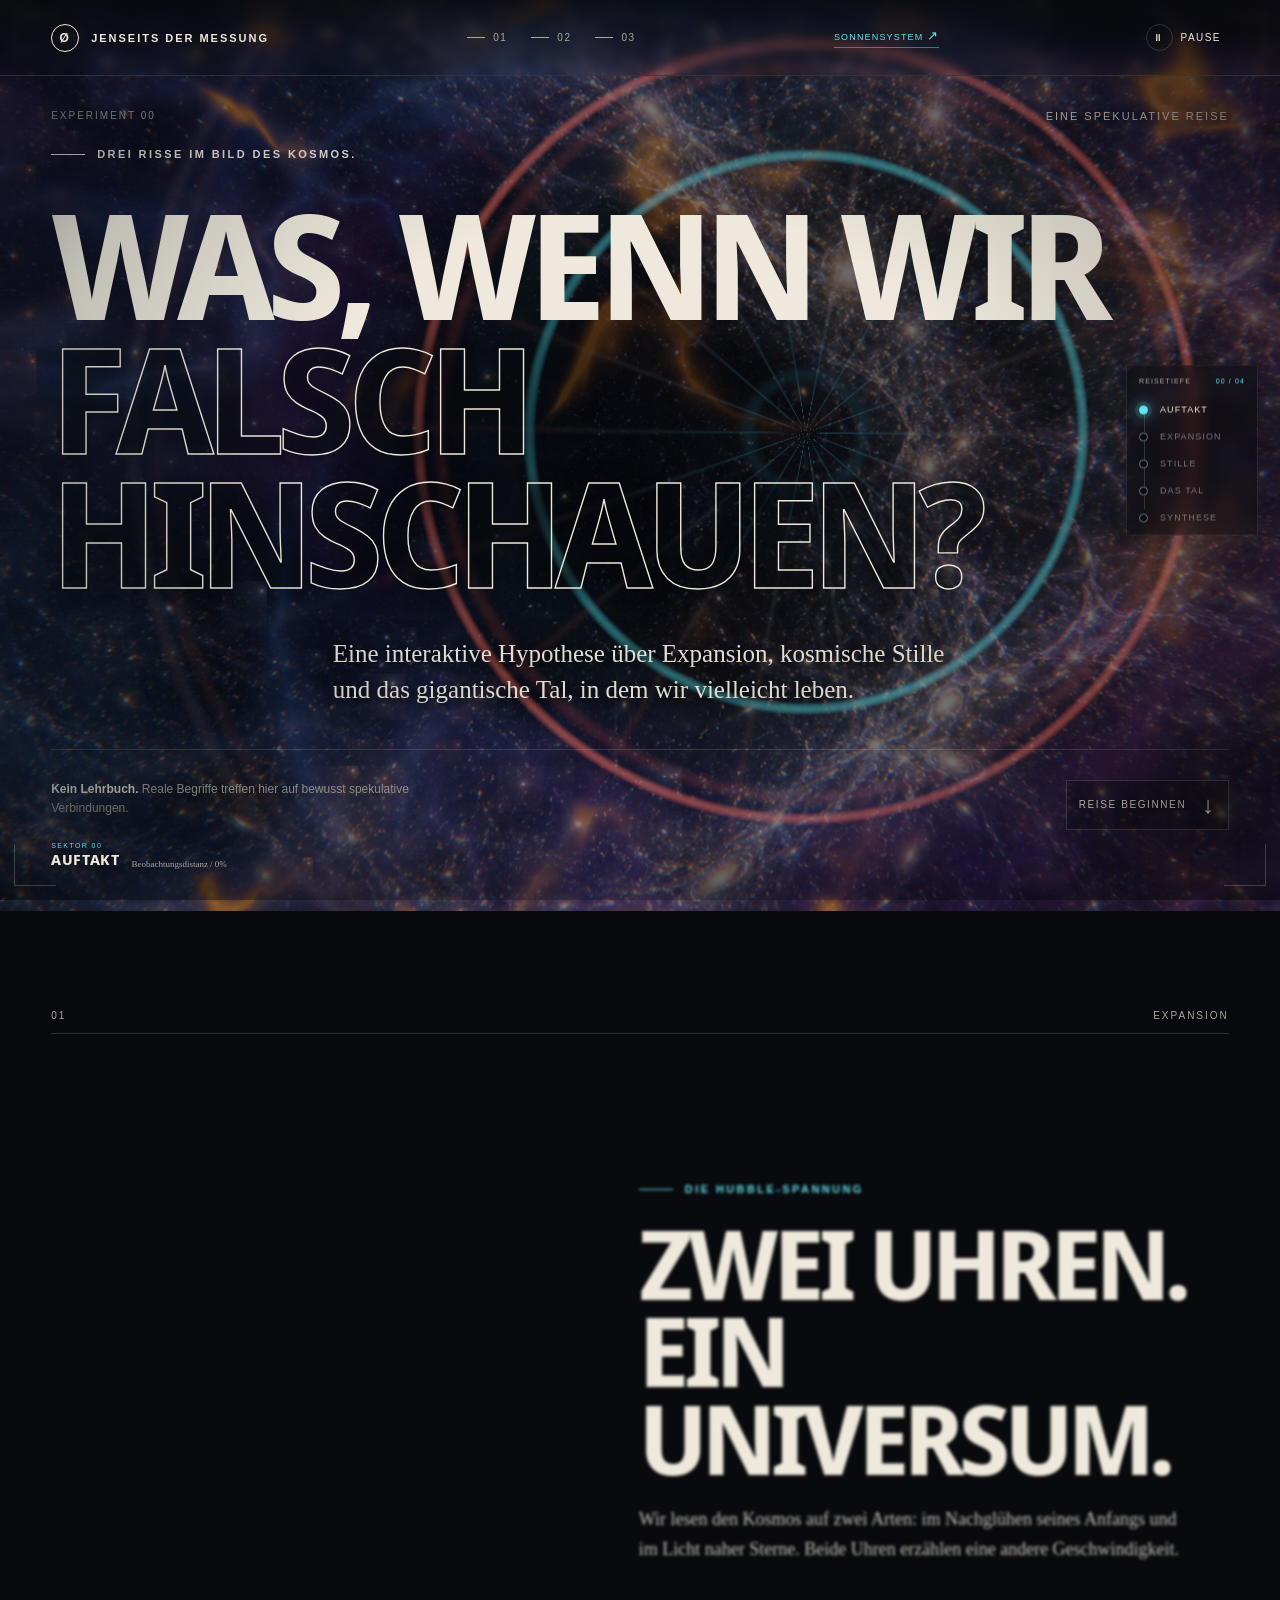
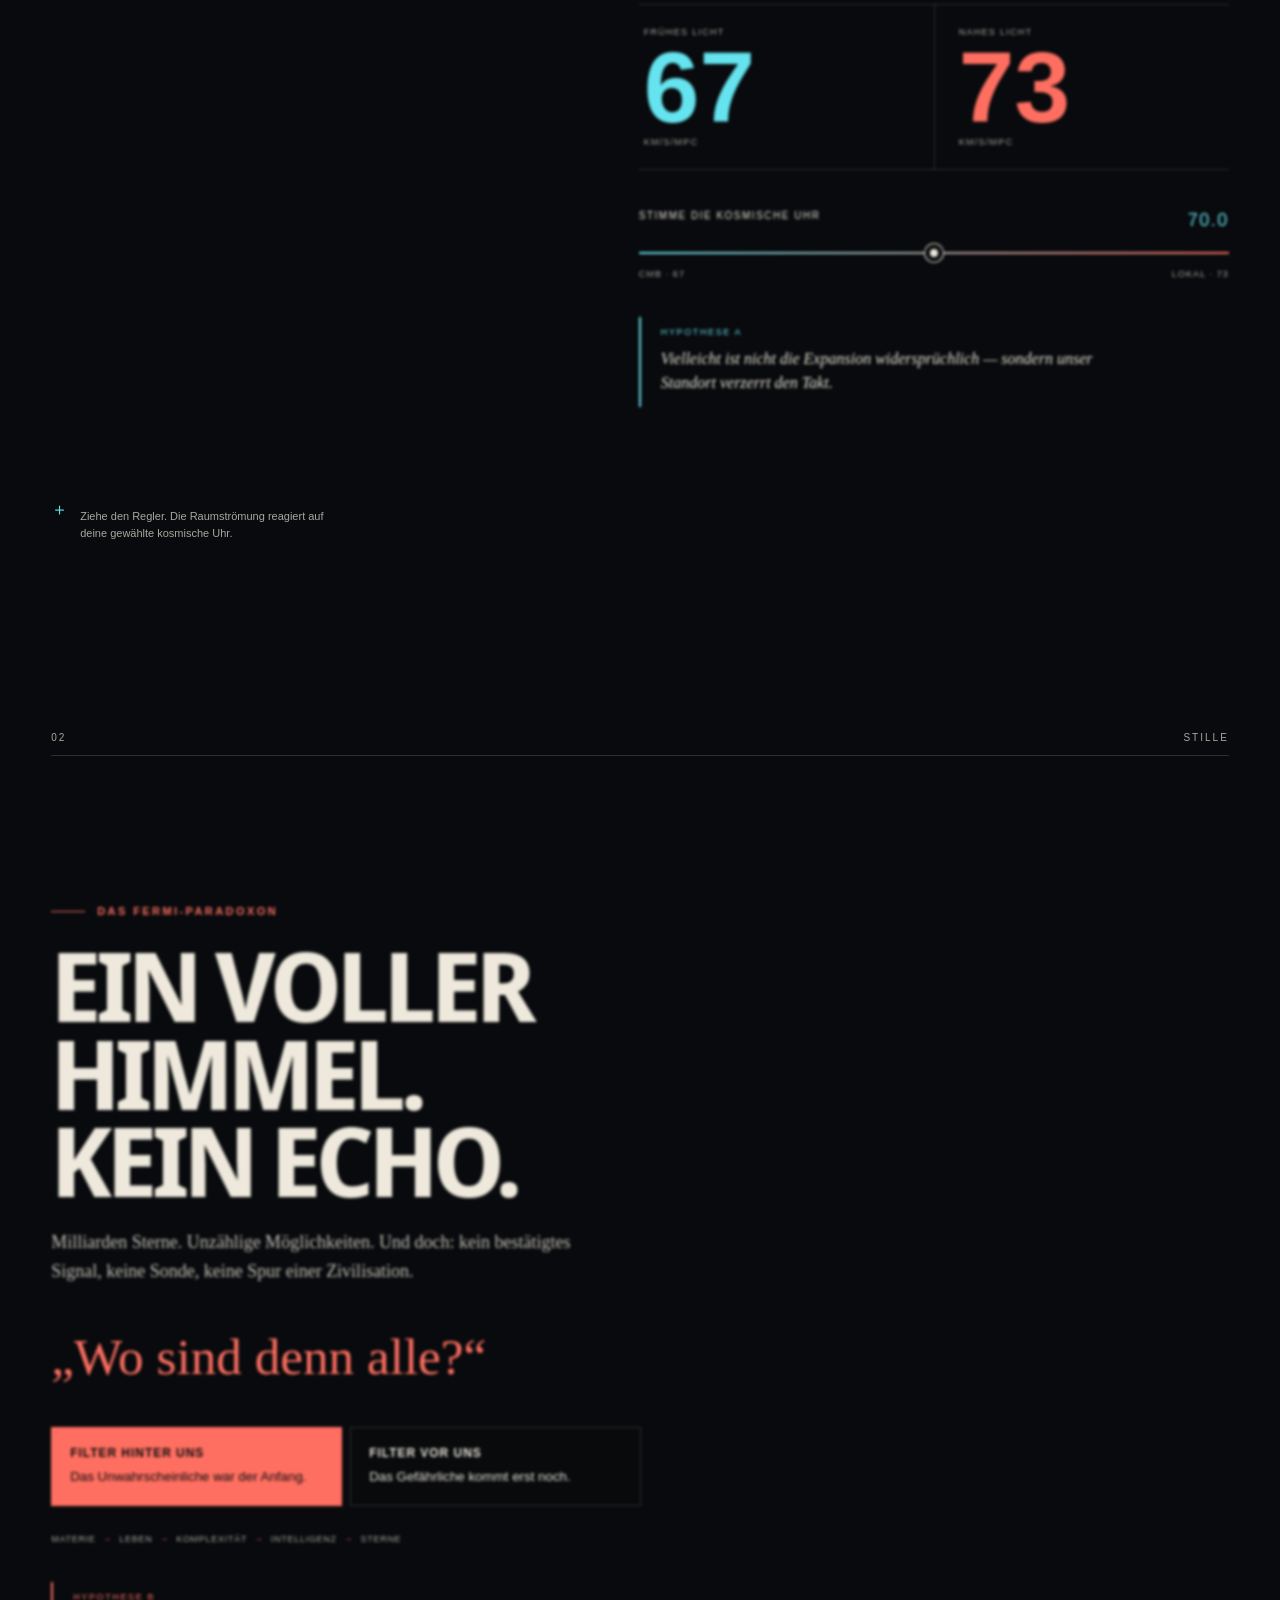
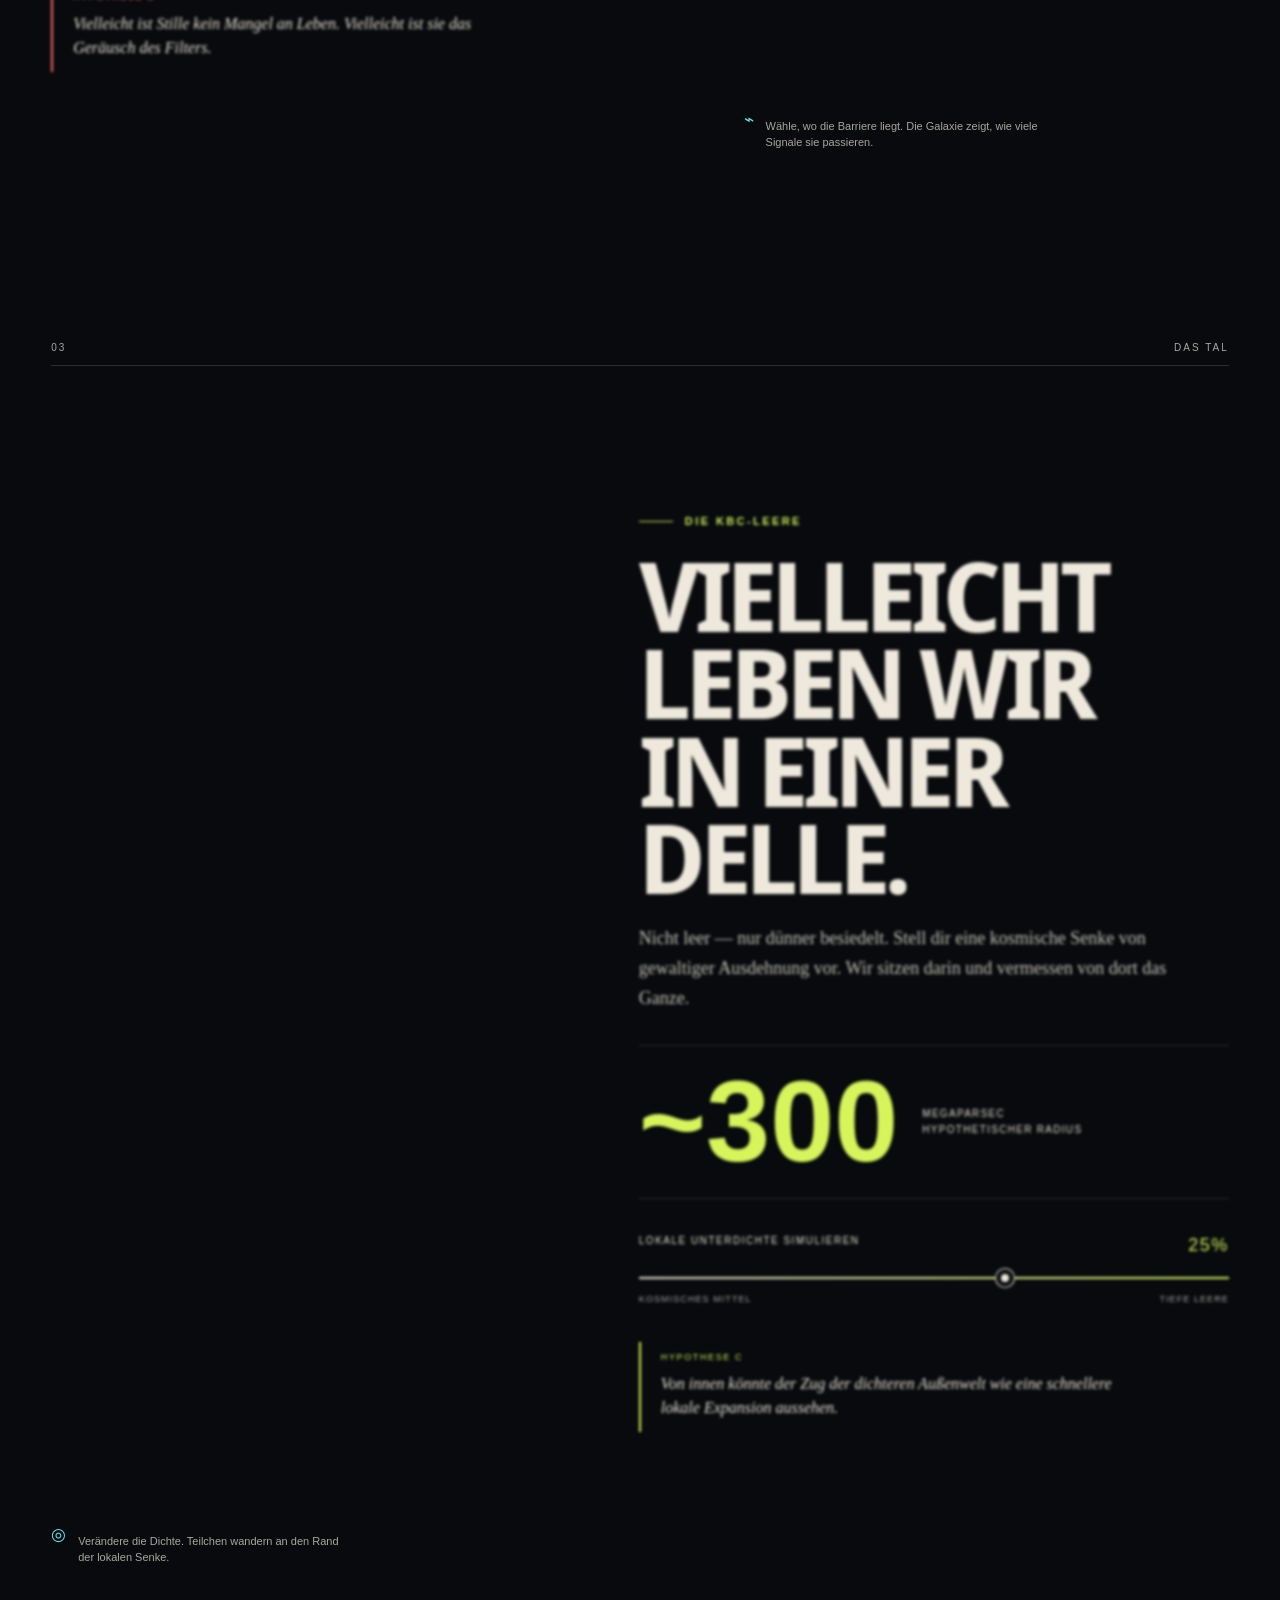
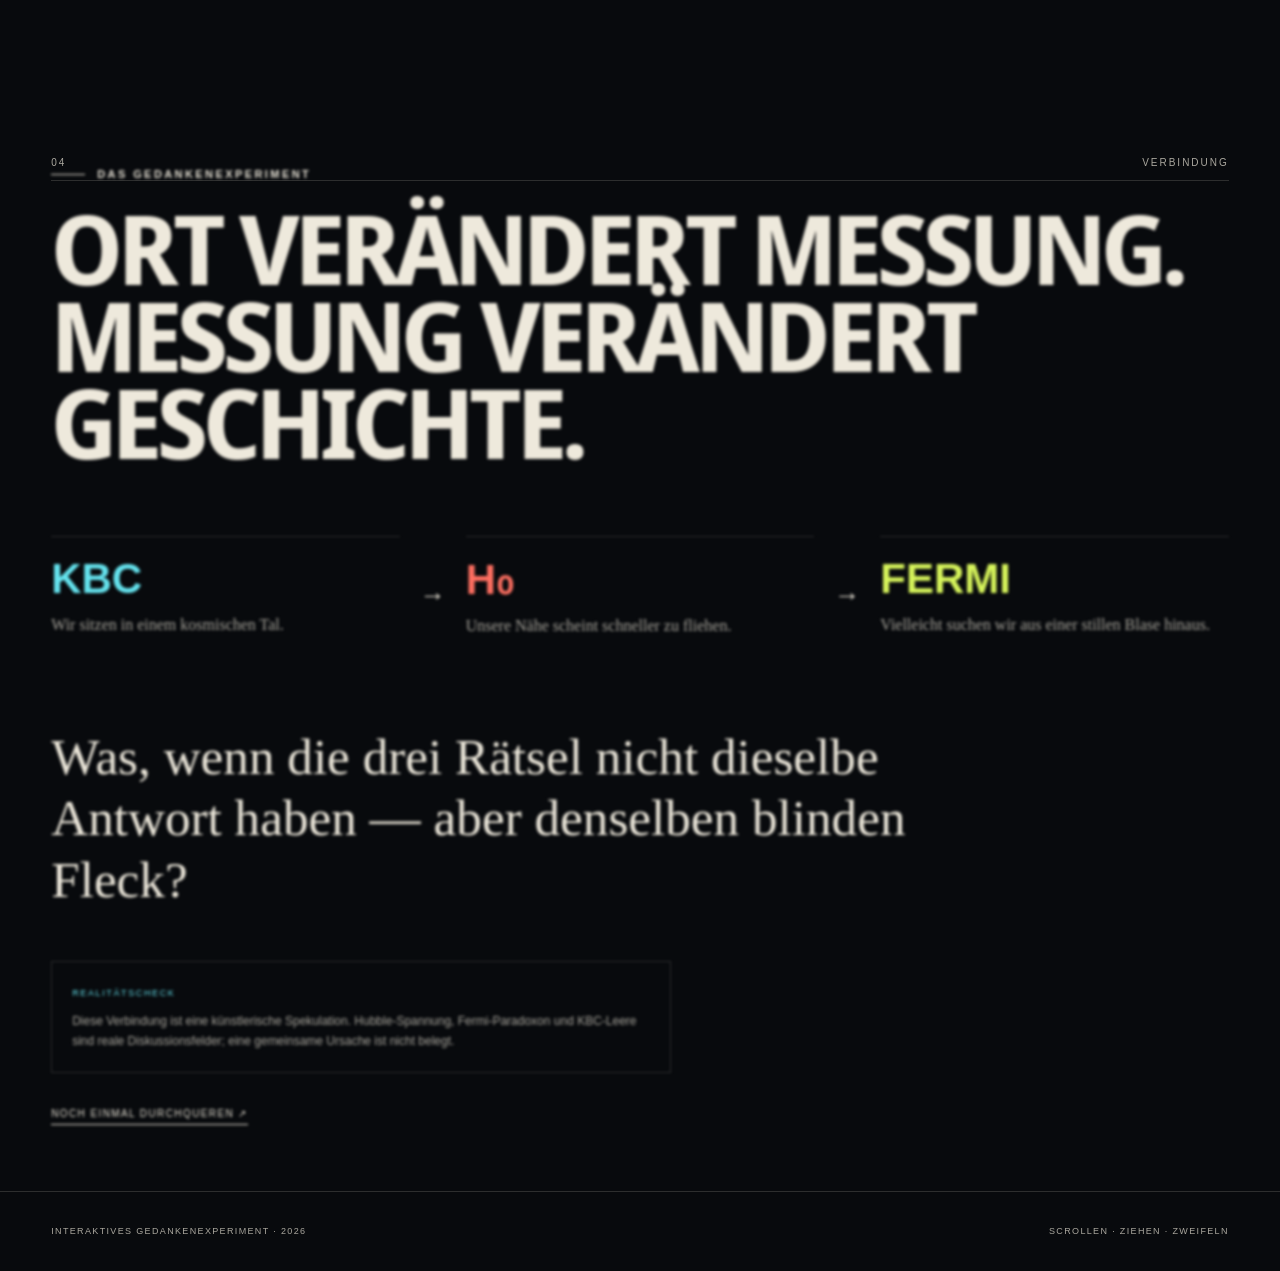
==== index.html @ 74f73053 "feat: continuous supercluster hierarchy from Local Group to cosmic web Die Milchstraße wird beim Her" ====
<!doctype html>
<html lang="de">
<head>
  <meta charset="utf-8">
  <meta name="viewport" content="width=device-width,initial-scale=1">
  <meta name="theme-color" content="#080a0d">
  <meta name="description" content="Ein spekulatives WebGL-Gedankenexperiment über Hubble-Spannung, Fermi-Paradoxon und KBC-Leere.">
  <title>Jenseits der Messung — ein kosmisches Gedankenexperiment</title>
  <link rel="icon" href="favicon.svg" type="image/svg+xml">
  <link rel="stylesheet" href="styles.css?v=20260812-2">
</head>
<body>
  <canvas id="cosmos" aria-hidden="true"></canvas>
  <div class="noise" aria-hidden="true"></div>
  <div id="webglFallback" class="fallback" hidden>WebGL ist nicht verfügbar. Die Geschichte bleibt lesbar.</div>

  <header class="topbar">
    <a class="brand" href="#start" aria-label="Zum Anfang">
      <span class="brand-mark">Ø</span><span>JENSEITS DER MESSUNG</span>
    </a>
    <nav class="chapter-nav" aria-label="Kapitel">
      <a href="#hubble" data-nav="1"><i></i>01</a>
      <a href="#fermi" data-nav="2"><i></i>02</a>
      <a href="#kbc" data-nav="3"><i></i>03</a>
    </nav>
    <a class="solar-link" href="solar-system.html?v=20260813-27">Sonnensystem <span>↗</span></a>
    <button id="motionToggle" class="motion-toggle" type="button" aria-pressed="false">
      <span class="motion-icon">Ⅱ</span><span class="motion-label">Pause</span>
    </button>
  </header>
  <div class="progress" aria-hidden="true"><span id="progressBar"></span></div>
  <div class="cinematic-frame" aria-hidden="true"></div>
  <aside class="journey-rail" aria-label="Kosmische Reise">
    <div class="journey-heading"><span>REISETIEFE</span><output id="sceneCounter">00 / 04</output></div>
    <div class="journey-track" aria-hidden="true"><i id="journeyFill"></i></div>
    <nav>
      <a href="#start" data-stage="0"><i></i><span>Auftakt</span></a>
      <a href="#hubble" data-stage="1"><i></i><span>Expansion</span></a>
      <a href="#fermi" data-stage="2"><i></i><span>Stille</span></a>
      <a href="#kbc" data-stage="3"><i></i><span>Das Tal</span></a>
      <a href="#synthesis" data-stage="4"><i></i><span>Synthese</span></a>
    </nav>
  </aside>
  <div class="scene-hud" aria-live="polite">
    <span id="sceneCode">SEKTOR 00</span><strong id="sceneTitle">AUFTAKT</strong><small id="sceneDepth">Beobachtungsdistanz · 0%</small>
  </div>
  <div id="navigationHint" class="navigation-hint" role="status">
    <span class="mouse-glyph" aria-hidden="true"><i></i></span>
    <p><strong>Durch den Kosmos reisen</strong><small>Scrollen oder Kapitel wählen</small></p>
    <button type="button" aria-label="Hinweis schließen">×</button>
  </div>

  <main>
    <section id="start" class="chapter hero" data-scene="0">
      <div class="eyebrow"><span>Experiment 00</span><span>Eine spekulative Reise</span></div>
      <div class="hero-copy">
        <p class="kicker">Drei Risse im Bild des Kosmos.</p>
        <h1>Was, wenn wir<br><em>falsch hinschauen?</em></h1>
        <p class="lead">Eine interaktive Hypothese über Expansion, kosmische Stille und das gigantische Tal, in dem wir vielleicht leben.</p>
      </div>
      <div class="hero-bottom">
        <p class="disclaimer"><strong>Kein Lehrbuch.</strong> Reale Begriffe treffen hier auf bewusst spekulative Verbindungen.</p>
        <a class="scroll-cue" href="#hubble"><span>Reise beginnen</span><b>↓</b></a>
      </div>
    </section>

    <section id="hubble" class="chapter story" data-scene="1">
      <div class="section-index"><span>01</span><span>EXPANSION</span></div>
      <article class="story-copy">
        <p class="kicker cyan">Die Hubble-Spannung</p>
        <h2>Zwei Uhren.<br>Ein Universum.</h2>
        <p>Wir lesen den Kosmos auf zwei Arten: im Nachglühen seines Anfangs und im Licht naher Sterne. Beide Uhren erzählen eine andere Geschwindigkeit.</p>
        <div class="measure-pair" aria-label="Vergleich der Hubble-Werte">
          <div><span>frühes Licht</span><strong>67</strong><small>km/s/Mpc</small></div>
          <div><span>nahes Licht</span><strong>73</strong><small>km/s/Mpc</small></div>
        </div>
        <div class="control-block">
          <label for="hubbleRange"><span>Stimme die kosmische Uhr</span><output id="hubbleOutput">70.0</output></label>
          <input id="hubbleRange" type="range" min="67" max="73" value="70" step="0.1">
          <div class="range-labels"><span>CMB · 67</span><span>lokal · 73</span></div>
        </div>
        <aside class="thought"><span>HYPOTHESE A</span><p>Vielleicht ist nicht die Expansion widersprüchlich — sondern unser Standort verzerrt den Takt.</p></aside>
      </article>
      <div class="scene-caption"><span class="crosshair">＋</span><p>Ziehe den Regler. Die Raumströmung reagiert auf deine gewählte kosmische Uhr.</p></div>
    </section>

    <section id="fermi" class="chapter story reverse" data-scene="2">
      <div class="section-index"><span>02</span><span>STILLE</span></div>
      <article class="story-copy">
        <p class="kicker coral">Das Fermi-Paradoxon</p>
        <h2>Ein voller Himmel.<br>Kein Echo.</h2>
        <p>Milliarden Sterne. Unzählige Möglichkeiten. Und doch: kein bestätigtes Signal, keine Sonde, keine Spur einer Zivilisation.</p>
        <blockquote>„Wo sind denn alle?“</blockquote>
        <div class="filter-picker" role="group" aria-label="Position des Great Filters">
          <button type="button" class="active" data-filter="past"><span>Filter hinter uns</span><small>Das Unwahrscheinliche war der Anfang.</small></button>
          <button type="button" data-filter="future"><span>Filter vor uns</span><small>Das Gefährliche kommt erst noch.</small></button>
        </div>
        <div class="evolution" aria-label="Stufen möglicher Entwicklung">
          <span>Materie</span><i>→</i><span>Leben</span><i>→</i><span>Komplexität</span><i>→</i><span>Intelligenz</span><i>→</i><span>Sterne</span>
        </div>
        <aside class="thought"><span>HYPOTHESE B</span><p>Vielleicht ist Stille kein Mangel an Leben. Vielleicht ist sie das Geräusch des Filters.</p></aside>
      </article>
      <div class="scene-caption"><span class="crosshair">⌁</span><p>Wähle, wo die Barriere liegt. Die Galaxie zeigt, wie viele Signale sie passieren.</p></div>
    </section>

    <section id="kbc" class="chapter story" data-scene="3">
      <div class="section-index"><span>03</span><span>DAS TAL</span></div>
      <article class="story-copy">
        <p class="kicker acid">Die KBC-Leere</p>
        <h2>Vielleicht leben wir<br>in einer Delle.</h2>
        <p>Nicht leer — nur dünner besiedelt. Stell dir eine kosmische Senke von gewaltiger Ausdehnung vor. Wir sitzen darin und vermessen von dort das Ganze.</p>
        <div class="void-stat"><strong>~300</strong><span>Megaparsec<br>hypothetischer Radius</span></div>
        <div class="control-block acid-control">
          <label for="densityRange"><span>Lokale Unterdichte simulieren</span><output id="densityOutput">25%</output></label>
          <input id="densityRange" type="range" min="0" max="40" value="25" step="1">
          <div class="range-labels"><span>kosmisches Mittel</span><span>tiefe Leere</span></div>
        </div>
        <aside class="thought"><span>HYPOTHESE C</span><p>Von innen könnte der Zug der dichteren Außenwelt wie eine schnellere lokale Expansion aussehen.</p></aside>
      </article>
      <div class="scene-caption"><span class="crosshair">◎</span><p>Verändere die Dichte. Teilchen wandern an den Rand der lokalen Senke.</p></div>
    </section>

    <section id="synthesis" class="chapter finale" data-scene="4">
      <div class="section-index"><span>04</span><span>VERBINDUNG</span></div>
      <div class="finale-copy">
        <p class="kicker">Das Gedankenexperiment</p>
        <h2>Ort verändert Messung.<br>Messung verändert Geschichte.</h2>
        <div class="conjecture" aria-label="Spekulative Verbindung">
          <div><b>KBC</b><span>Wir sitzen in einem kosmischen Tal.</span></div><i>→</i>
          <div><b>H₀</b><span>Unsere Nähe scheint schneller zu fliehen.</span></div><i>→</i>
          <div><b>FERMI</b><span>Vielleicht suchen wir aus einer stillen Blase hinaus.</span></div>
        </div>
        <p class="big-question">Was, wenn die drei Rätsel nicht dieselbe Antwort haben — aber denselben blinden Fleck?</p>
        <div class="reality-check">
          <span>REALITÄTSCHECK</span>
          <p>Diese Verbindung ist eine künstlerische Spekulation. Hubble-Spannung, Fermi-Paradoxon und KBC-Leere sind reale Diskussionsfelder; eine gemeinsame Ursache ist nicht belegt.</p>
        </div>
        <a class="restart" href="#start">Noch einmal durchqueren ↗</a>
      </div>
    </section>
  </main>

  <footer><span>Interaktives Gedankenexperiment · 2026</span><span>Scrollen · Ziehen · Zweifeln</span></footer>
  <script src="app.js?v=20260812-2"></script>
</body>
</html>
---- styles.css ----
@font-face{font-family:"Cosmic Display";src:url("assets/cosmic-display-bold.ttf") format("truetype");font-weight:700;font-style:normal;font-display:swap}
:root{--ink:#080a0d;--paper:#eee9dc;--muted:#aaa79e;--cyan:#65e4ef;--coral:#ff6f61;--acid:#d7f55b;--line:rgba(238,233,220,.16);--pad:clamp(22px,4vw,64px)}
*{box-sizing:border-box}html{scroll-behavior:smooth;background:var(--ink)}body{margin:0;color:var(--paper);background:var(--ink);font-family:"Arial Narrow","Helvetica Neue",Arial,sans-serif;overflow-x:hidden}a{color:inherit}button,input{font:inherit}button{color:inherit}
#cosmos{position:fixed;inset:0;width:100%;height:100%;z-index:0;background:radial-gradient(circle at 70% 40%,#17212b 0,#080a0d 56%)}.noise{position:fixed;inset:0;z-index:1;pointer-events:none;opacity:.18;background-image:url("data:image/svg+xml,%3Csvg viewBox='0 0 180 180' xmlns='http://www.w3.org/2000/svg'%3E%3Cfilter id='n'%3E%3CfeTurbulence type='fractalNoise' baseFrequency='.9' numOctaves='2' stitchTiles='stitch'/%3E%3C/filter%3E%3Crect width='100%25' height='100%25' filter='url(%23n)' opacity='.14'/%3E%3C/svg%3E")}.fallback{position:fixed;bottom:1rem;left:1rem;z-index:20;padding:.7rem 1rem;background:#221f1b;border:1px solid var(--line);font-size:.75rem}
.topbar{position:fixed;z-index:20;top:0;left:0;right:0;height:76px;padding:0 var(--pad);display:flex;align-items:center;justify-content:space-between;border-bottom:1px solid var(--line);background:linear-gradient(#080a0dcc,#080a0d00);backdrop-filter:blur(5px)}.brand{display:flex;align-items:center;gap:12px;text-decoration:none;font-size:11px;letter-spacing:.18em;font-weight:700}.brand-mark{width:28px;height:28px;border:1px solid var(--paper);border-radius:50%;display:grid;place-items:center;font-size:12px}.chapter-nav{display:flex;gap:24px}.chapter-nav a{display:flex;align-items:center;gap:8px;font-size:10px;letter-spacing:.15em;text-decoration:none;color:var(--muted)}.chapter-nav i{width:18px;height:1px;background:currentColor;transition:width .3s,color .3s}.chapter-nav a.active{color:var(--paper)}.chapter-nav a.active i{width:38px;background:var(--cyan)}.motion-toggle{border:0;background:none;display:flex;align-items:center;gap:8px;text-transform:uppercase;font-size:10px;letter-spacing:.14em;cursor:pointer}.solar-link{text-decoration:none;text-transform:uppercase;letter-spacing:.13em;font-size:9px;color:var(--cyan);border-bottom:1px solid rgba(101,228,239,.45);padding-bottom:4px}.solar-link span{font-size:13px}.motion-icon{display:grid;place-items:center;width:27px;height:27px;border:1px solid var(--line);border-radius:50%}.progress{position:fixed;z-index:30;left:0;right:0;top:0;height:2px;background:transparent}.progress span{display:block;width:0;height:100%;background:var(--cyan)}
main,footer{position:relative;z-index:2}.chapter{position:relative;min-height:120vh;padding:110px var(--pad) 70px;display:grid}.hero{min-height:100vh;align-content:space-between}.eyebrow,.section-index{display:flex;justify-content:space-between;max-width:100%;font-size:10px;letter-spacing:.2em;text-transform:uppercase;color:var(--muted)}.hero-copy{align-self:center;max-width:1100px}.kicker{text-transform:uppercase;letter-spacing:.22em;font-size:11px;font-weight:700}.kicker:before{content:"";display:inline-block;width:34px;height:1px;margin:0 12px 3px 0;background:currentColor}.cyan{color:var(--cyan)}.coral{color:var(--coral)}.acid{color:var(--acid)}h1,h2{font-family:"Cosmic Display","Noto Sans Display","Helvetica Neue",Arial,sans-serif;text-transform:uppercase;font-weight:700;letter-spacing:-.052em;line-height:.91;margin:.25em 0}h1{font-size:clamp(66px,11.5vw,176px);max-width:1200px}h1 em{font-style:normal;color:rgba(8,10,13,.28);-webkit-text-stroke:1.4px var(--paper);text-shadow:0 2px 20px rgba(8,10,13,.55)}h2{font-size:clamp(52px,7.5vw,112px)}.lead{font-family:Georgia,serif;font-size:clamp(17px,2vw,25px);line-height:1.45;max-width:650px;margin-left:min(22vw,300px);color:#e2ded3;text-shadow:0 2px 12px #080a0d,0 0 32px #080a0d}.hero-bottom{display:flex;align-items:end;justify-content:space-between;border-top:1px solid var(--line);padding-top:18px}.disclaimer{max-width:410px;color:var(--muted);font-size:12px;line-height:1.6}.disclaimer strong{color:var(--paper)}.scroll-cue{text-decoration:none;text-transform:uppercase;letter-spacing:.16em;font-size:10px;display:flex;gap:16px;align-items:center}.scroll-cue b{font-size:24px;animation:bob 1.8s infinite}
.story{grid-template-columns:minmax(0,1fr) minmax(340px,590px);column-gap:8vw;align-items:center}.story.reverse{grid-template-columns:minmax(340px,590px) minmax(0,1fr)}.story.reverse .story-copy{grid-column:1}.story.reverse .scene-caption{grid-column:2;grid-row:1}.section-index{position:absolute;top:110px;left:var(--pad);right:var(--pad);padding-bottom:12px;border-bottom:1px solid var(--line)}.story-copy{grid-column:2;padding:18vh 0 10vh}.story-copy>p:not(.kicker){max-width:560px;font-family:Georgia,serif;font-size:18px;line-height:1.65;color:#c8c4ba}.scene-caption{align-self:end;max-width:300px;display:flex;gap:12px;font-size:11px;line-height:1.5;color:var(--muted)}.crosshair{color:var(--cyan);font-size:17px}.measure-pair{display:grid;grid-template-columns:1fr 1fr;border-top:1px solid var(--line);border-bottom:1px solid var(--line);margin:40px 0}.measure-pair>div{padding:22px 5px}.measure-pair>div+div{border-left:1px solid var(--line);padding-left:24px}.measure-pair span,.measure-pair small{display:block;text-transform:uppercase;font-size:9px;letter-spacing:.14em;color:var(--muted)}.measure-pair strong{display:block;font-size:clamp(64px,8vw,100px);line-height:1;color:var(--cyan)}.measure-pair div+div strong{color:var(--coral)}
.control-block{margin:36px 0}.control-block label{display:flex;justify-content:space-between;text-transform:uppercase;font-size:10px;letter-spacing:.15em}.control-block output{font-size:18px;color:var(--cyan)}input[type=range]{width:100%;height:24px;margin:10px 0 0;appearance:none;background:transparent;cursor:pointer}input[type=range]::-webkit-slider-runnable-track{height:2px;background:linear-gradient(90deg,var(--cyan),var(--coral))}input[type=range]::-webkit-slider-thumb{appearance:none;width:18px;height:18px;border-radius:50%;margin-top:-8px;background:var(--paper);border:5px solid var(--ink);box-shadow:0 0 0 1px var(--paper)}input[type=range]::-moz-range-track{height:2px;background:var(--cyan)}input[type=range]::-moz-range-thumb{width:10px;height:10px;border-radius:50%;background:var(--paper);border:4px solid var(--ink)}.range-labels{display:flex;justify-content:space-between;font-size:9px;text-transform:uppercase;letter-spacing:.12em;color:var(--muted)}.thought{border-left:2px solid var(--cyan);padding:4px 0 4px 20px;margin-top:38px}.thought span,.reality-check span{font-size:9px;letter-spacing:.18em;color:var(--cyan)}.thought p{font-family:Georgia,serif;font-style:italic;line-height:1.5;margin:8px 0;max-width:460px}
blockquote{font-family:Georgia,serif;font-size:clamp(28px,4vw,52px);line-height:1.1;margin:42px 0;color:var(--coral)}.filter-picker{display:grid;grid-template-columns:1fr 1fr;gap:8px}.filter-picker button{text-align:left;border:1px solid var(--line);background:rgba(8,10,13,.5);padding:18px;cursor:pointer;transition:.25s}.filter-picker button:hover,.filter-picker button:focus-visible{border-color:var(--coral);transform:translateY(-2px)}.filter-picker button.active{background:var(--coral);color:var(--ink);border-color:var(--coral)}.filter-picker span,.filter-picker small{display:block}.filter-picker span{font-weight:700;font-size:12px;text-transform:uppercase;letter-spacing:.08em}.filter-picker small{line-height:1.4;margin-top:8px}.evolution{display:flex;align-items:center;gap:7px;flex-wrap:wrap;margin:28px 0;color:var(--muted);font-size:9px;text-transform:uppercase;letter-spacing:.08em}.evolution i{font-style:normal;color:var(--coral)}.reverse .thought{border-color:var(--coral)}.reverse .thought span{color:var(--coral)}
.void-stat{display:flex;align-items:center;gap:24px;margin:32px 0;border-block:1px solid var(--line);padding:18px 0}.void-stat strong{font-size:clamp(70px,9vw,120px);line-height:1;color:var(--acid)}.void-stat span{text-transform:uppercase;font-size:10px;line-height:1.6;letter-spacing:.13em}.acid-control output{color:var(--acid)}.acid-control input::-webkit-slider-runnable-track{background:linear-gradient(90deg,var(--paper),var(--acid))}#kbc .thought{border-color:var(--acid)}#kbc .thought span{color:var(--acid)}
.finale{min-height:115vh;align-items:center}.finale-copy{max-width:1180px;margin:auto;width:100%}.conjecture{display:grid;grid-template-columns:1fr auto 1fr auto 1fr;gap:20px;align-items:center;margin:70px 0}.conjecture>div{border-top:1px solid var(--line);padding-top:18px;min-height:120px}.conjecture b{display:block;font-size:42px;color:var(--cyan)}.conjecture div:nth-child(3) b{color:var(--coral)}.conjecture div:nth-child(5) b{color:var(--acid)}.conjecture span{display:block;color:var(--muted);font-family:Georgia,serif;line-height:1.5;margin-top:10px}.conjecture>i{font-style:normal;font-size:26px}.big-question{font-family:Georgia,serif;font-size:clamp(24px,4vw,54px);line-height:1.2;max-width:900px}.reality-check{max-width:620px;border:1px solid var(--line);padding:20px;margin:50px 0 30px}.reality-check p{font-size:12px;color:var(--muted);line-height:1.65;margin-bottom:0}.restart{text-transform:uppercase;text-decoration:none;letter-spacing:.14em;font-size:10px;border-bottom:1px solid var(--paper);padding-bottom:5px}footer{min-height:80px;padding:0 var(--pad);border-top:1px solid var(--line);display:flex;align-items:center;justify-content:space-between;color:var(--muted);font-size:9px;text-transform:uppercase;letter-spacing:.15em}
button:focus-visible,a:focus-visible,input:focus-visible{outline:2px solid var(--acid);outline-offset:5px}@keyframes bob{50%{transform:translateY(7px)}}
@media(max-width:800px){.topbar{height:62px}.brand span:last-child,.motion-label{display:none}.solar-link{font-size:0}.solar-link span{font-size:17px}.chapter-nav{gap:14px}.chapter-nav i{width:8px}.chapter-nav a.active i{width:18px}.chapter{padding-top:90px}.story,.story.reverse{grid-template-columns:1fr;display:block}.story-copy,.story.reverse .story-copy{padding:18vh 0 26vh;max-width:600px}.scene-caption{display:none}.section-index{top:88px}.lead{margin:26px 0 0}.hero-bottom{align-items:center}.measure-pair strong{font-size:68px}.conjecture{grid-template-columns:1fr;gap:4px}.conjecture>div{min-height:auto}.conjecture>i{transform:rotate(90deg);justify-self:center}.finale{padding-bottom:120px}}
@media(max-width:480px){h1{font-size:clamp(43px,14vw,54px);line-height:.92;overflow-wrap:anywhere}.hero-copy{width:100%;min-width:0}.hero-copy .lead{max-width:92%;font-size:16px}.eyebrow span:last-child{display:none}.hero{min-height:100svh}.hero-bottom{display:block}.scroll-cue{margin-top:20px}.measure-pair{grid-template-columns:1fr}.measure-pair>div+div{border-left:0;border-top:1px solid var(--line);padding-left:5px}.filter-picker{grid-template-columns:1fr}.void-stat{align-items:flex-start;flex-direction:column;gap:5px}footer{align-items:flex-start;flex-direction:column;justify-content:center;gap:8px}}
@media(prefers-reduced-motion:reduce){html{scroll-behavior:auto}.scroll-cue b{animation:none}*{transition-duration:.01ms!important}}

/* Independent cinematic journey HUD */
body::before{content:"";position:fixed;z-index:4;inset:0;pointer-events:none;background:radial-gradient(ellipse at center,transparent 38%,rgba(2,3,8,.18) 68%,rgba(2,3,8,.78) 115%),linear-gradient(90deg,rgba(76,216,229,.025),transparent 24%,transparent 76%,rgba(255,105,78,.025))}
#cosmos{transform:scale(1.025) translate(calc(var(--pointer-x,0)*-5px),calc(var(--pointer-y,0)*-5px));transition:transform .8s cubic-bezier(.2,.7,.2,1);will-change:transform}.noise{z-index:5;opacity:.115;mix-blend-mode:soft-light;animation:grain-shift .22s steps(2) infinite}
.cinematic-frame{position:fixed;z-index:18;inset:14px;pointer-events:none;background:linear-gradient(var(--paper),var(--paper)) left top/42px 1px no-repeat,linear-gradient(var(--paper),var(--paper)) left top/1px 42px no-repeat,linear-gradient(var(--paper),var(--paper)) right top/42px 1px no-repeat,linear-gradient(var(--paper),var(--paper)) right top/1px 42px no-repeat,linear-gradient(var(--paper),var(--paper)) left bottom/42px 1px no-repeat,linear-gradient(var(--paper),var(--paper)) left bottom/1px 42px no-repeat,linear-gradient(var(--paper),var(--paper)) right bottom/42px 1px no-repeat,linear-gradient(var(--paper),var(--paper)) right bottom/1px 42px no-repeat;opacity:.22}
.journey-rail{position:fixed;z-index:19;right:22px;top:50%;width:132px;transform:translateY(-50%);padding:12px;background:rgba(4,6,11,.36);border:1px solid rgba(238,233,220,.1);backdrop-filter:blur(9px)}.journey-heading{display:flex;justify-content:space-between;color:var(--muted);font-size:7px;letter-spacing:.16em}.journey-heading output{color:var(--cyan)}.journey-track{position:absolute;left:17px;top:47px;bottom:25px;width:1px;background:var(--line)}.journey-track i{position:absolute;inset:0 0 auto;height:var(--journey,0%);background:linear-gradient(var(--cyan),var(--coral),var(--acid));box-shadow:0 0 12px var(--cyan);transition:height .55s cubic-bezier(.2,.7,.2,1)}
.journey-rail nav{display:grid;gap:17px;margin-top:20px}.journey-rail a{position:relative;display:flex;align-items:center;gap:12px;text-decoration:none;color:#747981;font-size:8px;letter-spacing:.12em;text-transform:uppercase;transition:.35s}.journey-rail a i{position:relative;z-index:1;width:9px;height:9px;flex:0 0 9px;border:1px solid currentColor;border-radius:50%;background:#070a0f;transition:.35s}.journey-rail a.active,.journey-rail a:hover{color:var(--paper)}.journey-rail a.active i{border-color:var(--cyan);background:var(--cyan);box-shadow:0 0 0 4px rgba(101,228,239,.12),0 0 15px var(--cyan)}
.scene-hud{position:fixed;z-index:17;left:var(--pad);bottom:31px;display:grid;grid-template-columns:auto auto;column-gap:12px;pointer-events:none;text-shadow:0 2px 15px #000}.scene-hud span{color:var(--cyan);font-size:7px;letter-spacing:.2em}.scene-hud strong{grid-row:2;font-family:"Cosmic Display";font-size:15px;letter-spacing:.04em}.scene-hud small{grid-column:2;grid-row:2;align-self:end;color:var(--muted);font:9px Georgia,serif}
.navigation-hint{position:fixed;z-index:25;left:50%;bottom:28px;transform:translate(-50%,0);display:flex;align-items:center;gap:12px;padding:10px 12px;border:1px solid rgba(238,233,220,.18);background:rgba(4,6,11,.78);backdrop-filter:blur(14px);transition:opacity .5s,transform .5s}.navigation-hint.dismissed{opacity:0;transform:translate(-50%,18px);pointer-events:none}.navigation-hint p{margin:0}.navigation-hint strong,.navigation-hint small{display:block}.navigation-hint strong{font-size:8px;letter-spacing:.14em;text-transform:uppercase}.navigation-hint small{margin-top:3px;color:var(--muted);font:9px Georgia,serif}.navigation-hint button{border:0;background:none;color:var(--muted);cursor:pointer}.mouse-glyph{position:relative;width:18px;height:27px;border:1px solid var(--paper);border-radius:10px}.mouse-glyph i{position:absolute;left:8px;top:5px;width:1px;height:6px;background:var(--cyan);animation:mouse-wheel 1.45s ease-in-out infinite}
.chapter .hero-copy,.chapter .story-copy,.chapter .finale-copy{opacity:.28;filter:blur(1.4px);transform:translateY(42px) scale(.985);transition:opacity .85s,filter .85s,transform 1s cubic-bezier(.16,.72,.2,1)}.chapter.is-current .hero-copy,.chapter.is-current .story-copy,.chapter.is-current .finale-copy{opacity:1;filter:none;transform:none}.chapter.is-current .section-index{color:var(--paper)}
@keyframes grain-shift{0%{transform:translate(0)}25%{transform:translate(-.7%,.5%)}50%{transform:translate(.5%,-.7%)}75%{transform:translate(.8%,.6%)}}@keyframes mouse-wheel{0%,100%{opacity:.2;transform:translateY(0)}45%{opacity:1}75%{opacity:0;transform:translateY(7px)}}
@media(max-width:1050px){.journey-rail{width:43px}.journey-heading span,.journey-rail a span{display:none}.journey-heading{justify-content:center}.journey-track{left:16px}}
@media(max-width:800px){.cinematic-frame{inset:7px}.journey-rail{top:auto;right:50%;bottom:12px;width:min(310px,72vw);transform:translateX(50%);padding:8px 12px}.journey-heading{display:none}.journey-track{left:27px;right:27px;top:13px;bottom:auto;width:auto;height:1px}.journey-track i{width:var(--journey,0%);height:1px;transition:width .55s}.journey-rail nav{grid-template-columns:repeat(5,1fr);gap:0;margin:0}.journey-rail a{justify-content:center}.journey-rail a i{background:#070a0f}.scene-hud{left:18px;bottom:68px}.navigation-hint{bottom:68px}.chapter .hero-copy,.chapter .story-copy,.chapter .finale-copy{filter:none;transform:translateY(22px)}}
@media(max-width:520px){.scene-hud{display:none}.navigation-hint{left:14px;right:14px;transform:none;justify-content:center}.navigation-hint.dismissed{transform:translateY(15px)}.cinematic-frame{display:none}}
@media(prefers-reduced-motion:reduce){#cosmos,.chapter .hero-copy,.chapter .story-copy,.chapter .finale-copy,.journey-track i,.navigation-hint{transition:none}.noise,.mouse-glyph i{animation:none}}

/* Final legibility pass */
.eyebrow span:last-child{color:#c9c6bd;font-size:11px;text-shadow:0 2px 12px #000}.hero-copy{position:relative;isolation:isolate}.hero-copy::before{content:"";position:absolute;z-index:-1;inset:-12% -8%;background:radial-gradient(ellipse at 40% 50%,rgba(5,8,14,.52),transparent 68%);filter:blur(18px);pointer-events:none}.journey-rail a{font-size:9px}.scroll-cue{padding:10px 12px;border:1px solid rgba(238,233,220,.22);background:rgba(5,7,12,.3);transition:border-color .3s,background .3s,box-shadow .3s}.scroll-cue:hover{border-color:var(--cyan);background:rgba(101,228,239,.07);box-shadow:0 0 24px rgba(101,228,239,.09)}.motion-toggle{min-height:40px;padding:5px 8px}.motion-toggle:hover .motion-icon{border-color:var(--cyan);box-shadow:0 0 14px rgba(101,228,239,.16)}
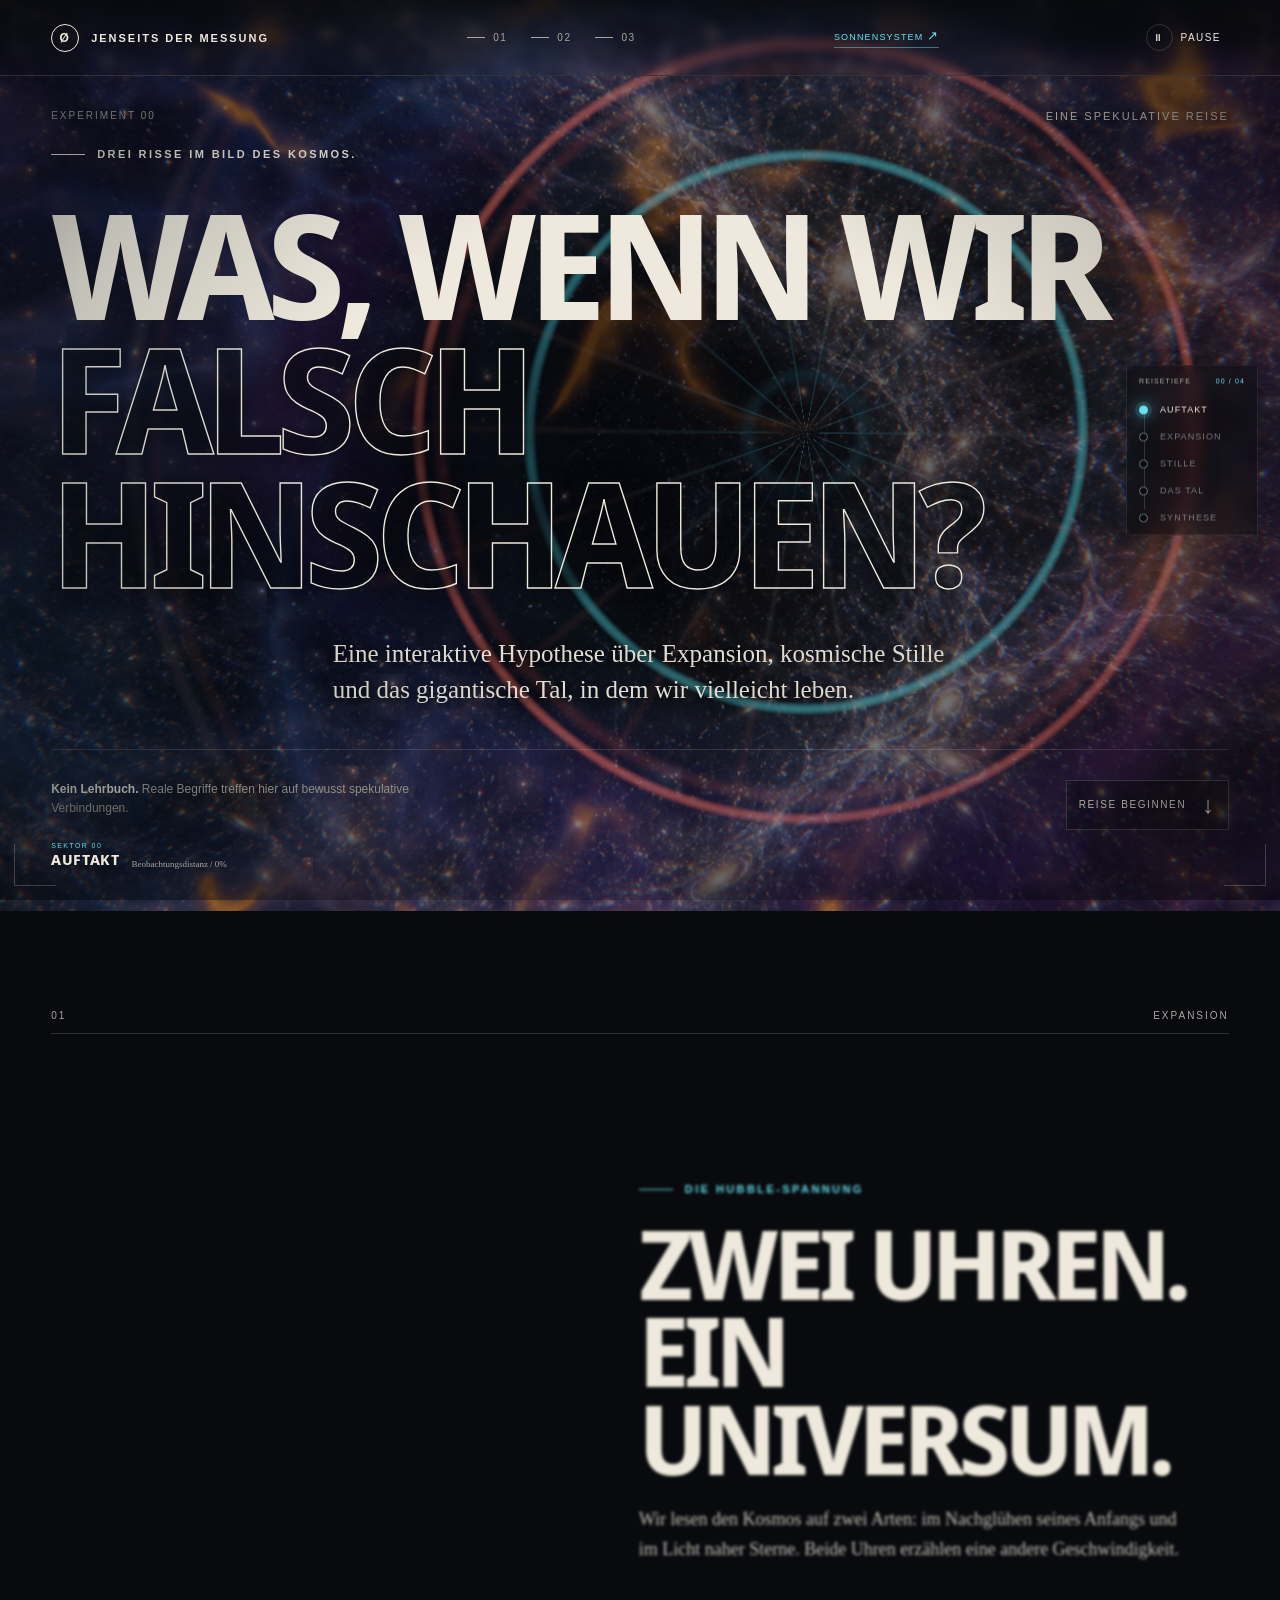
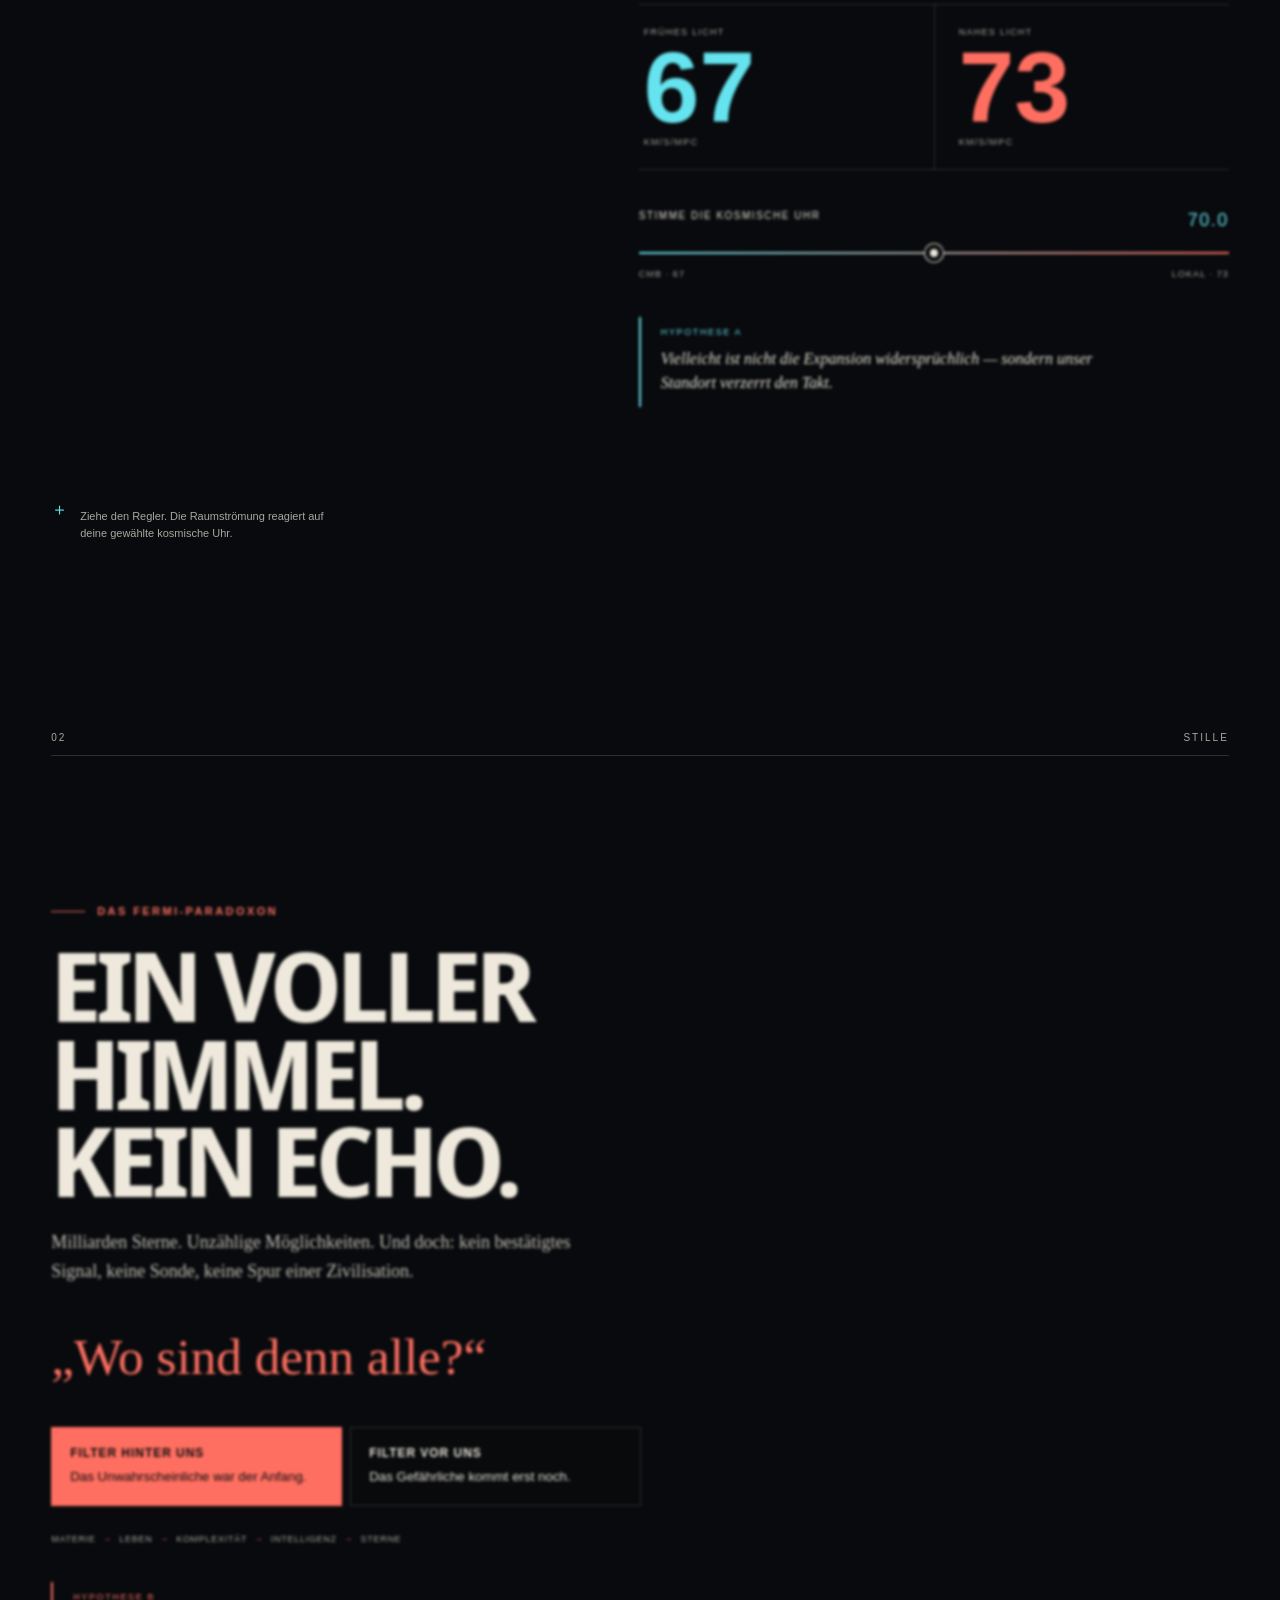
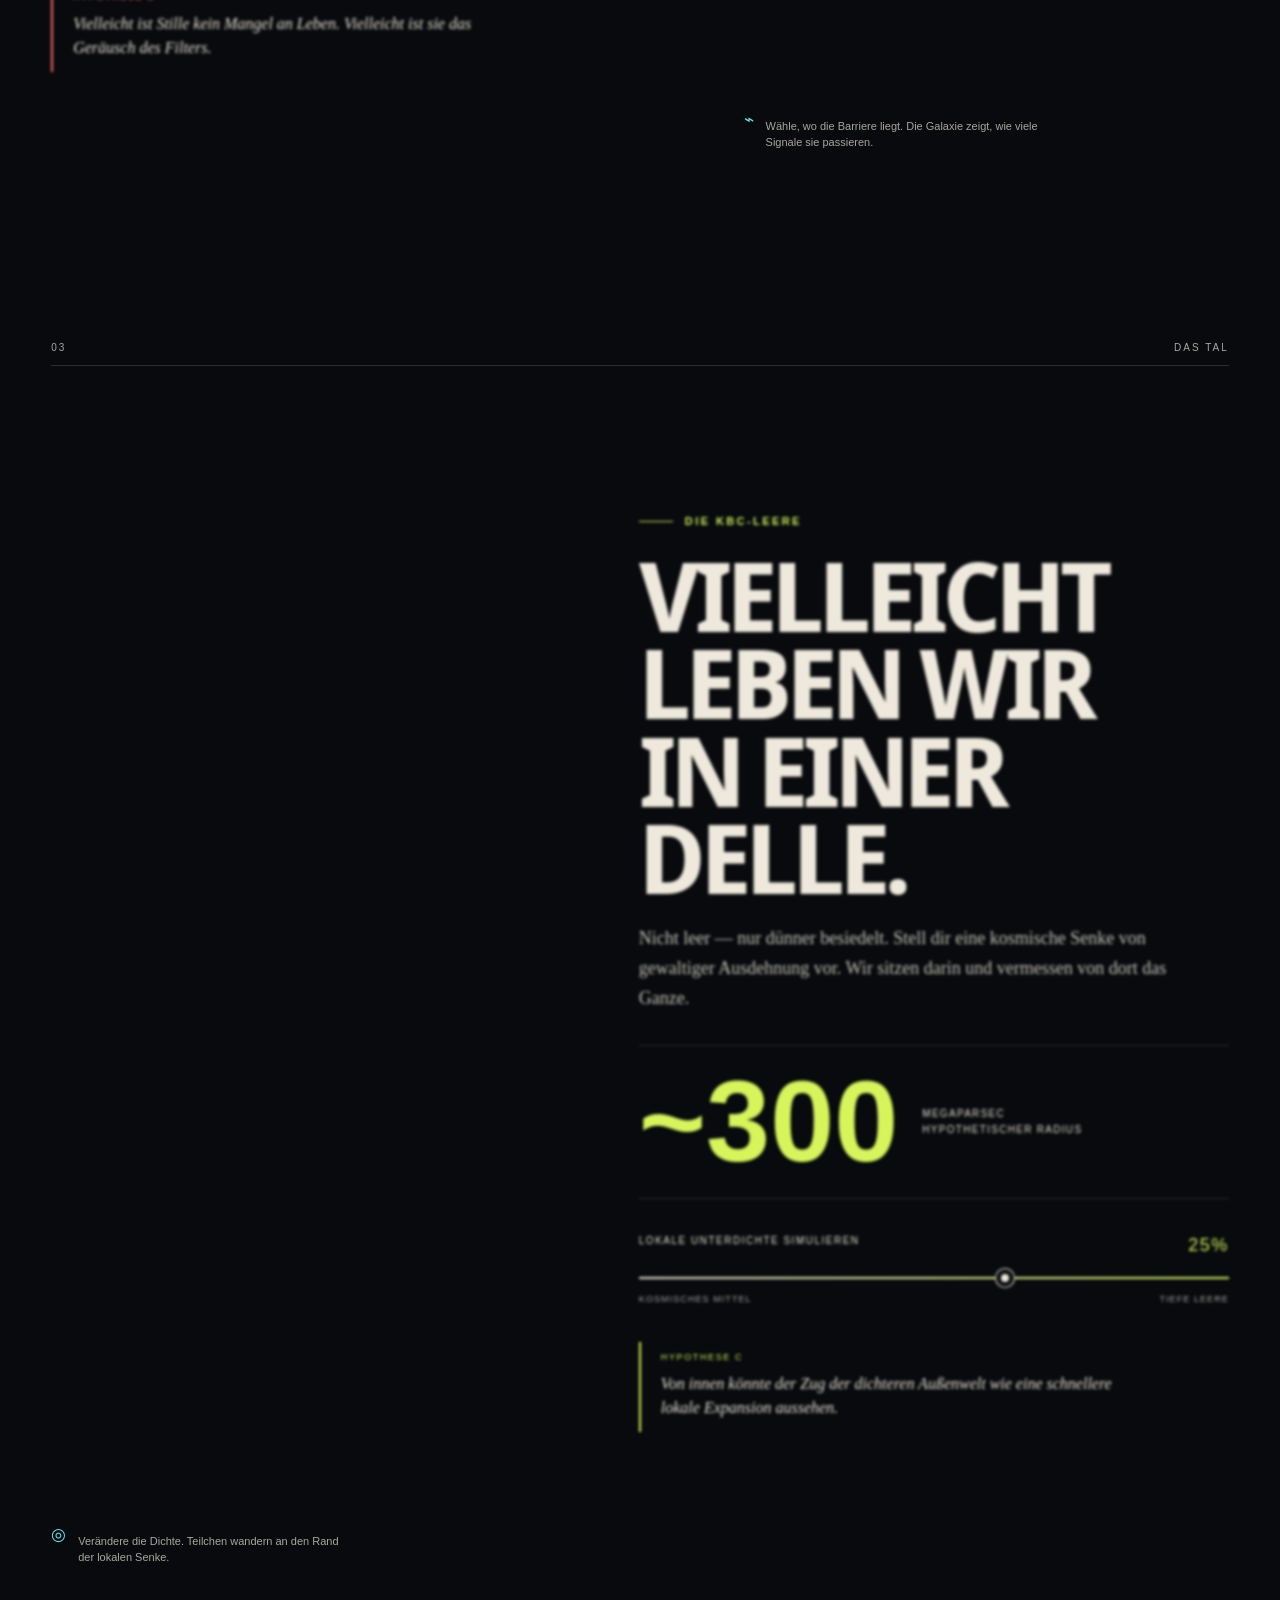
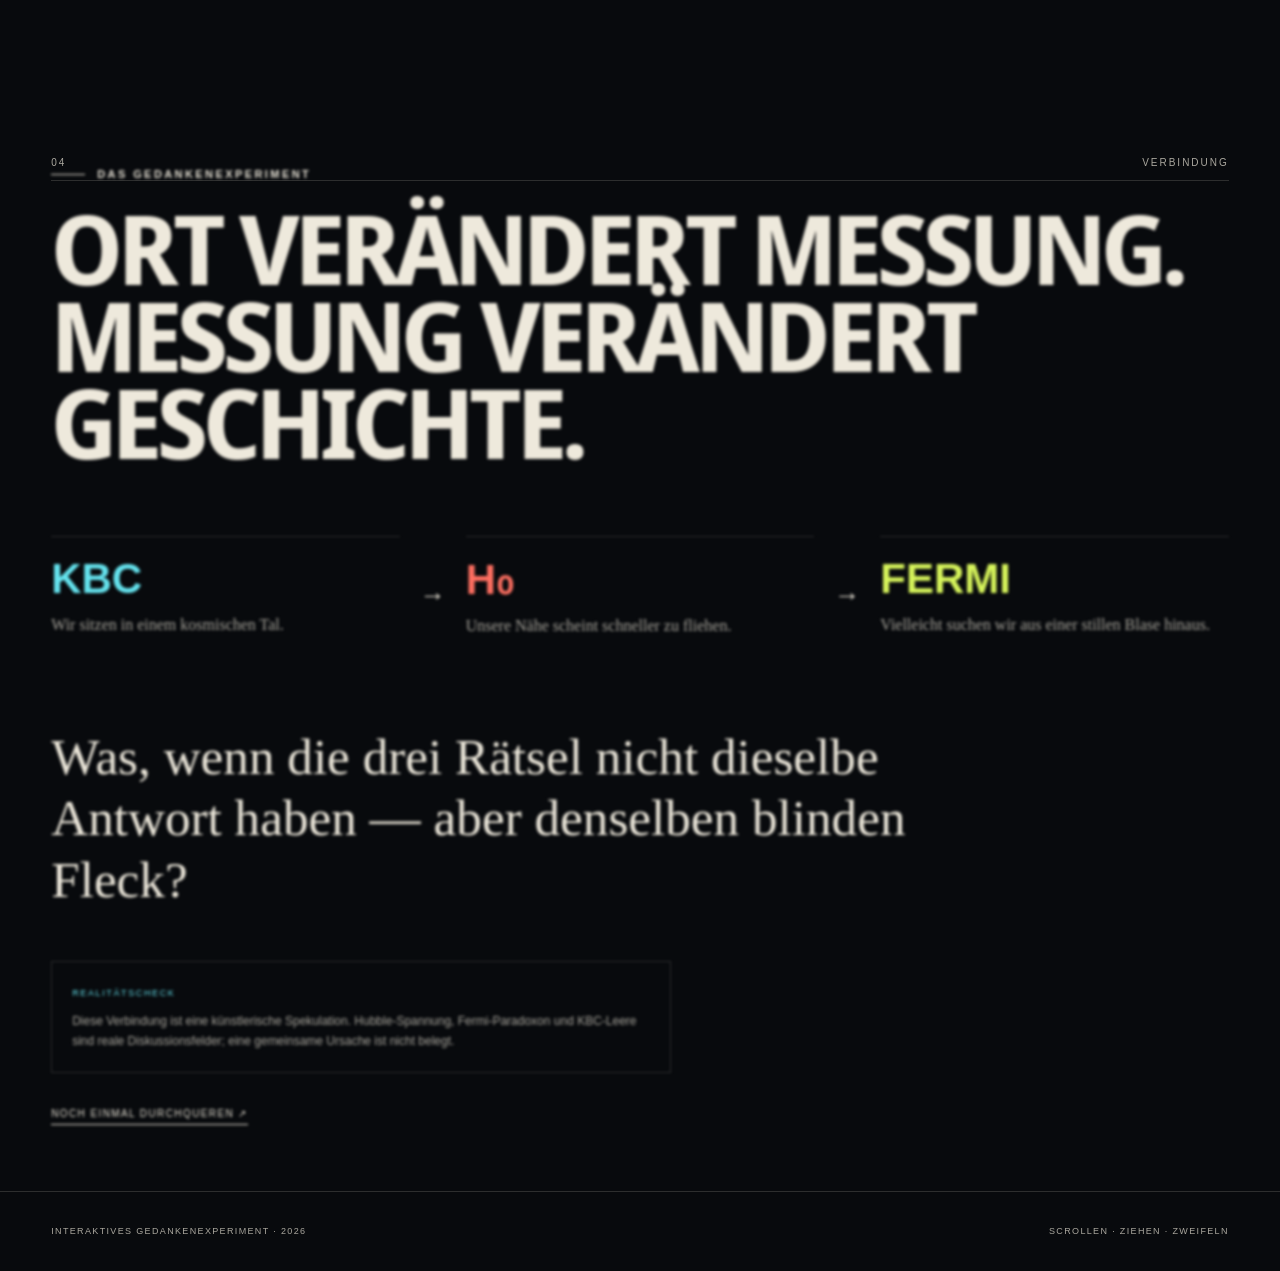
==== commit 1e239452: "fix: restore soft glow on mobile so the Great Attractor stops burning out Der lowDetail-Schalter hat" ====
--- a/index.html
+++ b/index.html
@@ -23,7 +23,7 @@
       <a href="#fermi" data-nav="2"><i></i>02</a>
       <a href="#kbc" data-nav="3"><i></i>03</a>
     </nav>
-    <a class="solar-link" href="solar-system.html?v=20260813-27">Sonnensystem <span>↗</span></a>
+    <a class="solar-link" href="solar-system.html?v=20260813-28">Sonnensystem <span>↗</span></a>
     <button id="motionToggle" class="motion-toggle" type="button" aria-pressed="false">
       <span class="motion-icon">Ⅱ</span><span class="motion-label">Pause</span>
     </button>
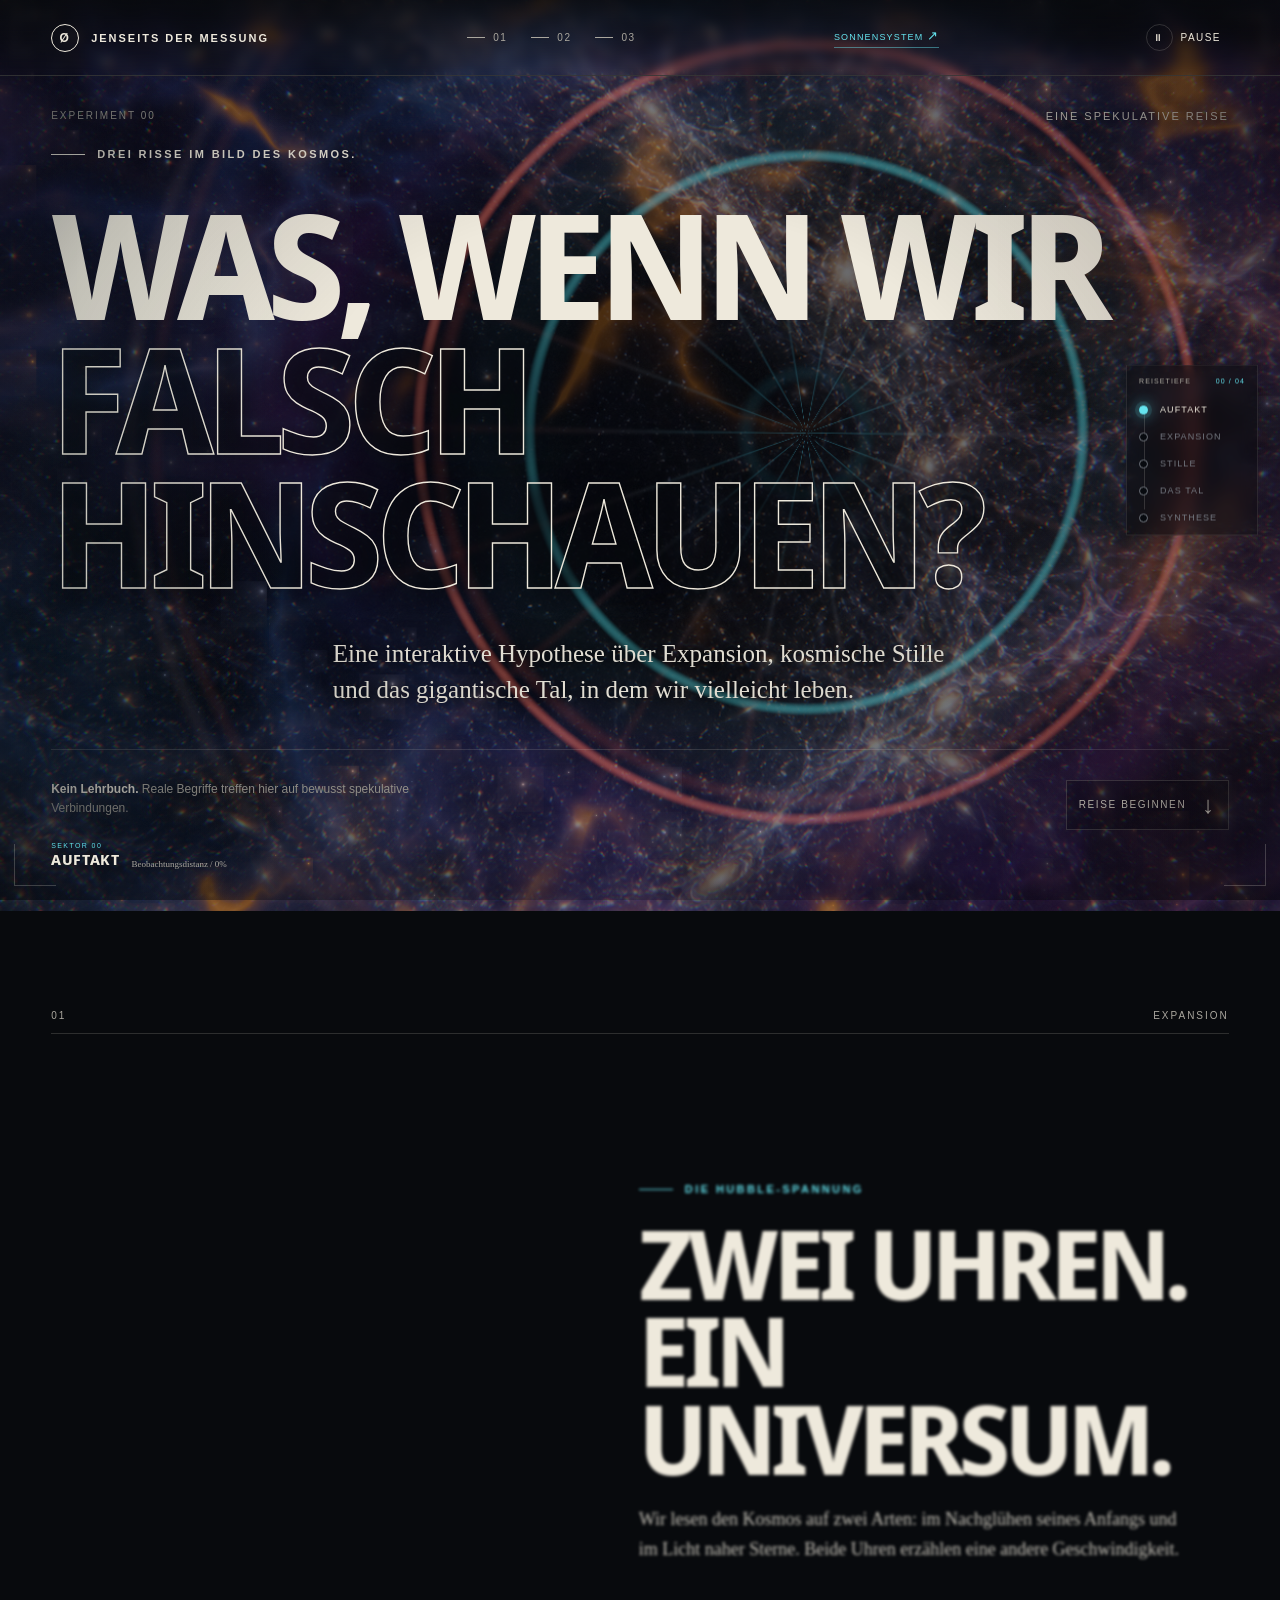
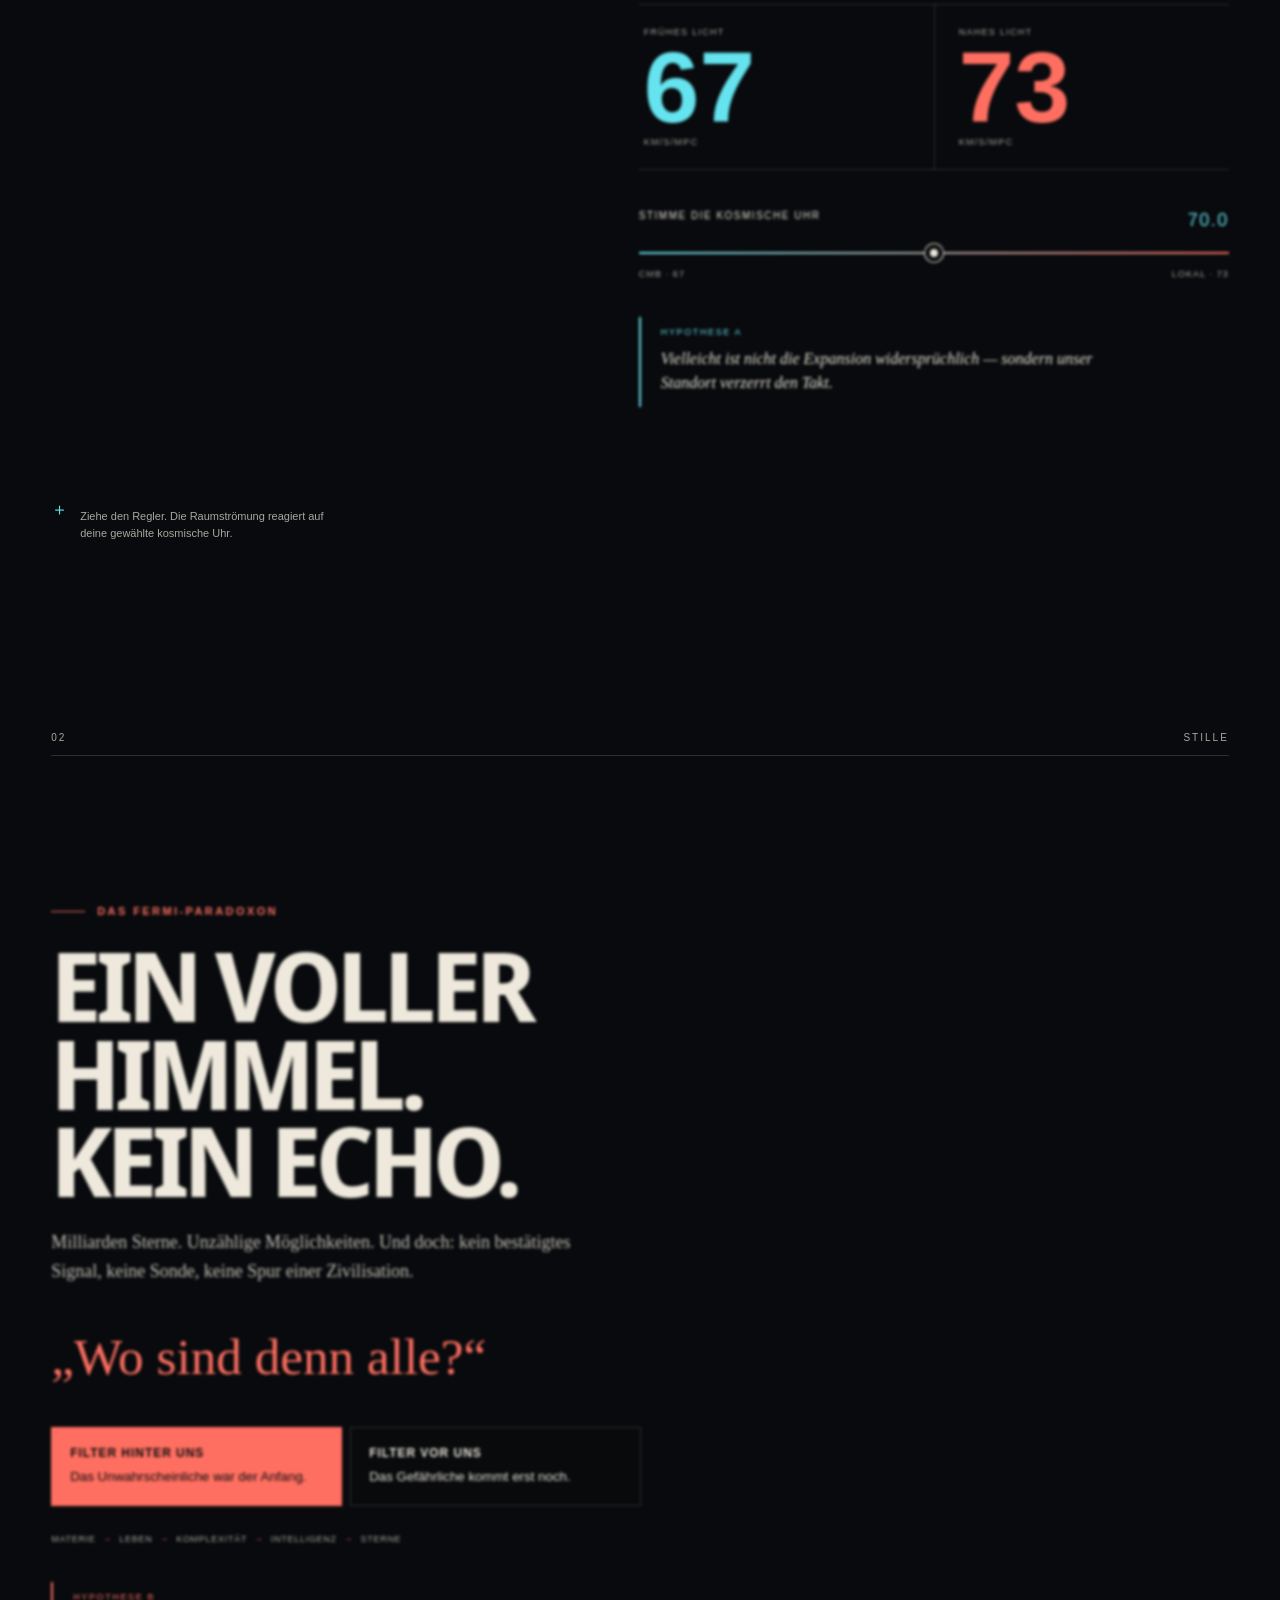
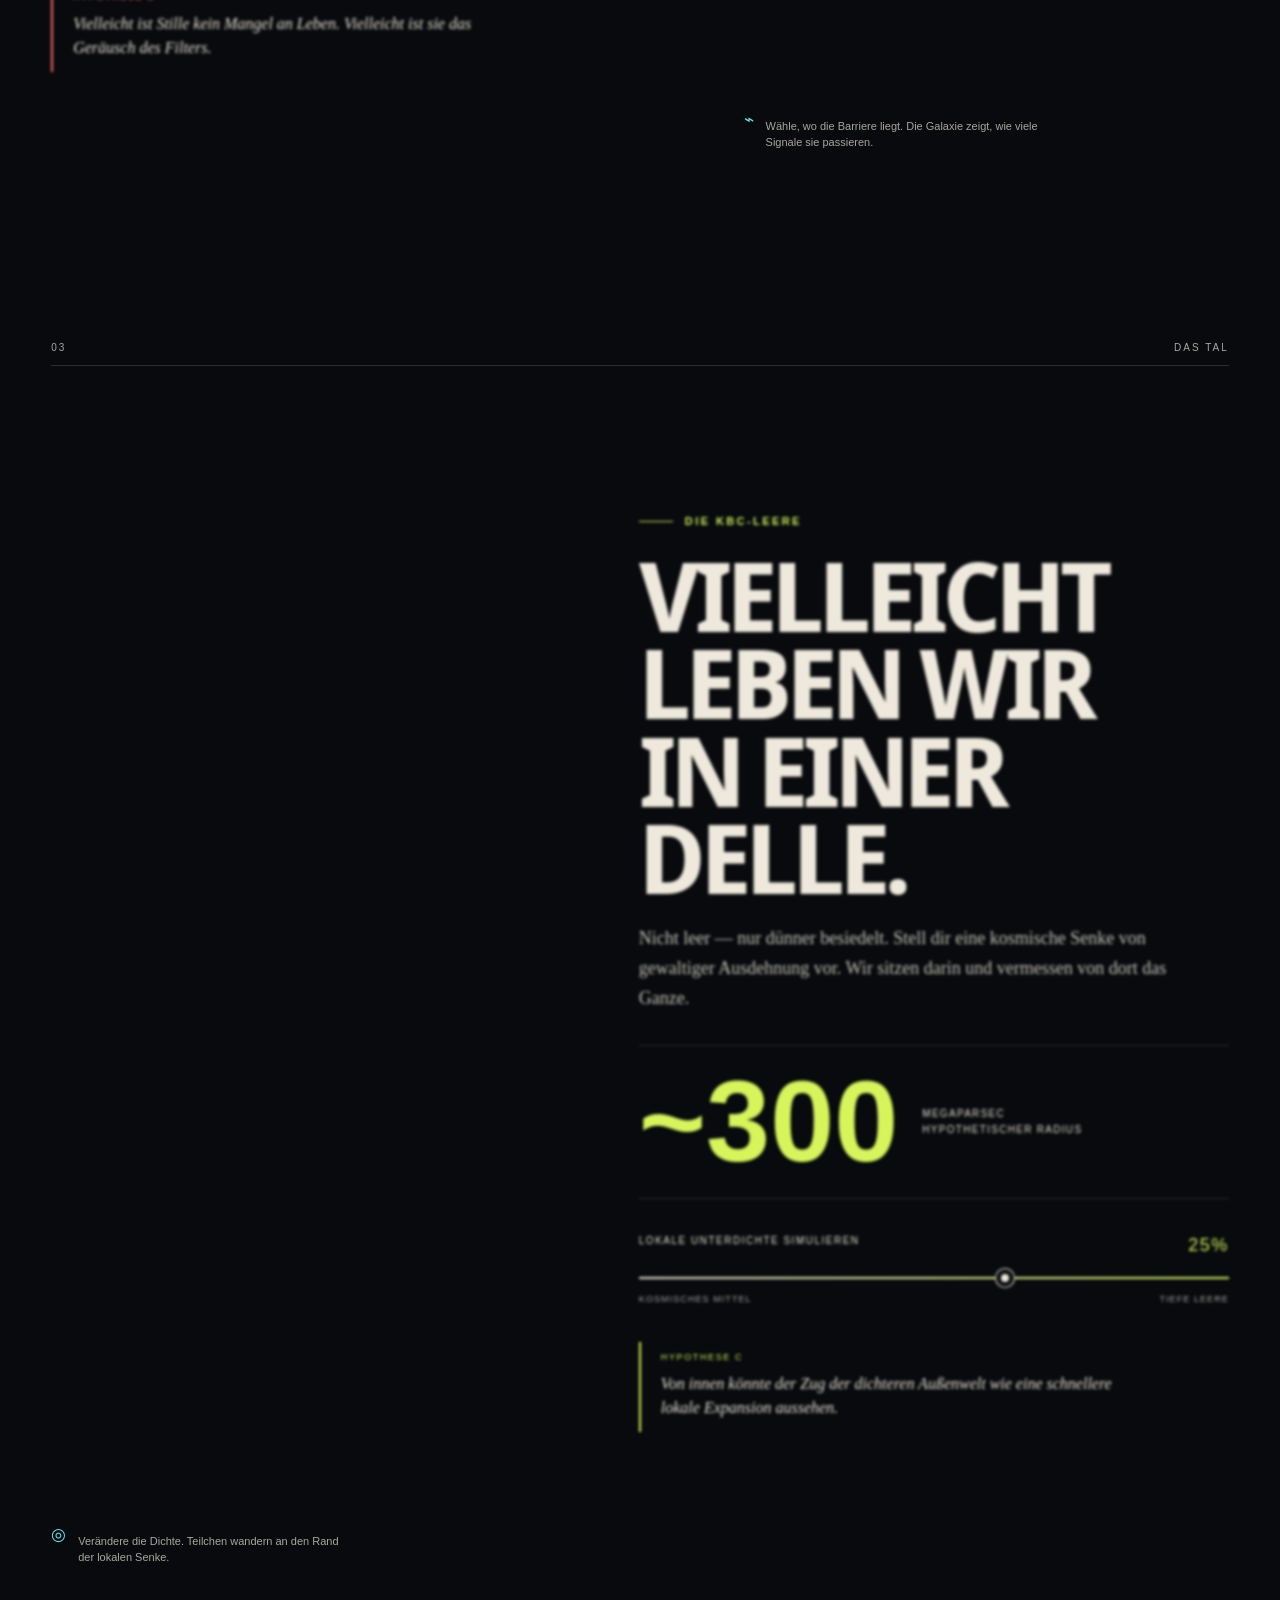
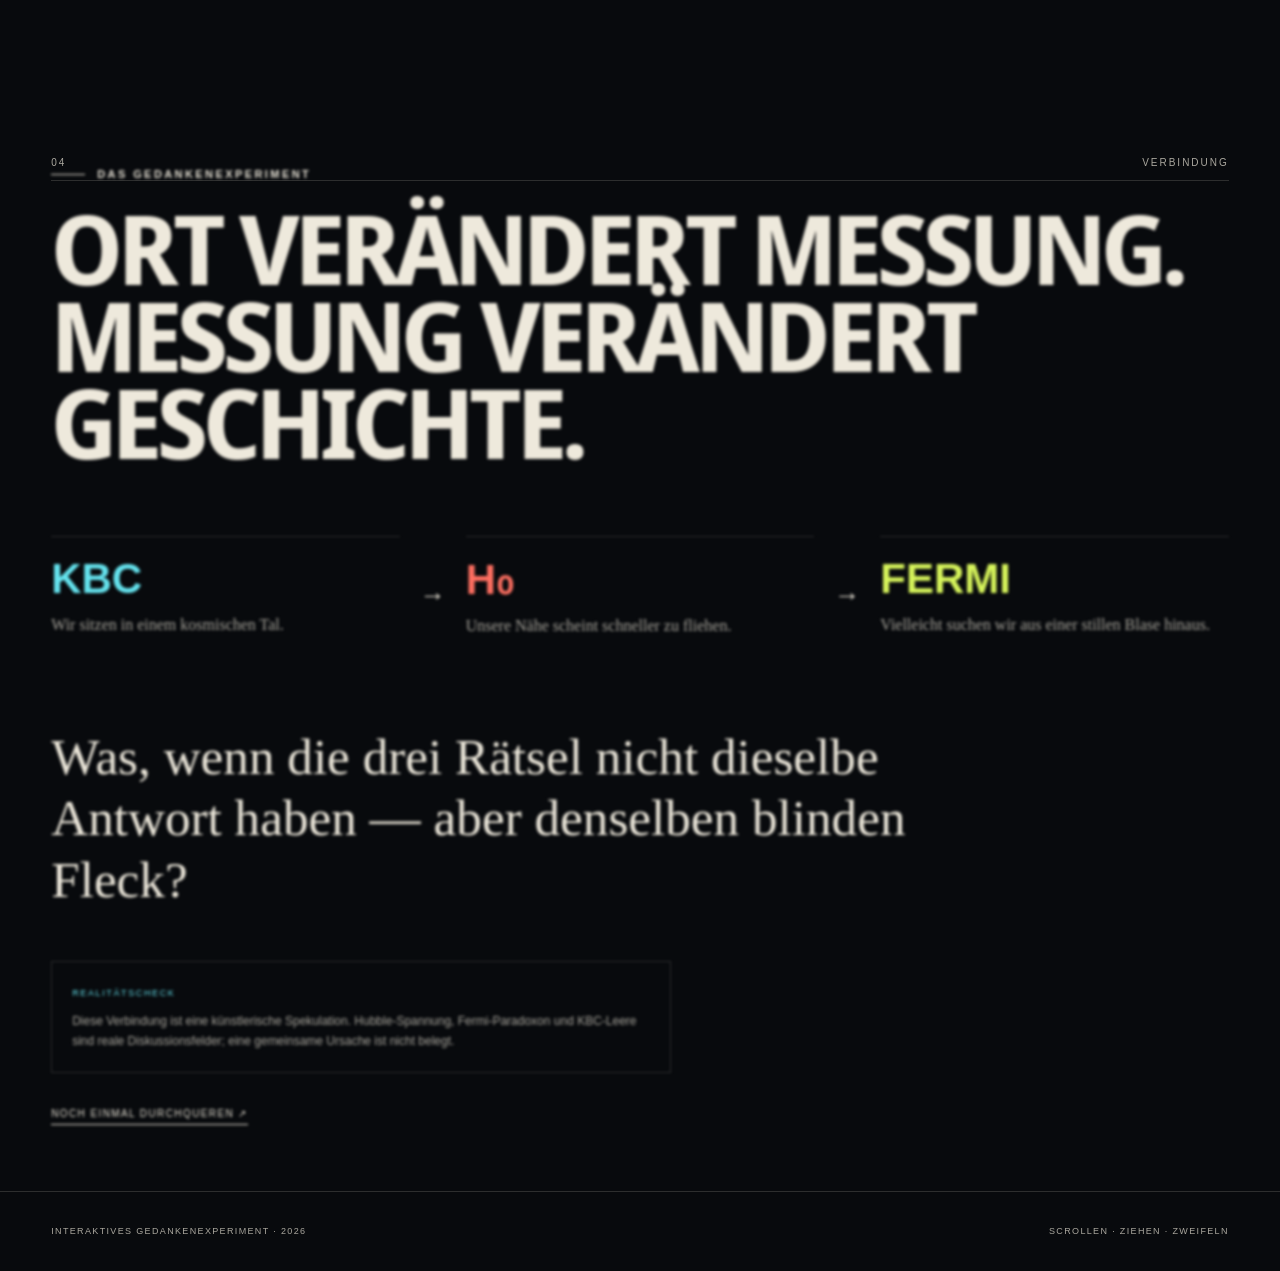
==== commit c7688e82: "feat: add info panels for cosmic large-scale structures Die kosmischen Grossstrukturen lassen sich j" ====
--- a/index.html
+++ b/index.html
@@ -23,7 +23,7 @@
       <a href="#fermi" data-nav="2"><i></i>02</a>
       <a href="#kbc" data-nav="3"><i></i>03</a>
     </nav>
-    <a class="solar-link" href="solar-system.html?v=20260813-28">Sonnensystem <span>↗</span></a>
+    <a class="solar-link" href="solar-system.html?v=20260813-29">Sonnensystem <span>↗</span></a>
     <button id="motionToggle" class="motion-toggle" type="button" aria-pressed="false">
       <span class="motion-icon">Ⅱ</span><span class="motion-label">Pause</span>
     </button>
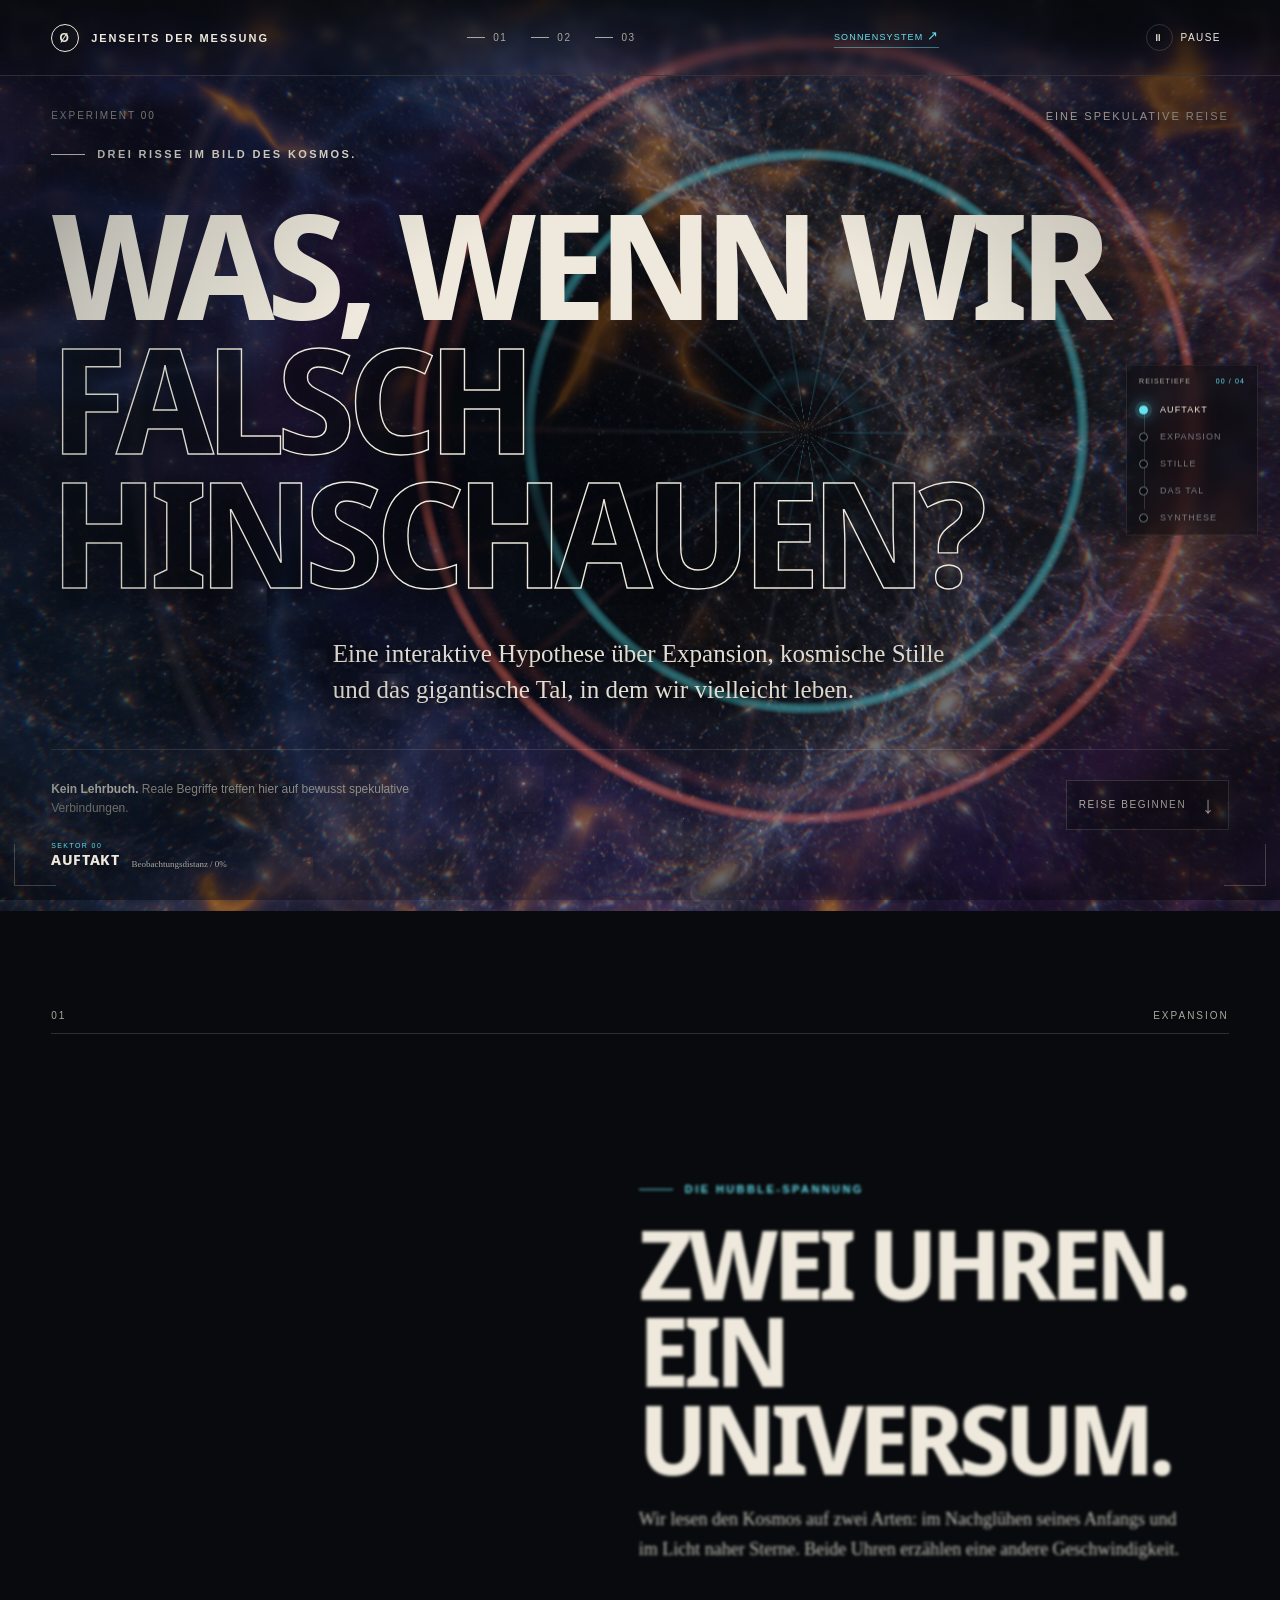
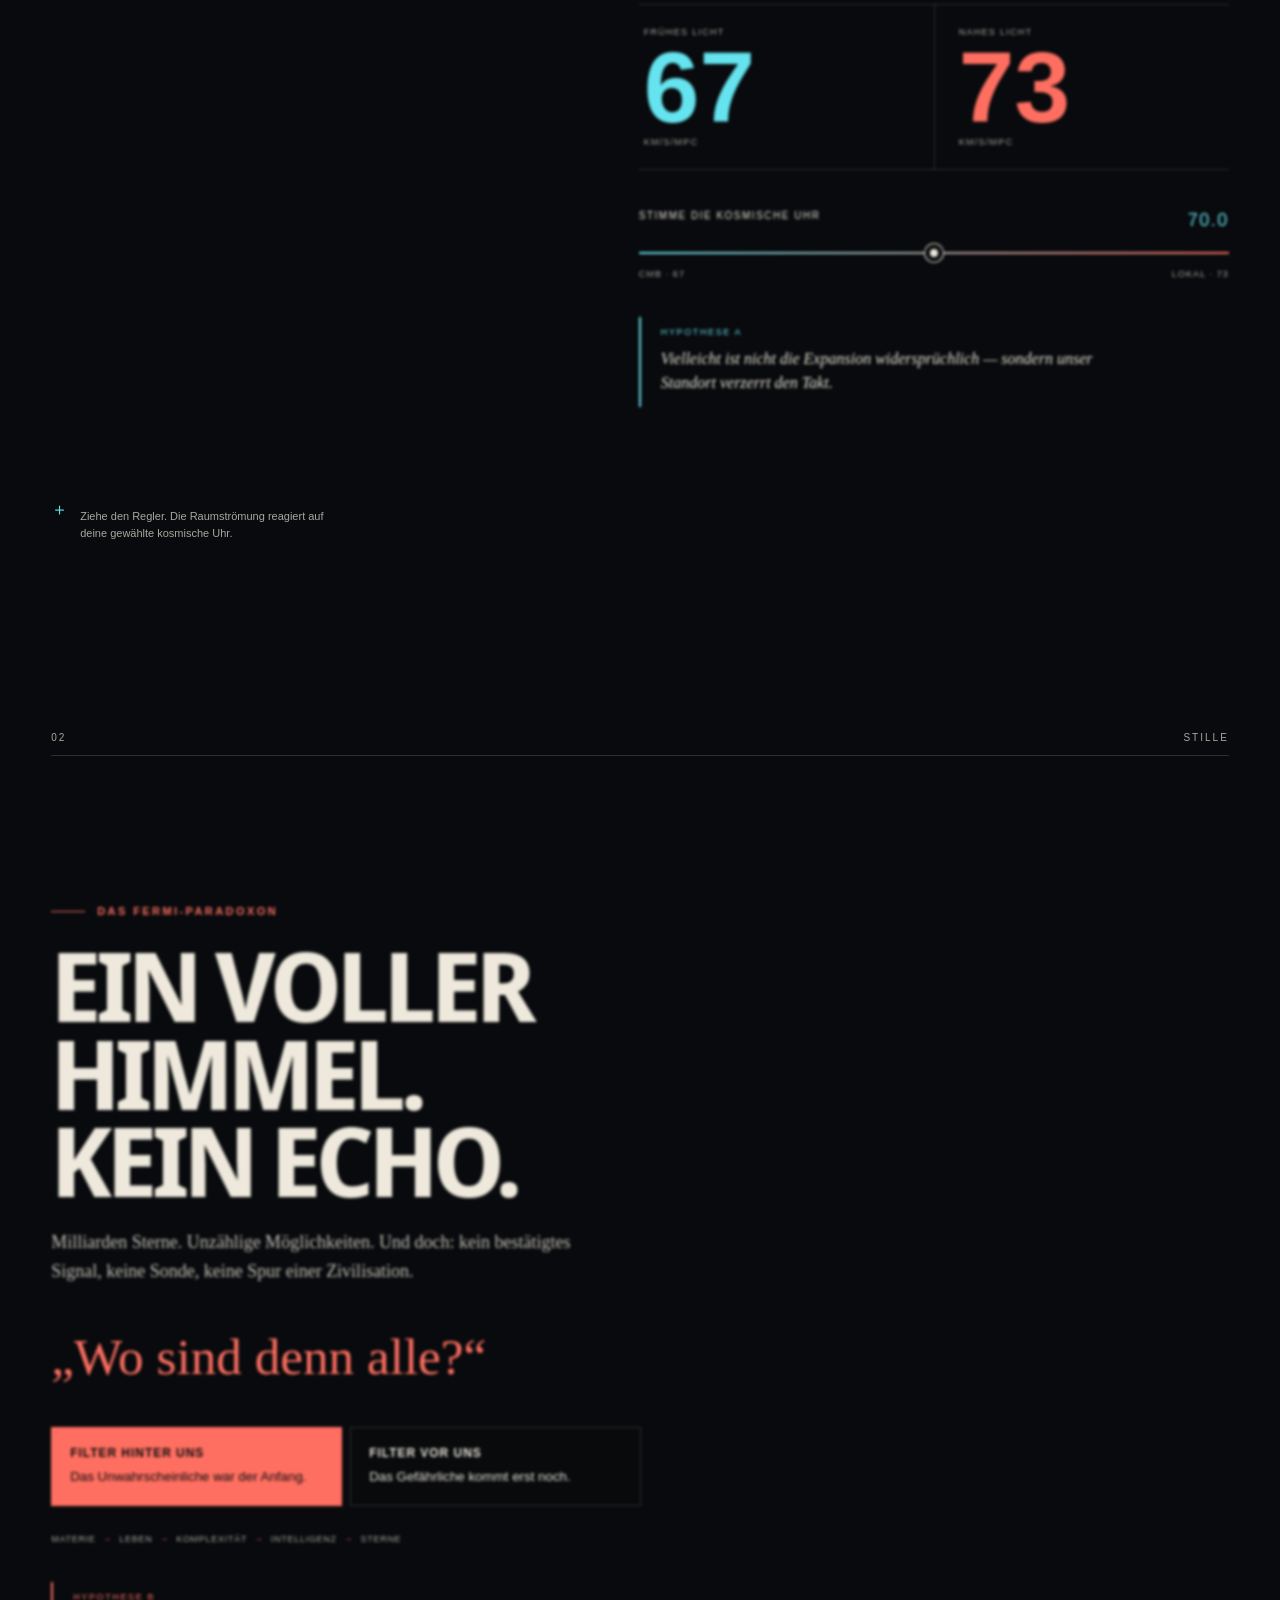
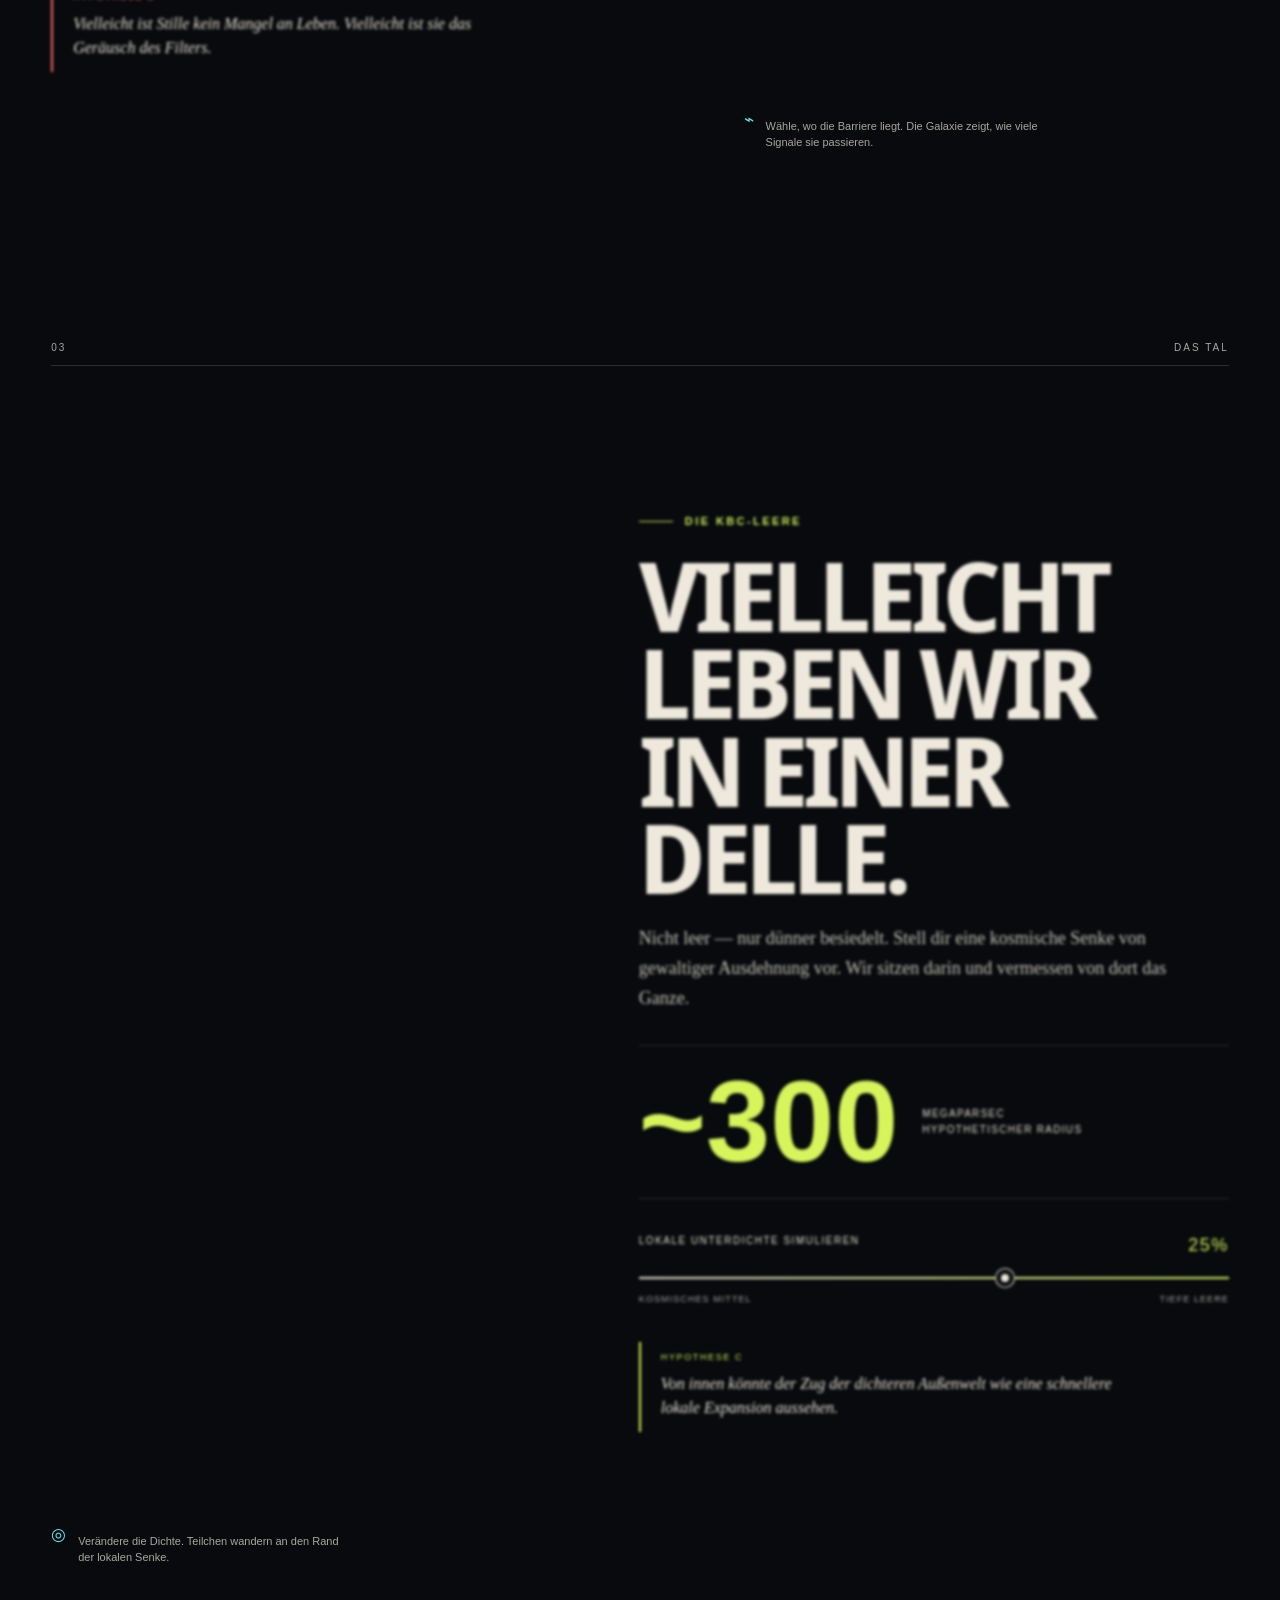
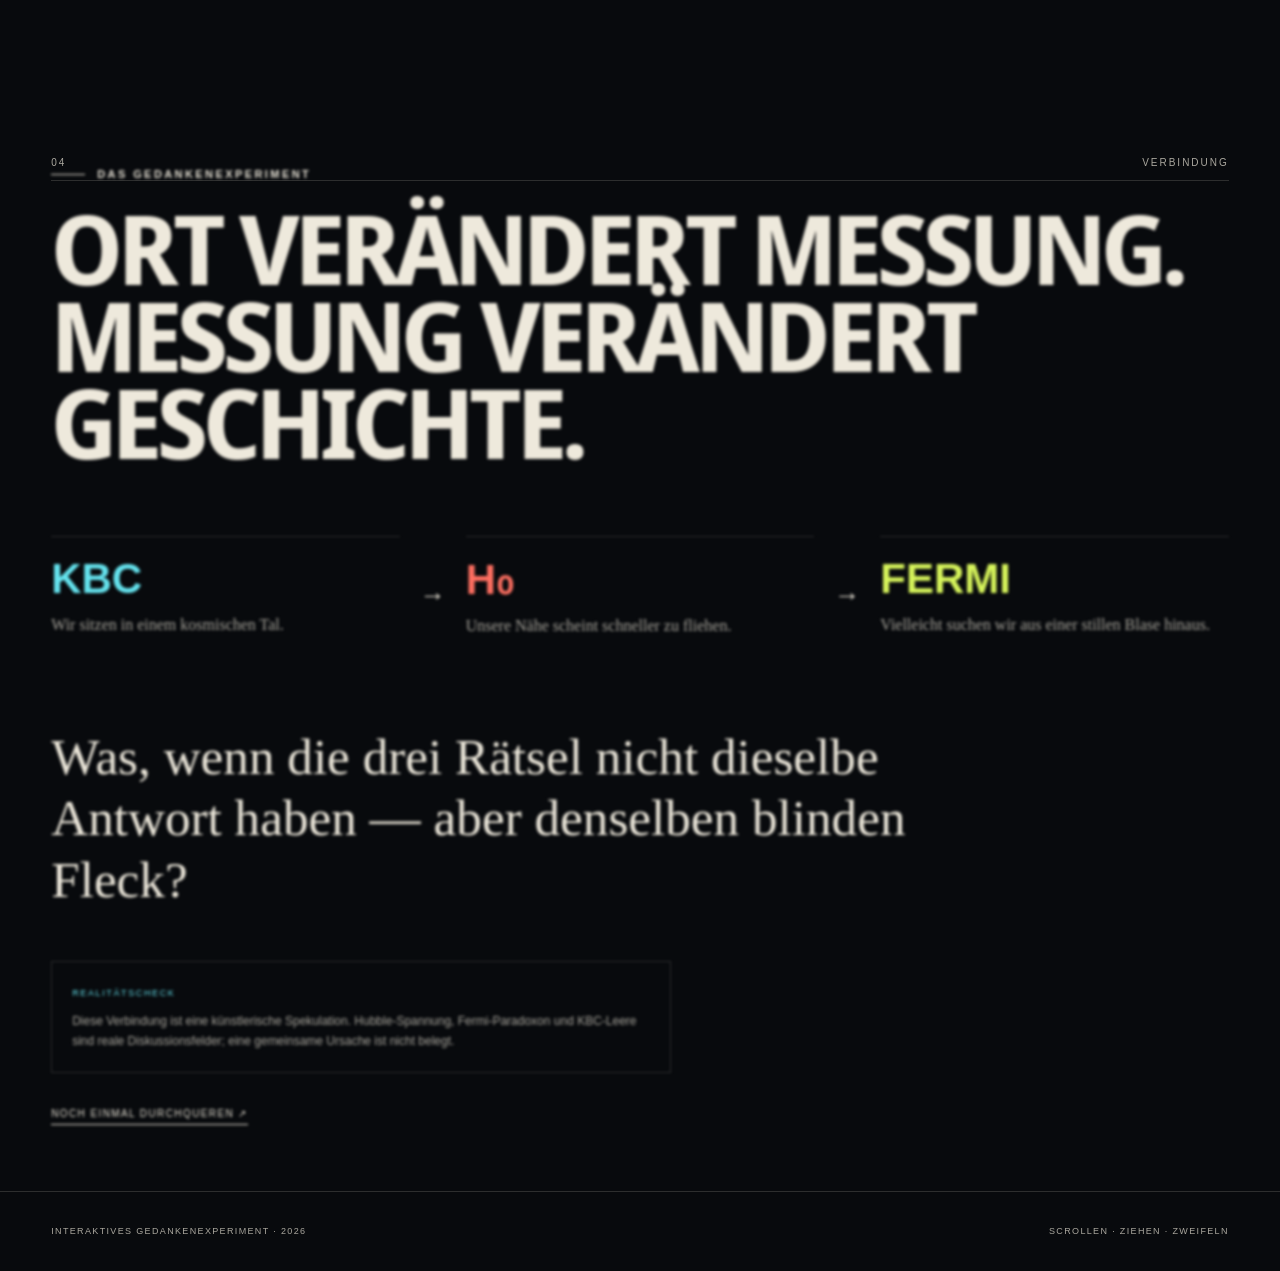
==== commit 10576fdb: "fix: stop <body data-region> from hijacking every click Beide gemeldeten Fehler hatten dieselbe Ursa" ====
--- a/index.html
+++ b/index.html
@@ -23,7 +23,7 @@
       <a href="#fermi" data-nav="2"><i></i>02</a>
       <a href="#kbc" data-nav="3"><i></i>03</a>
     </nav>
-    <a class="solar-link" href="solar-system.html?v=20260813-29">Sonnensystem <span>↗</span></a>
+    <a class="solar-link" href="solar-system.html?v=20260813-30">Sonnensystem <span>↗</span></a>
     <button id="motionToggle" class="motion-toggle" type="button" aria-pressed="false">
       <span class="motion-icon">Ⅱ</span><span class="motion-label">Pause</span>
     </button>
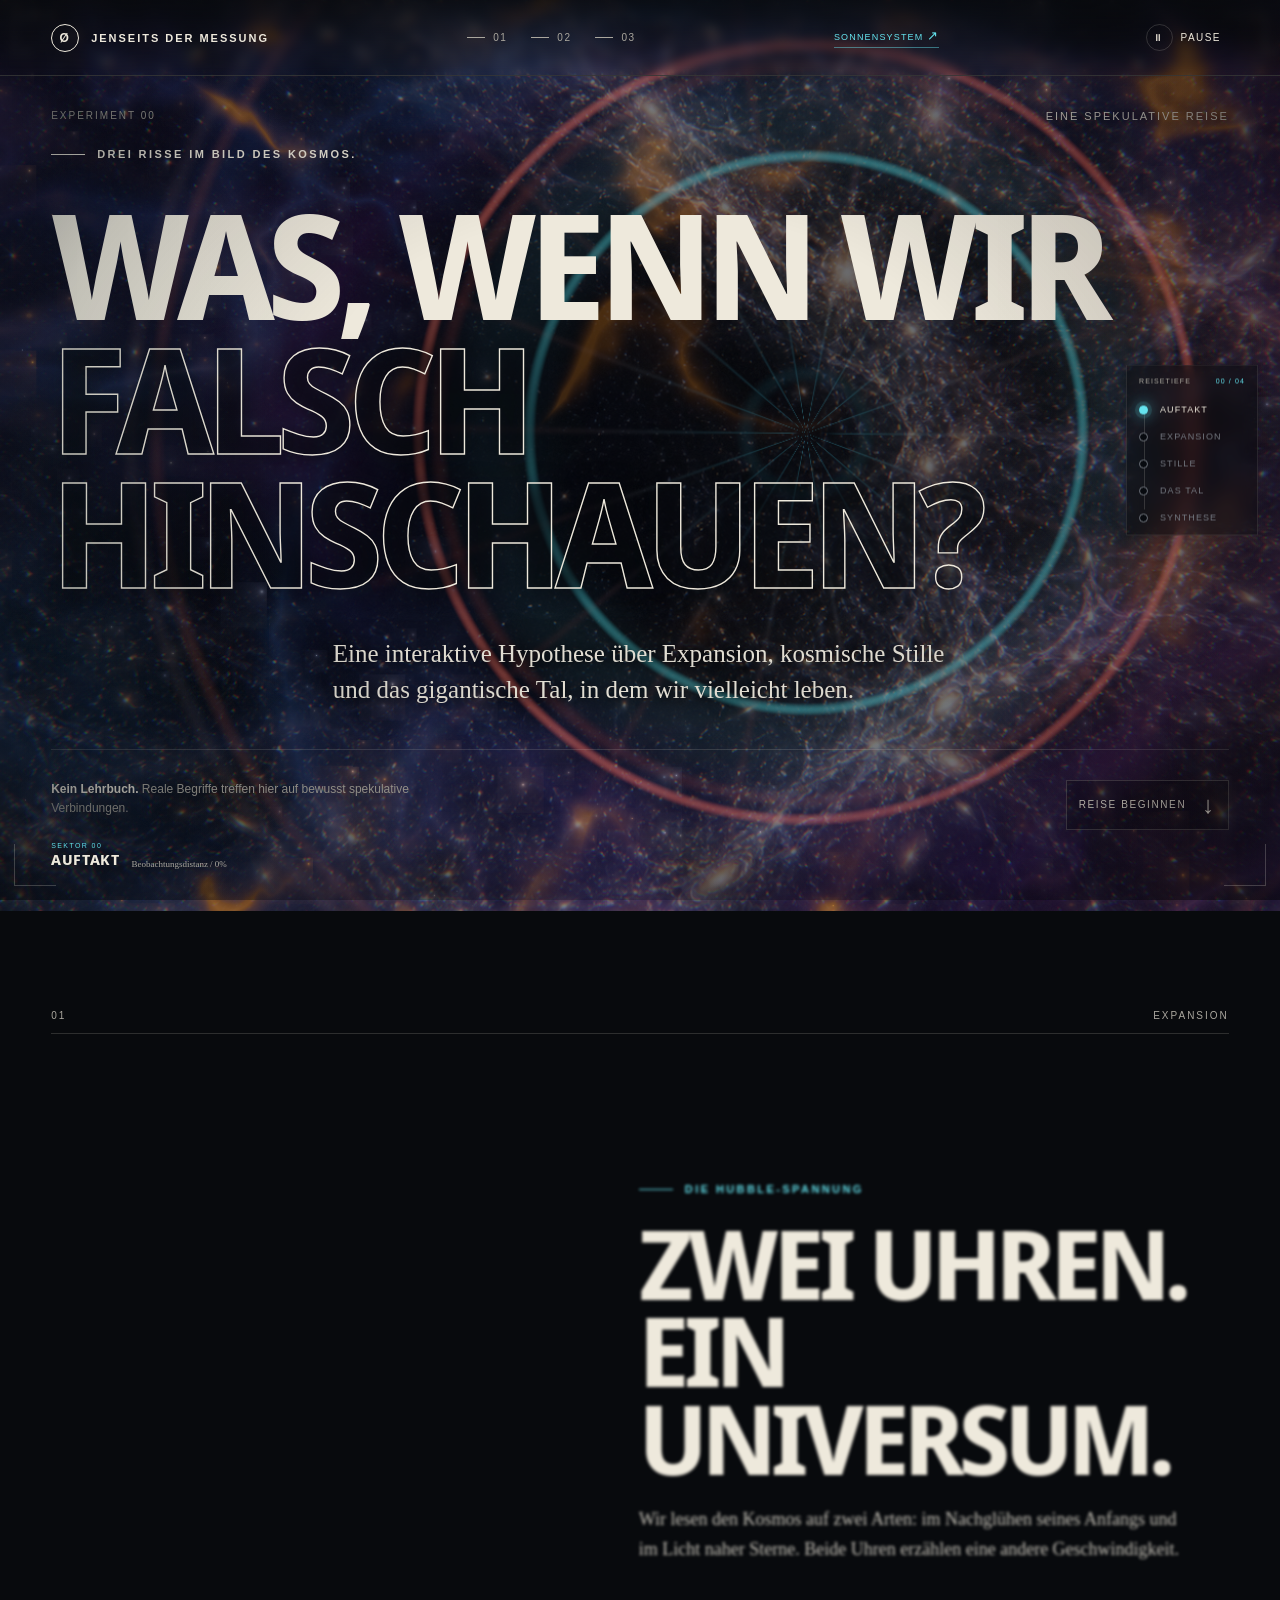
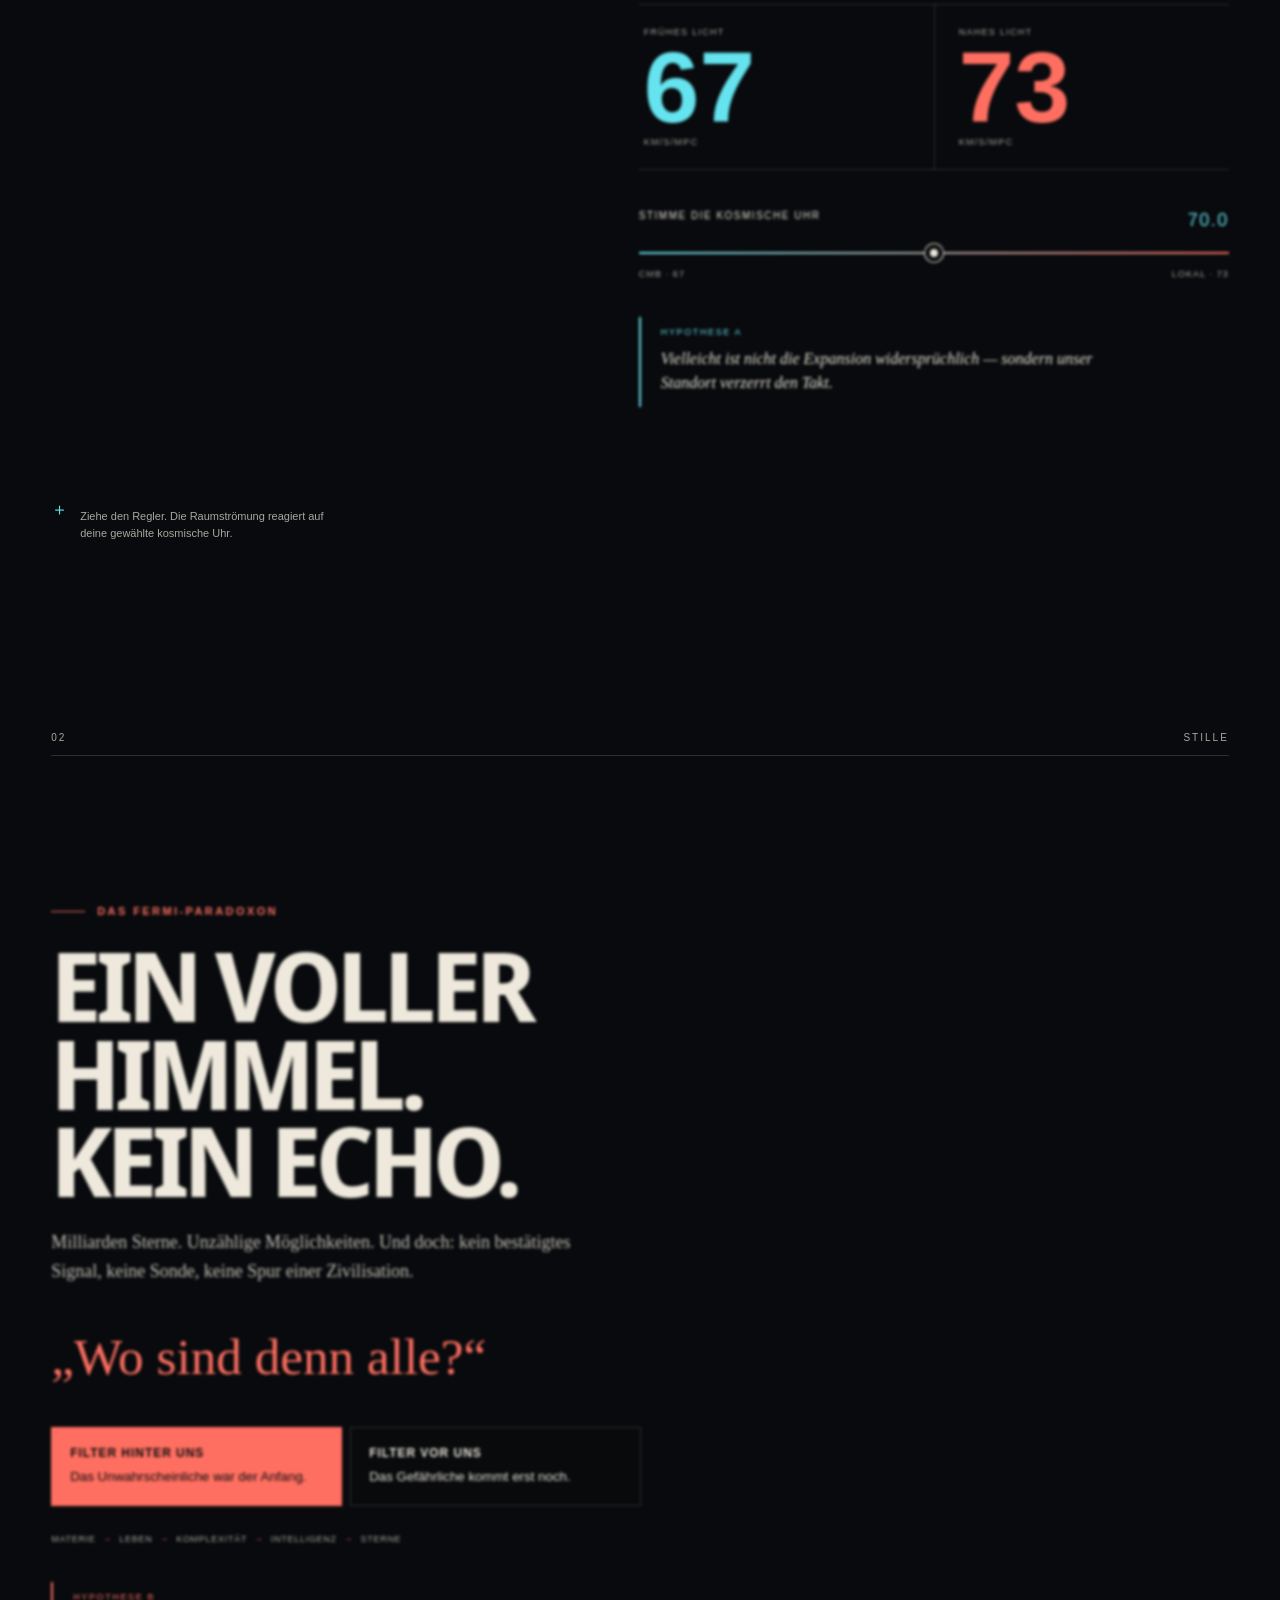
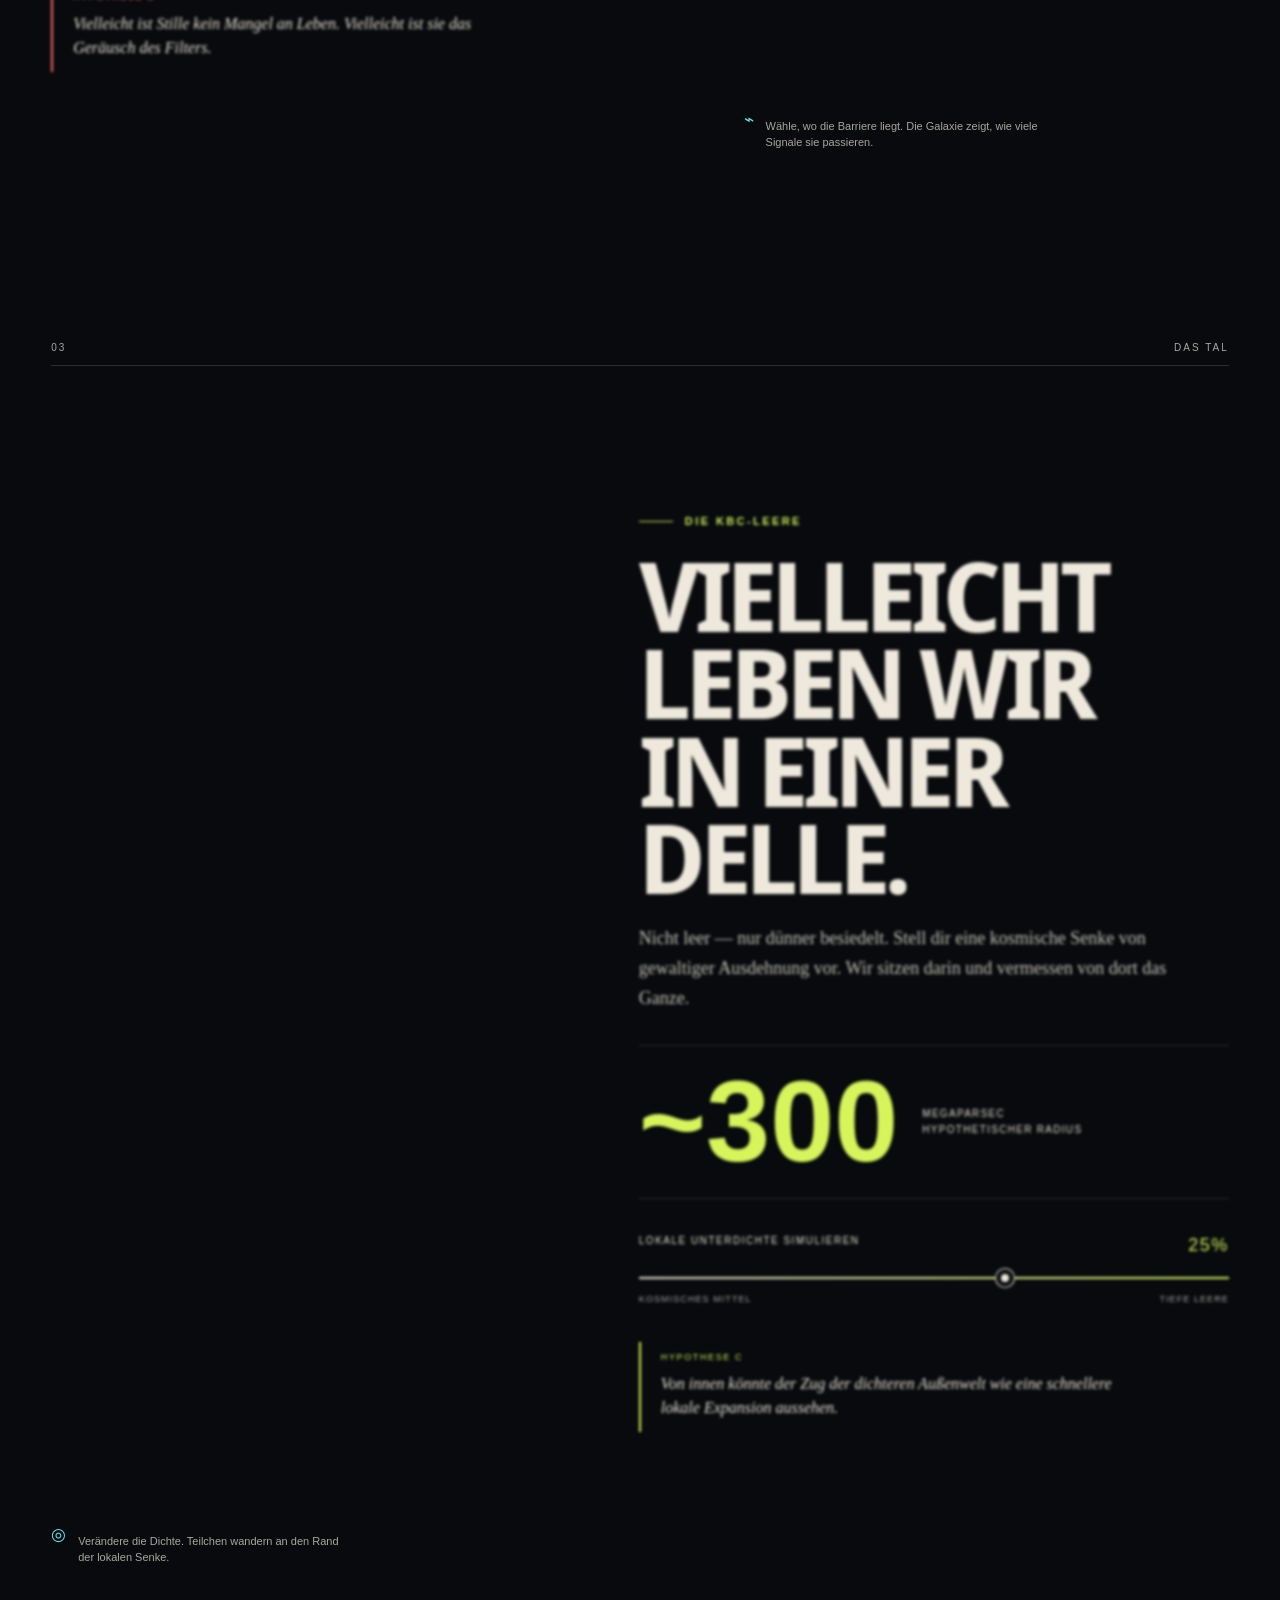
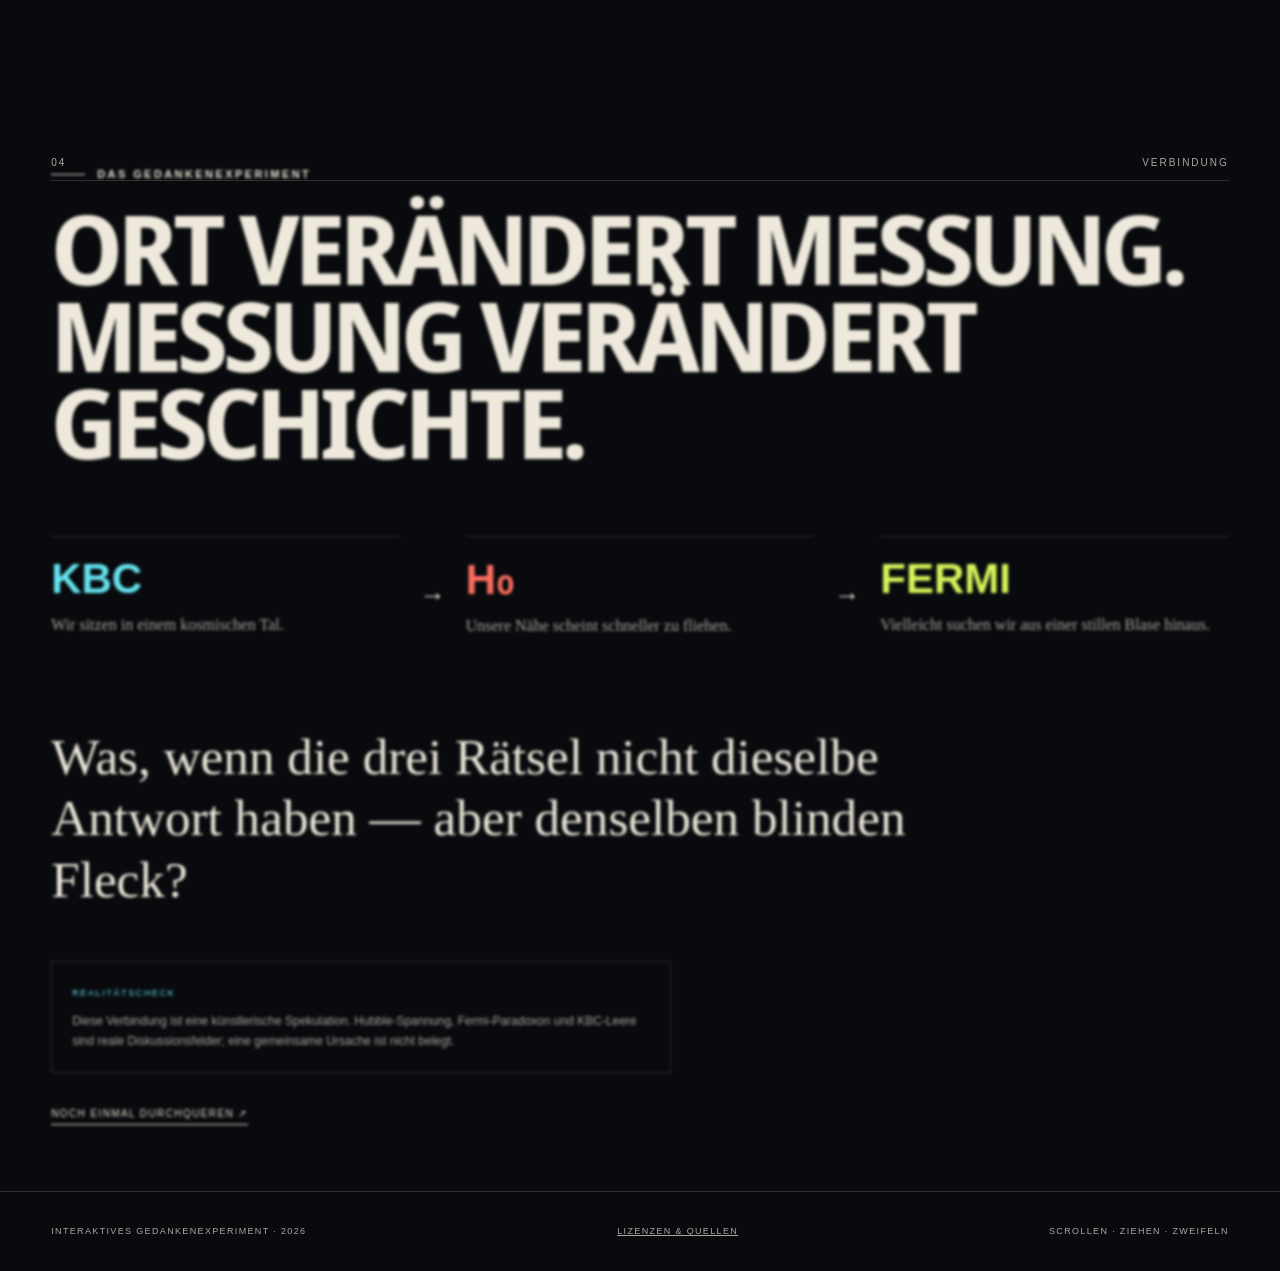
==== commit 659fdf1a: "docs: add licence and attribution page for font and Gaia data Beim Vorbereiten der Android-Fassung f" ====
--- a/index.html
+++ b/index.html
@@ -23,7 +23,7 @@
       <a href="#fermi" data-nav="2"><i></i>02</a>
       <a href="#kbc" data-nav="3"><i></i>03</a>
     </nav>
-    <a class="solar-link" href="solar-system.html?v=20260813-30">Sonnensystem <span>↗</span></a>
+    <a class="solar-link" href="solar-system.html?v=20260813-31">Sonnensystem <span>↗</span></a>
     <button id="motionToggle" class="motion-toggle" type="button" aria-pressed="false">
       <span class="motion-icon">Ⅱ</span><span class="motion-label">Pause</span>
     </button>
@@ -140,7 +140,7 @@
     </section>
   </main>
 
-  <footer><span>Interaktives Gedankenexperiment · 2026</span><span>Scrollen · Ziehen · Zweifeln</span></footer>
+  <footer><span>Interaktives Gedankenexperiment · 2026</span><span><a href="lizenzen.html">Lizenzen &amp; Quellen</a></span><span>Scrollen · Ziehen · Zweifeln</span></footer>
   <script src="app.js?v=20260812-2"></script>
 </body>
 </html>
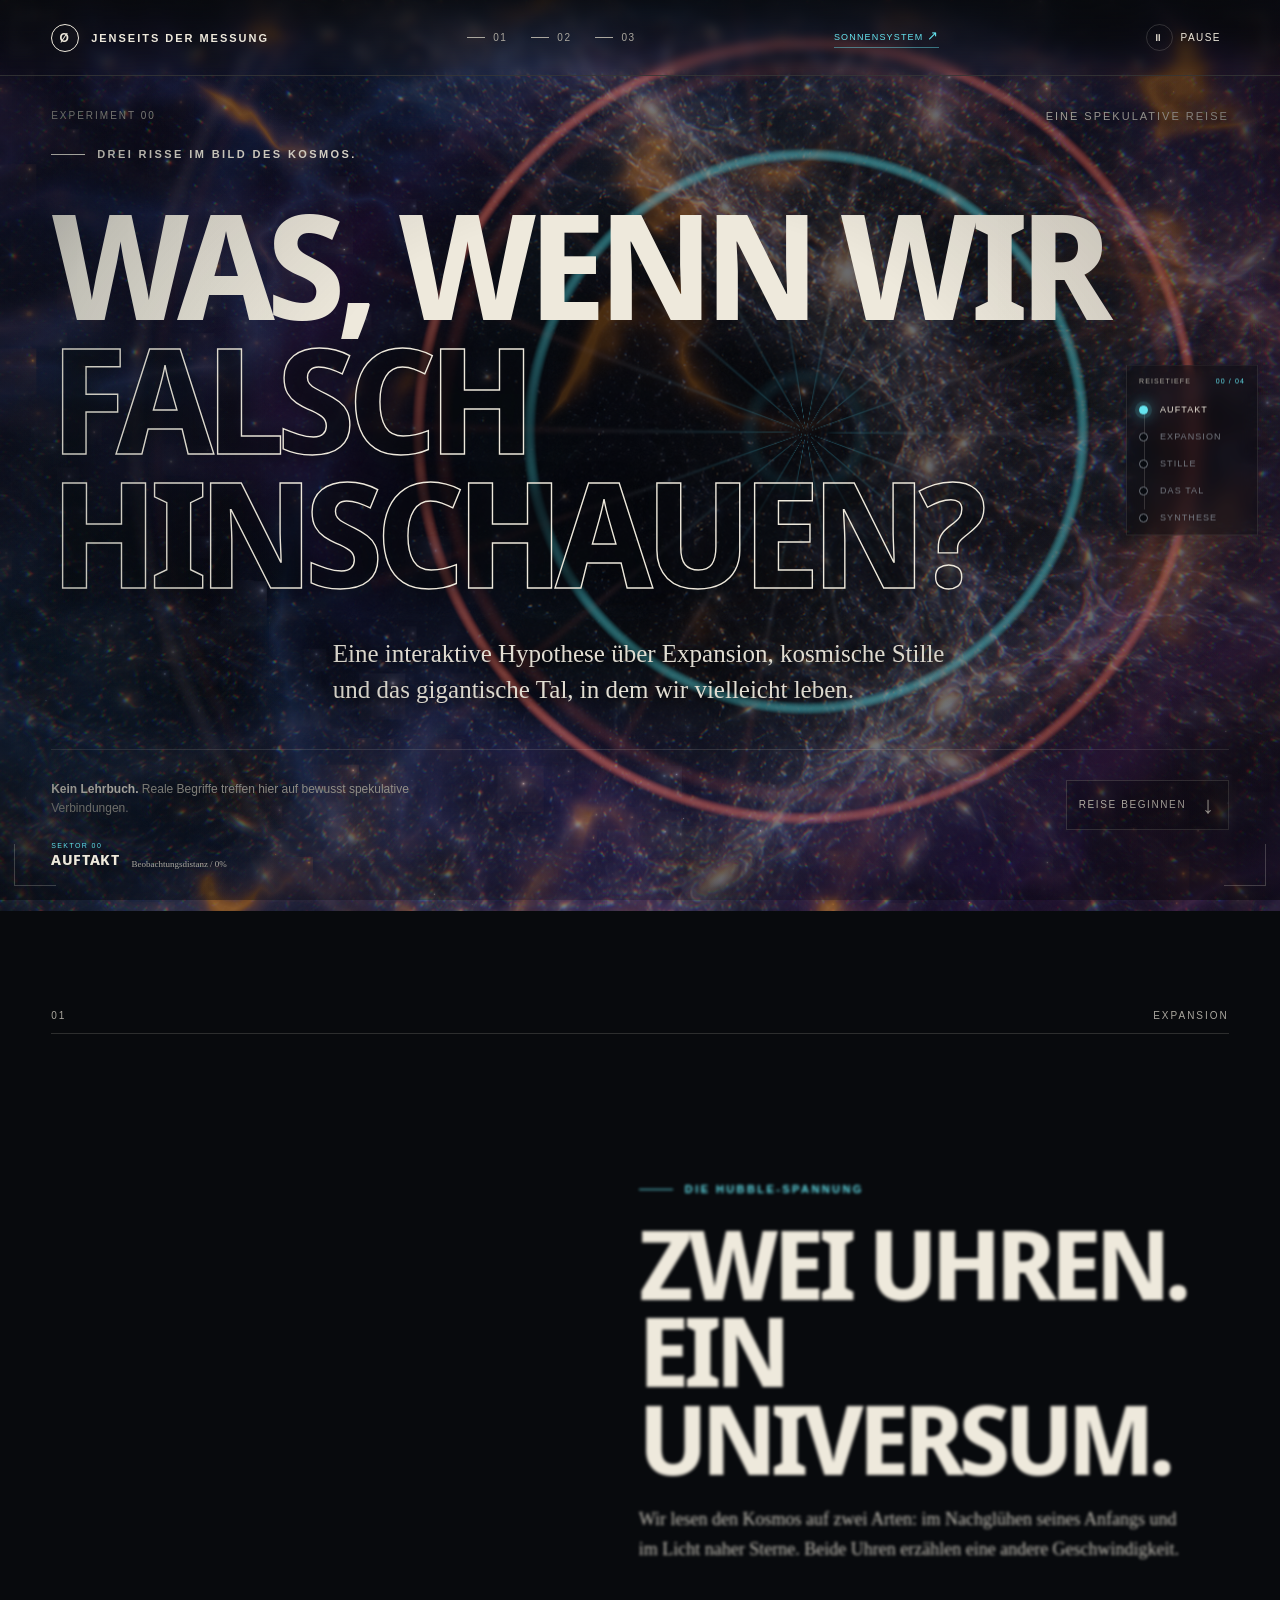
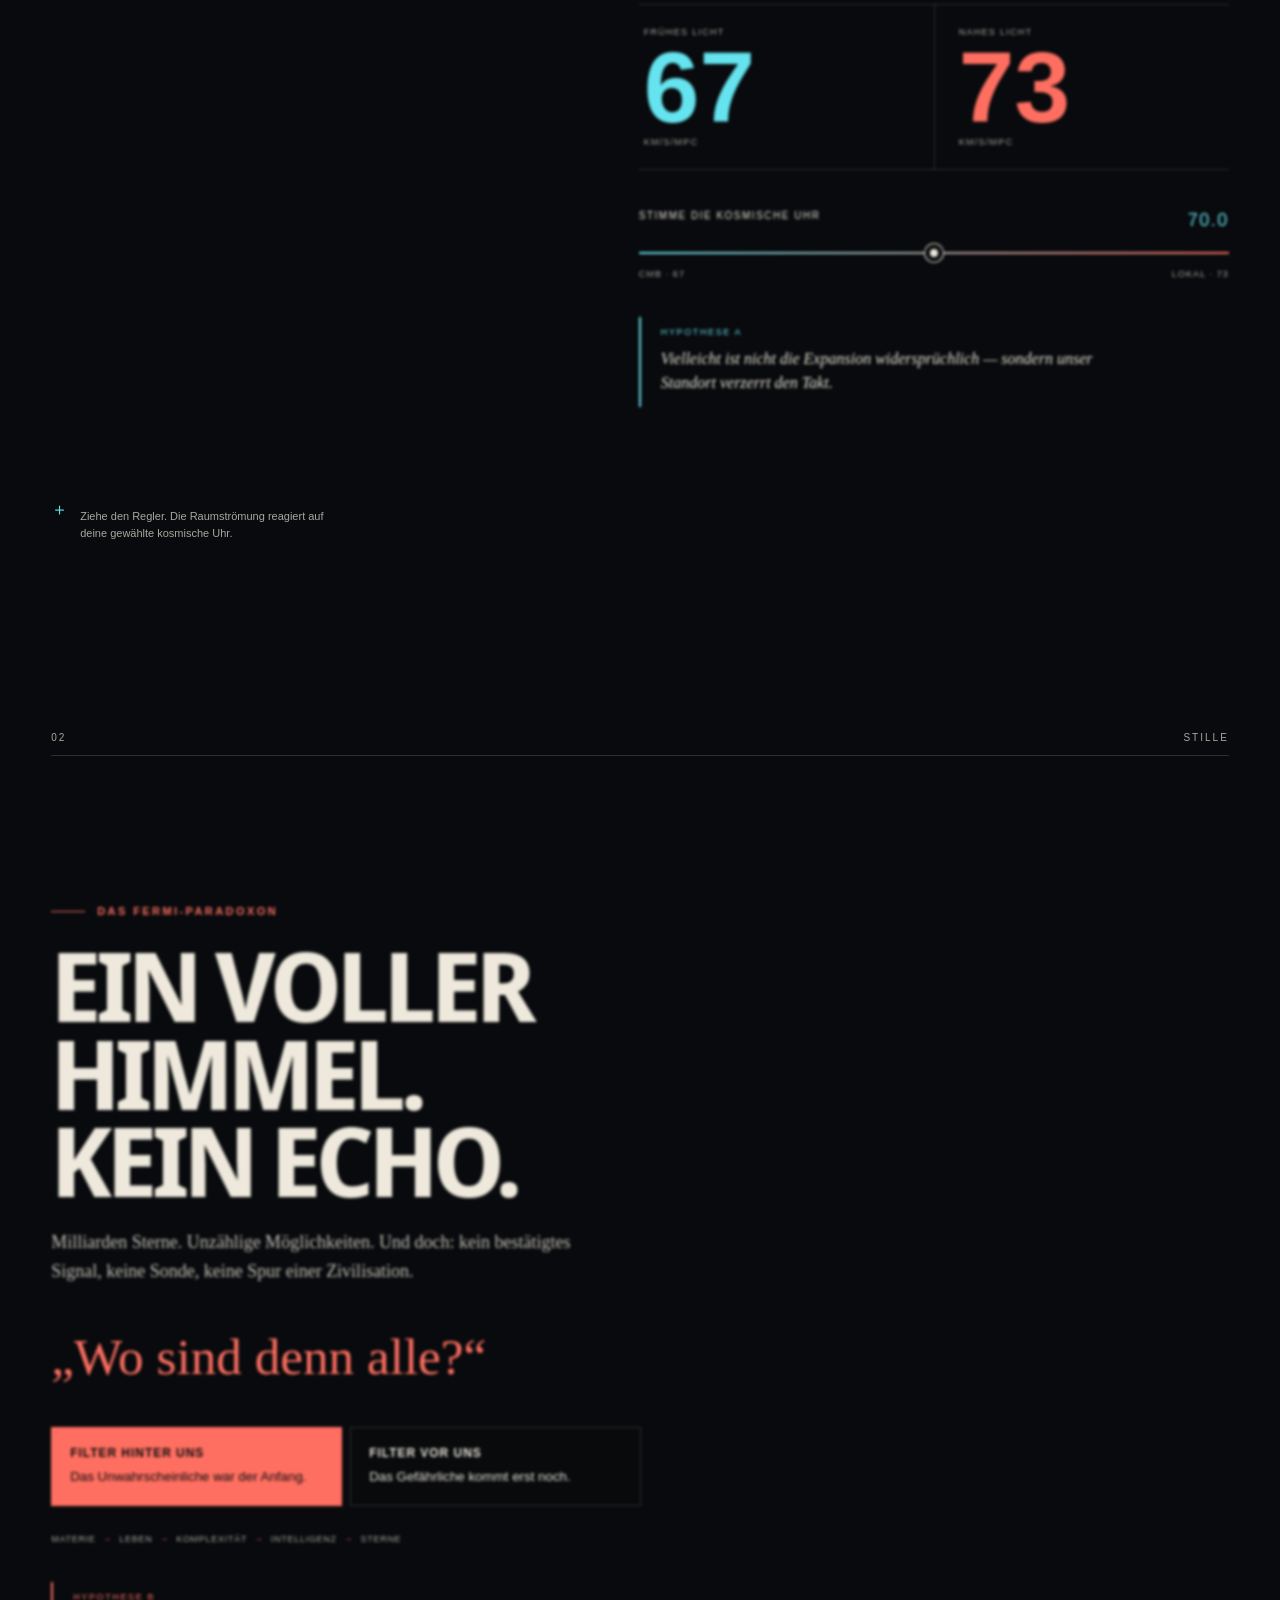
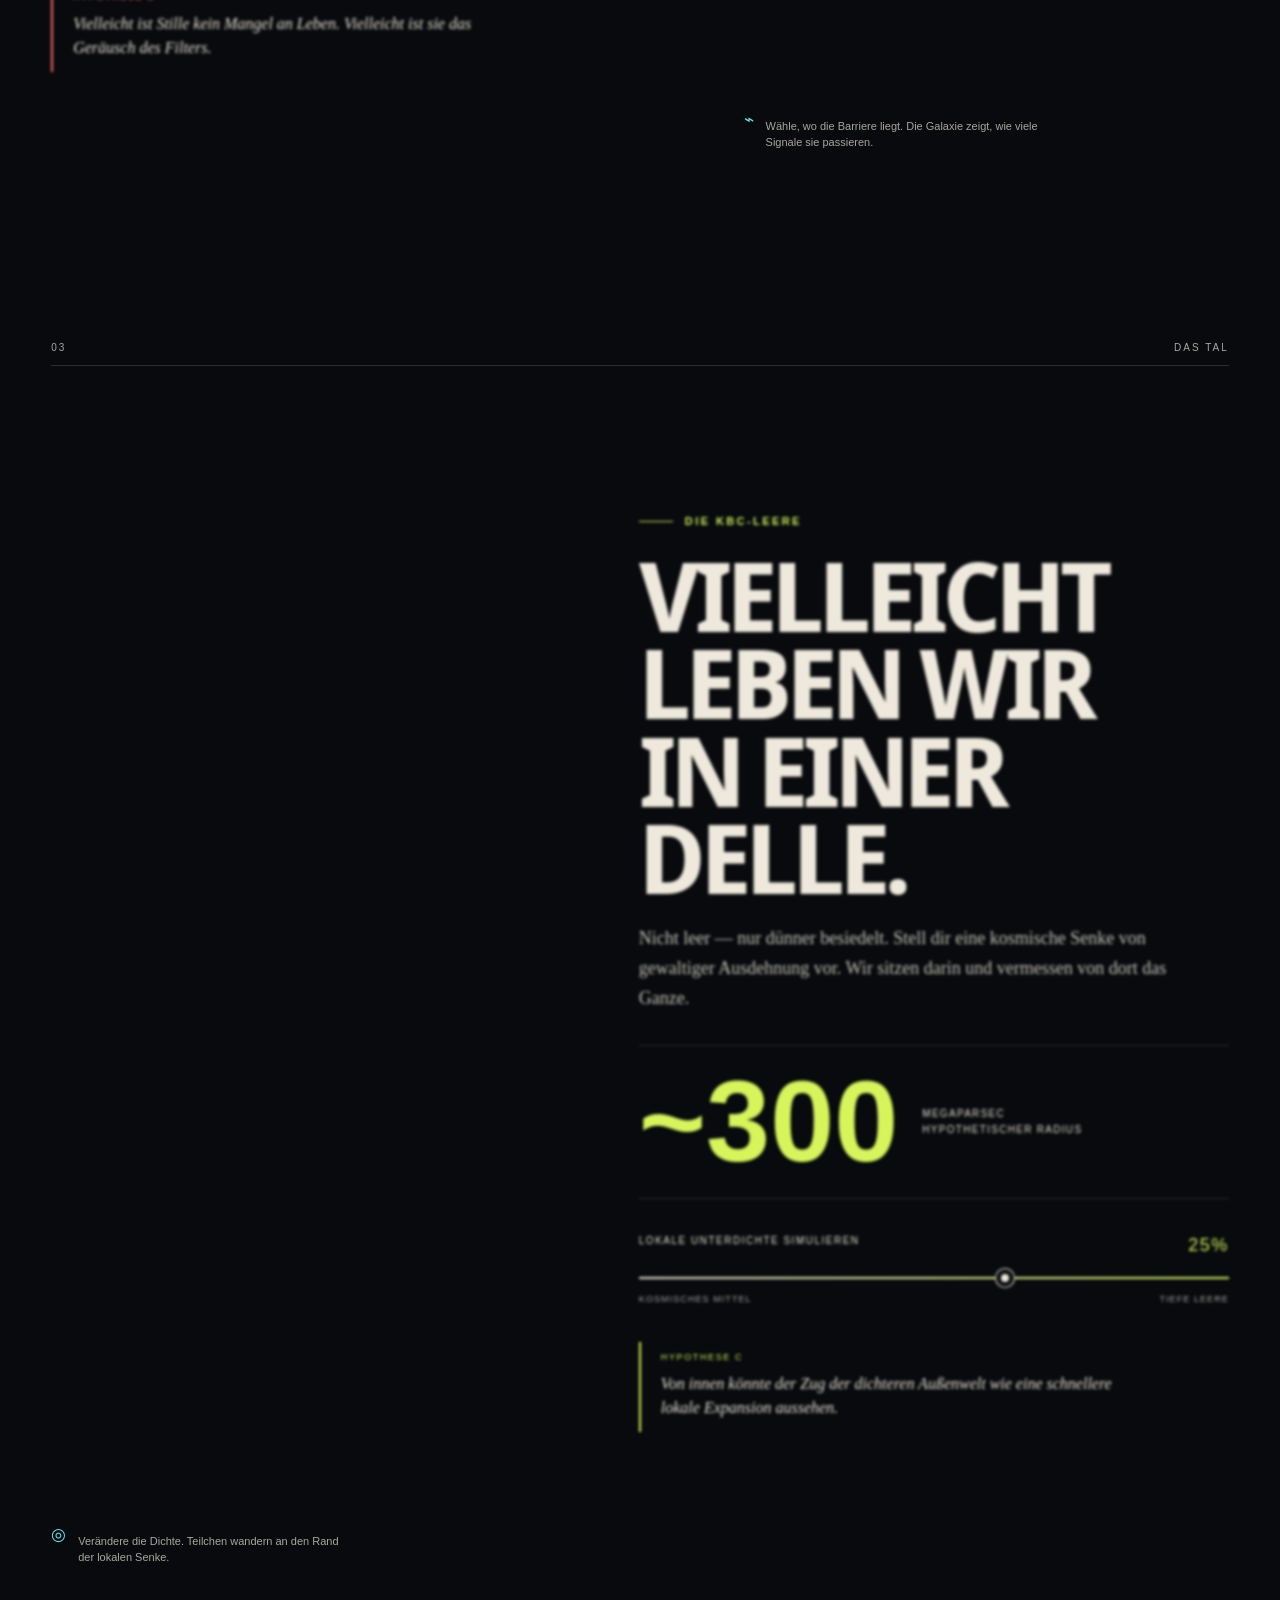
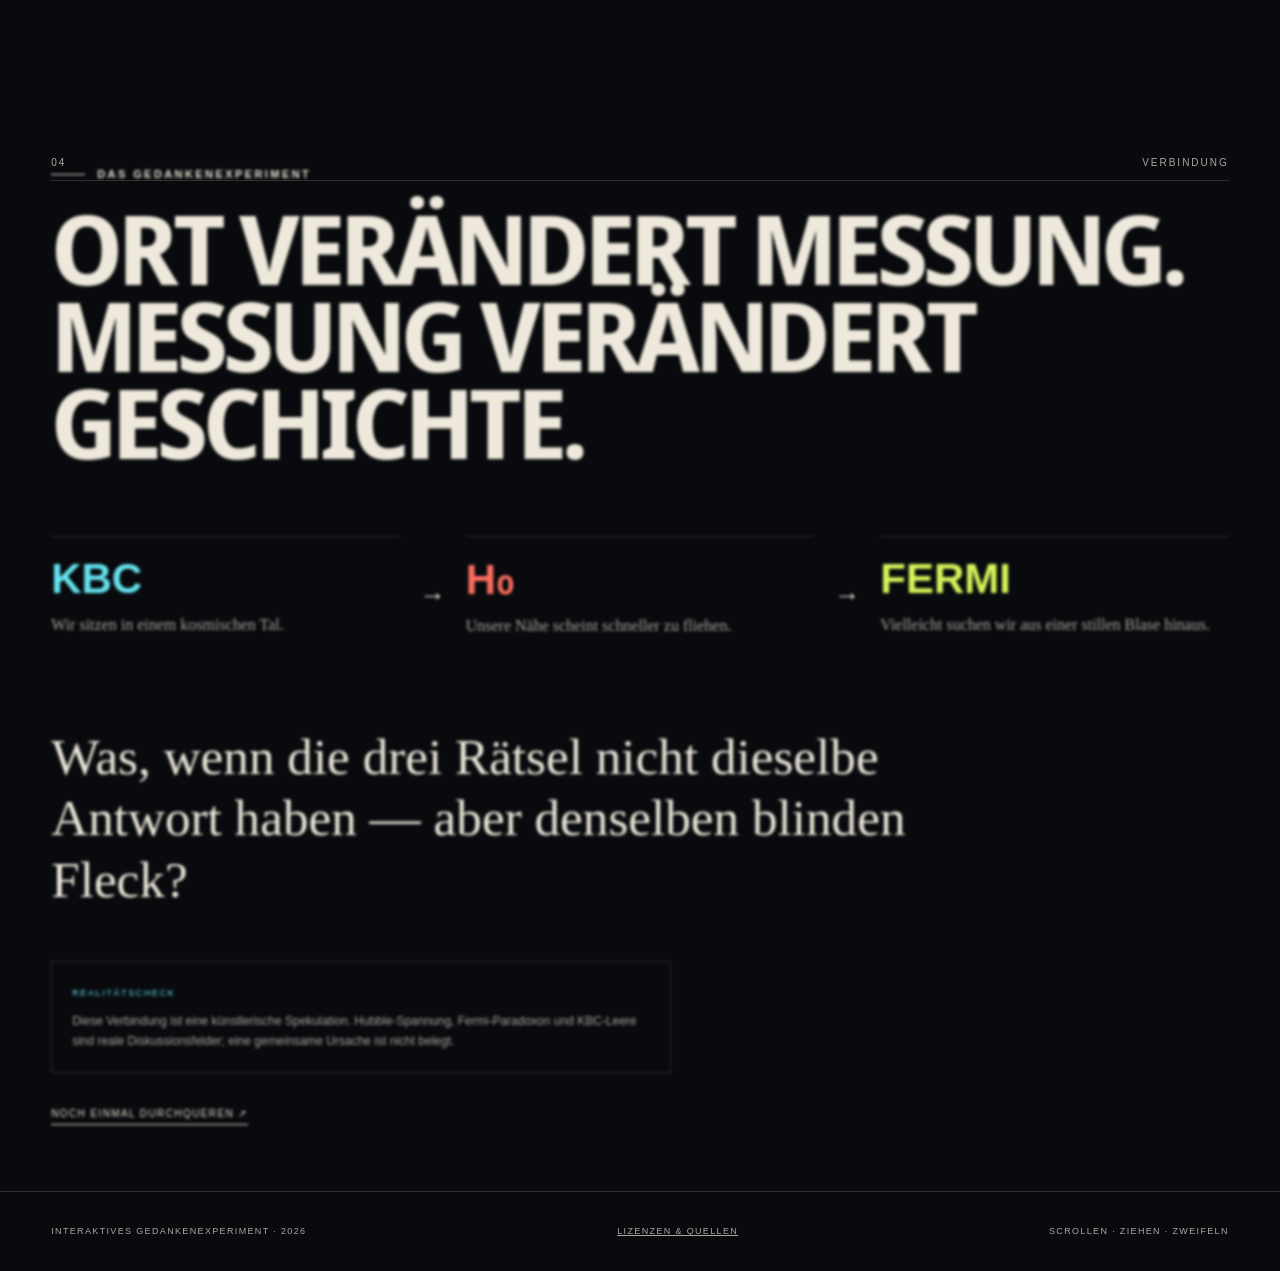
==== commit c0624b6b: "feat: add multilingual support with eight languages Die Anwendung erkennt beim Start die Geraetespra" ====
--- a/index.html
+++ b/index.html
@@ -23,7 +23,7 @@
       <a href="#fermi" data-nav="2"><i></i>02</a>
       <a href="#kbc" data-nav="3"><i></i>03</a>
     </nav>
-    <a class="solar-link" href="solar-system.html?v=20260813-31">Sonnensystem <span>↗</span></a>
+    <a class="solar-link" href="solar-system.html?v=20260813-32">Sonnensystem <span>↗</span></a>
     <button id="motionToggle" class="motion-toggle" type="button" aria-pressed="false">
       <span class="motion-icon">Ⅱ</span><span class="motion-label">Pause</span>
     </button>
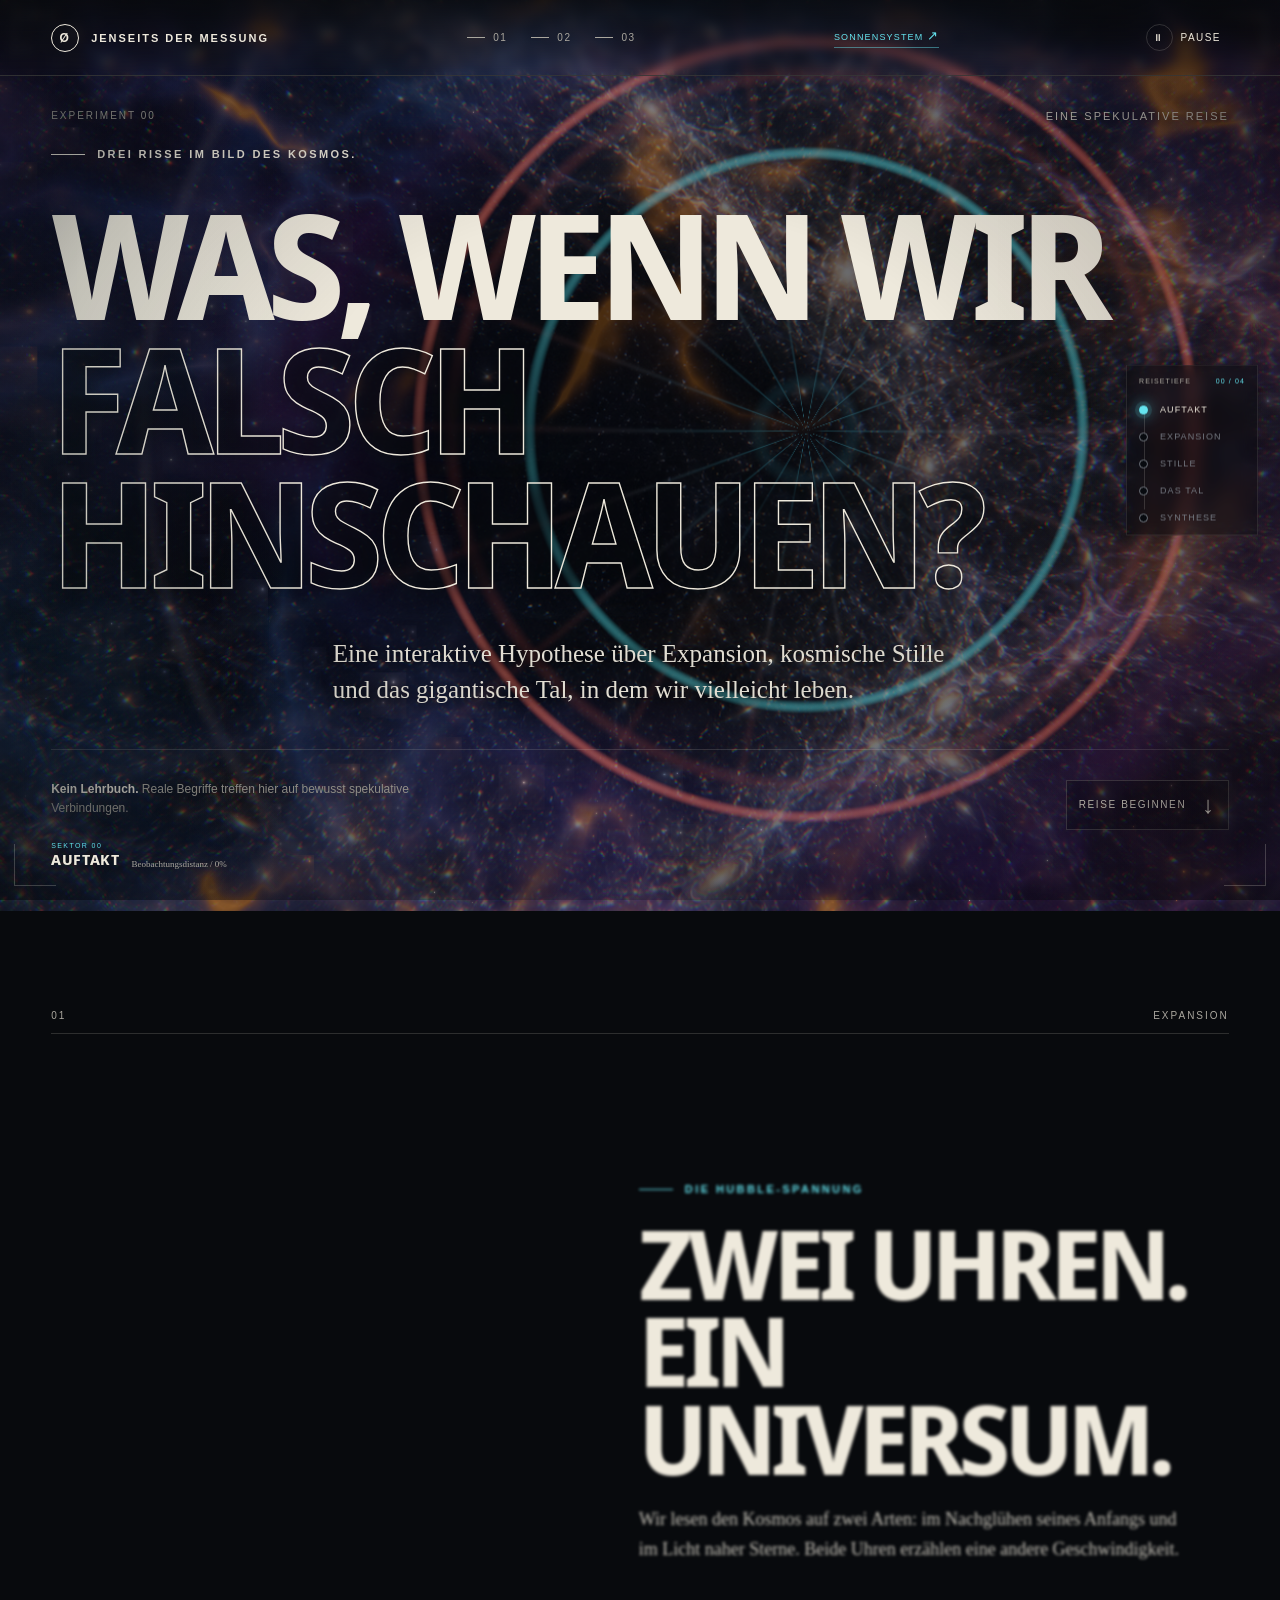
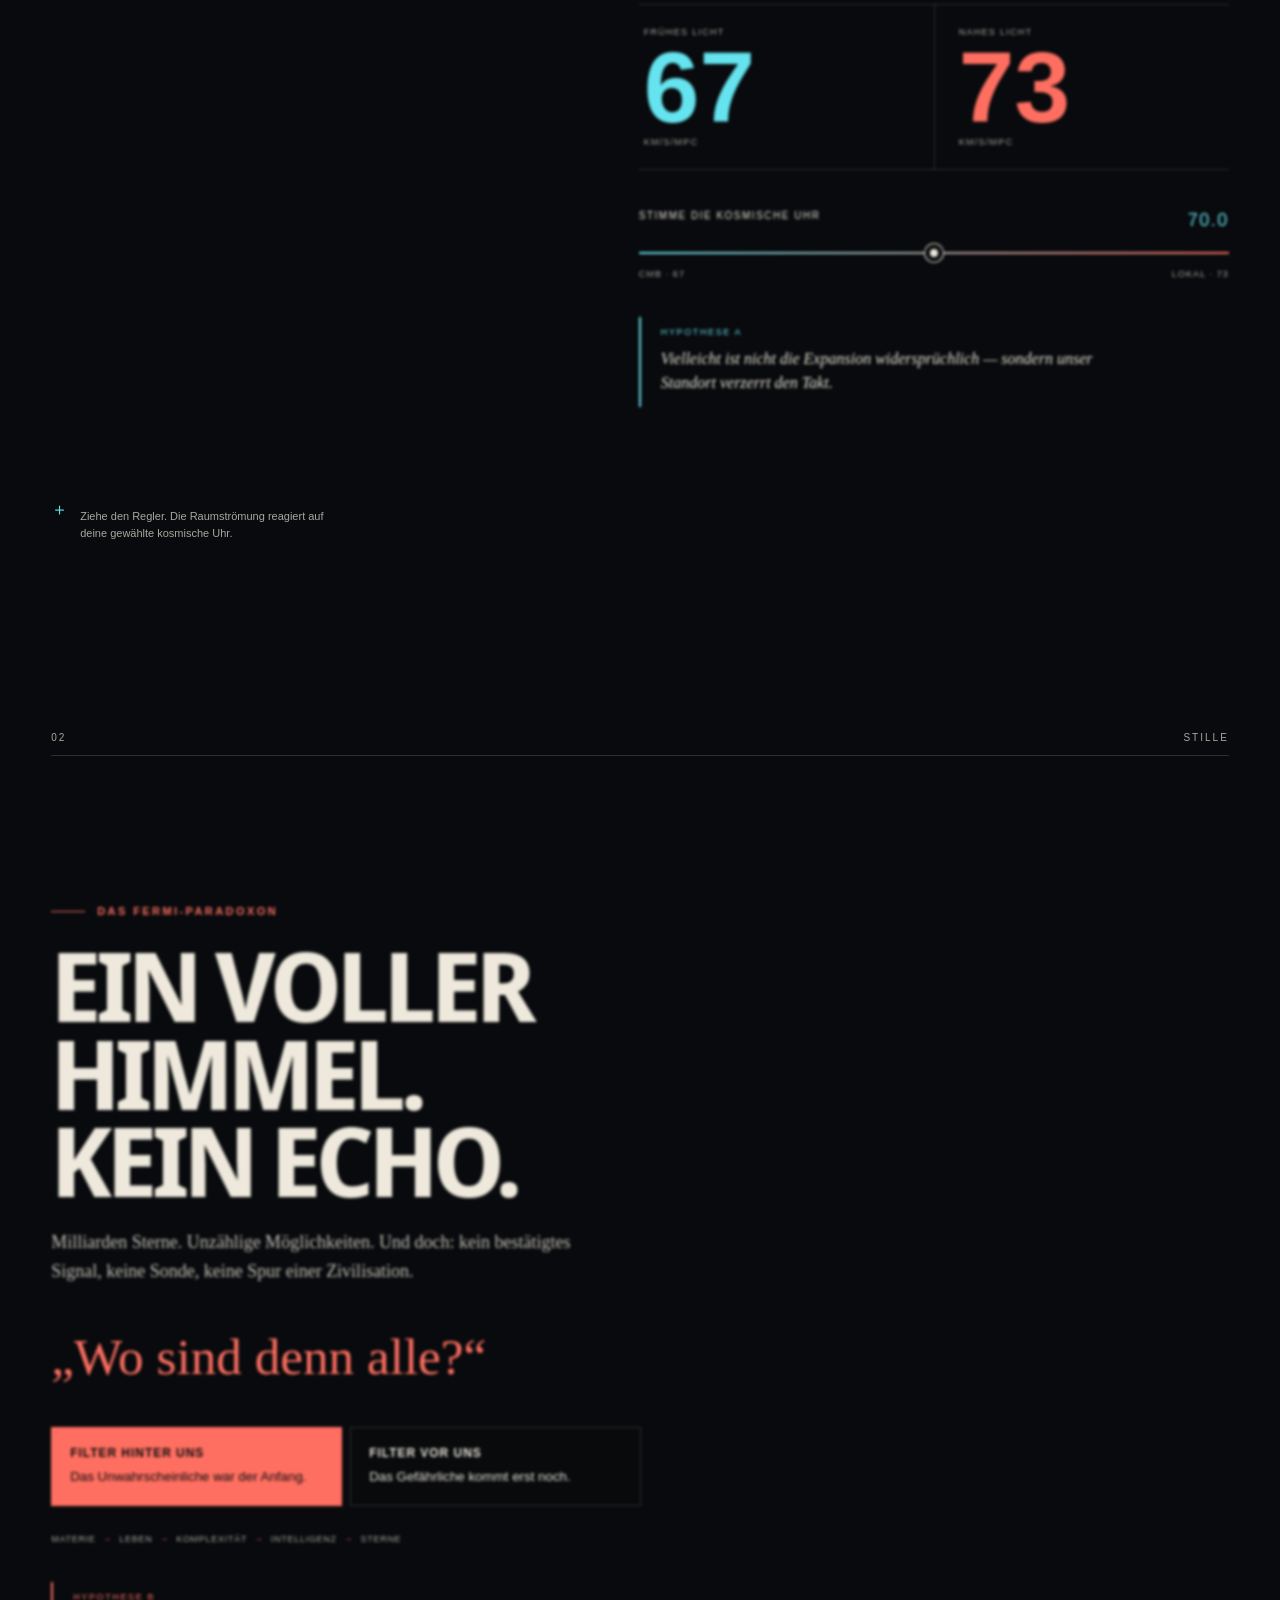
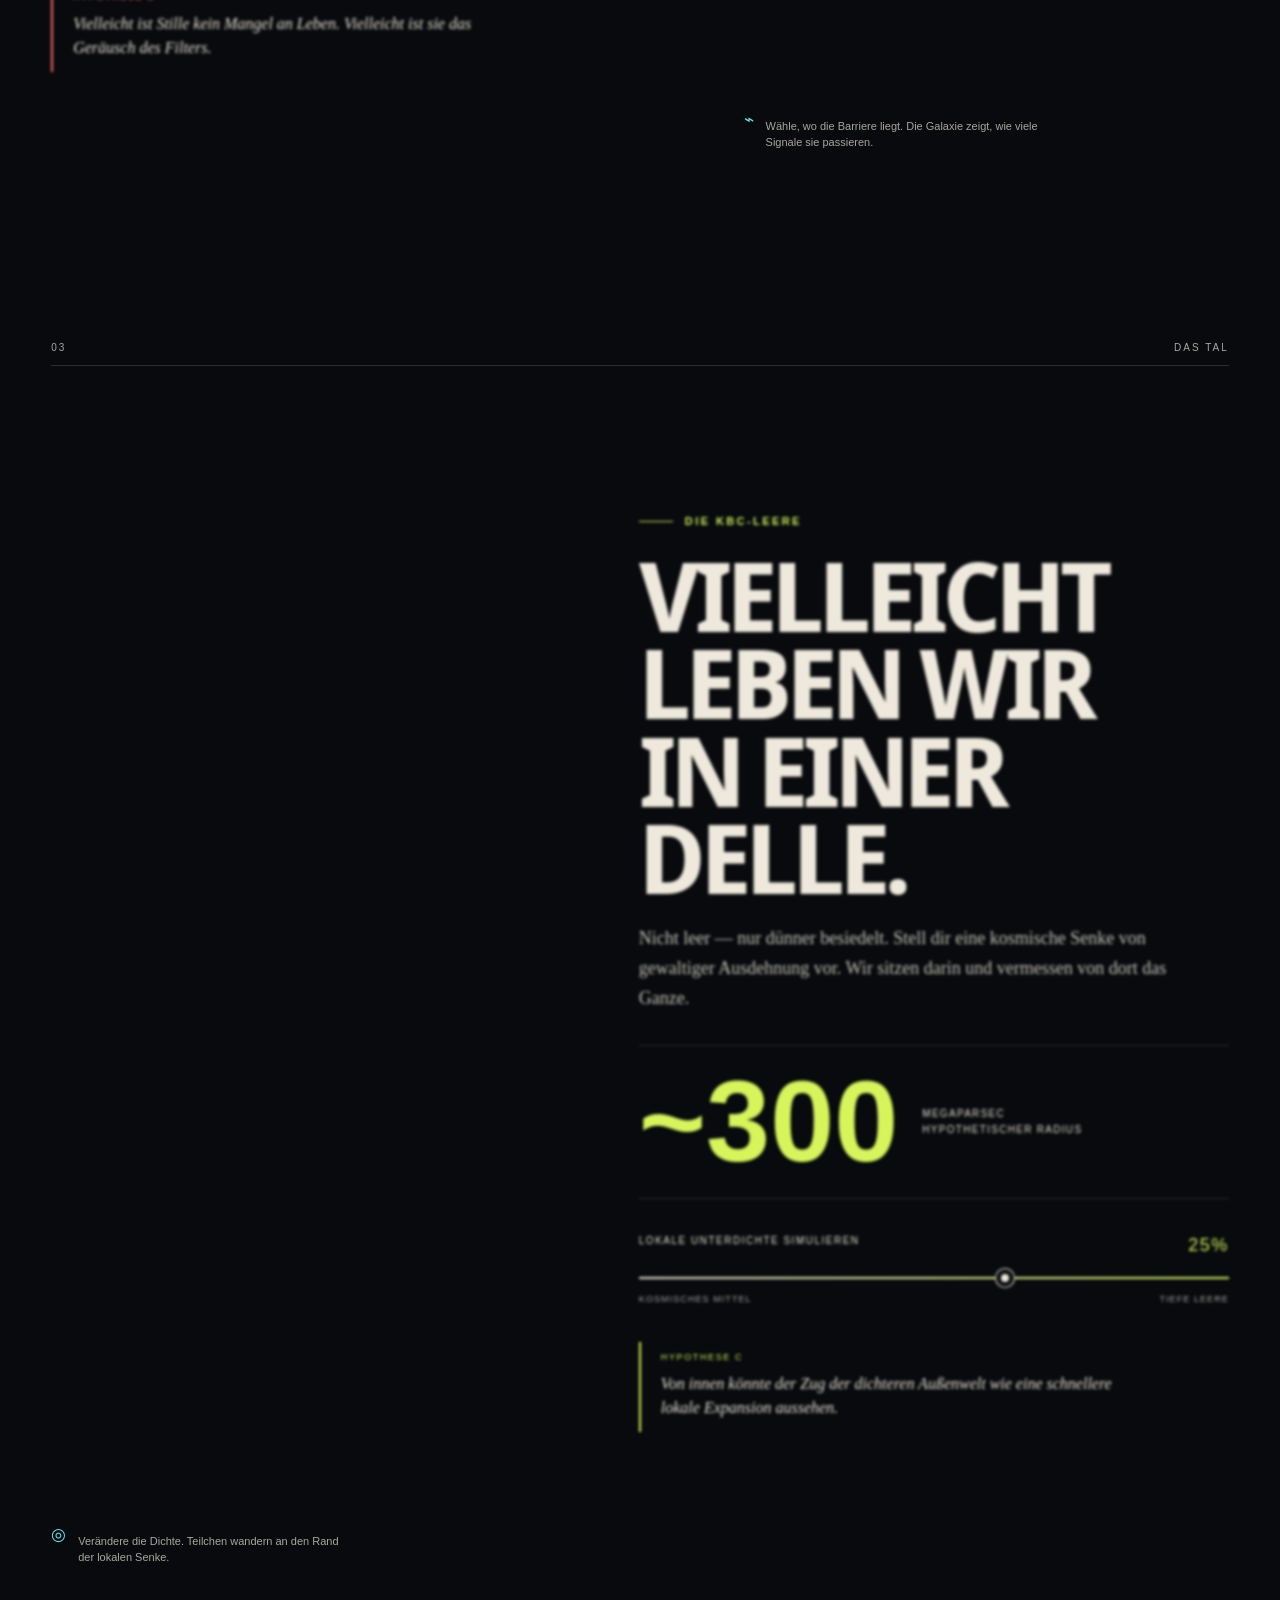
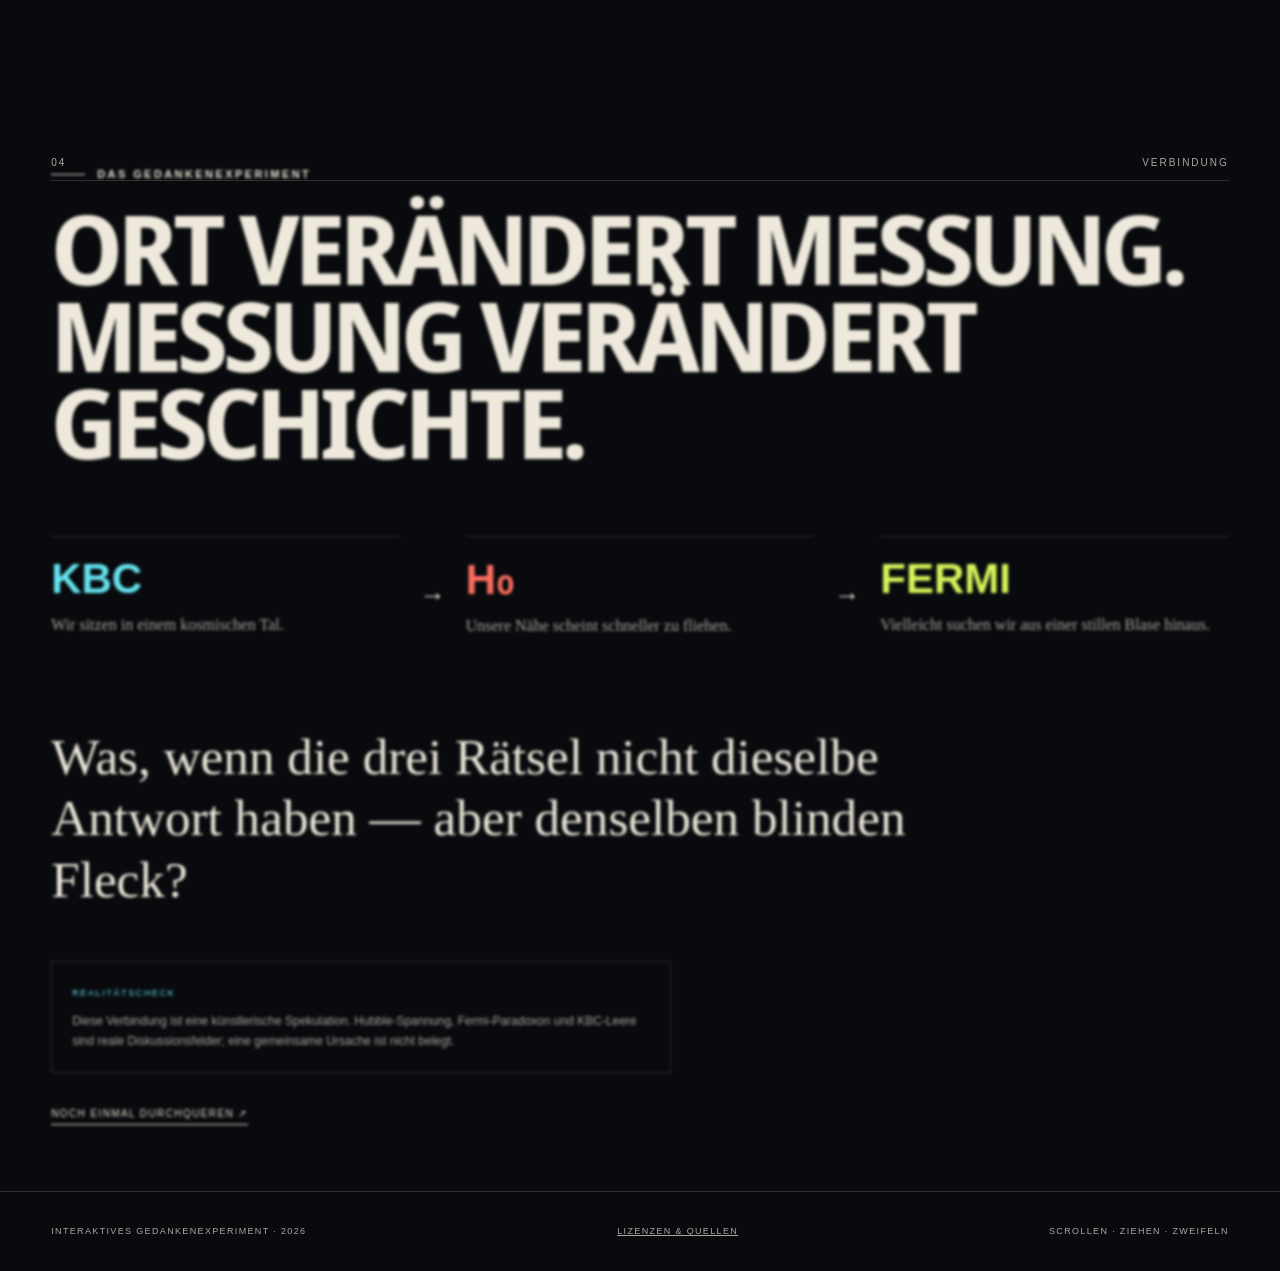
==== commit 68c647f2: "feat: add Russian, Ukrainian, Chinese and Japanese Damit sind zwoelf der geplanten 28 Sprachen vorha" ====
--- a/index.html
+++ b/index.html
@@ -23,7 +23,7 @@
       <a href="#fermi" data-nav="2"><i></i>02</a>
       <a href="#kbc" data-nav="3"><i></i>03</a>
     </nav>
-    <a class="solar-link" href="solar-system.html?v=20260813-32">Sonnensystem <span>↗</span></a>
+    <a class="solar-link" href="solar-system.html?v=20260813-33">Sonnensystem <span>↗</span></a>
     <button id="motionToggle" class="motion-toggle" type="button" aria-pressed="false">
       <span class="motion-icon">Ⅱ</span><span class="motion-label">Pause</span>
     </button>
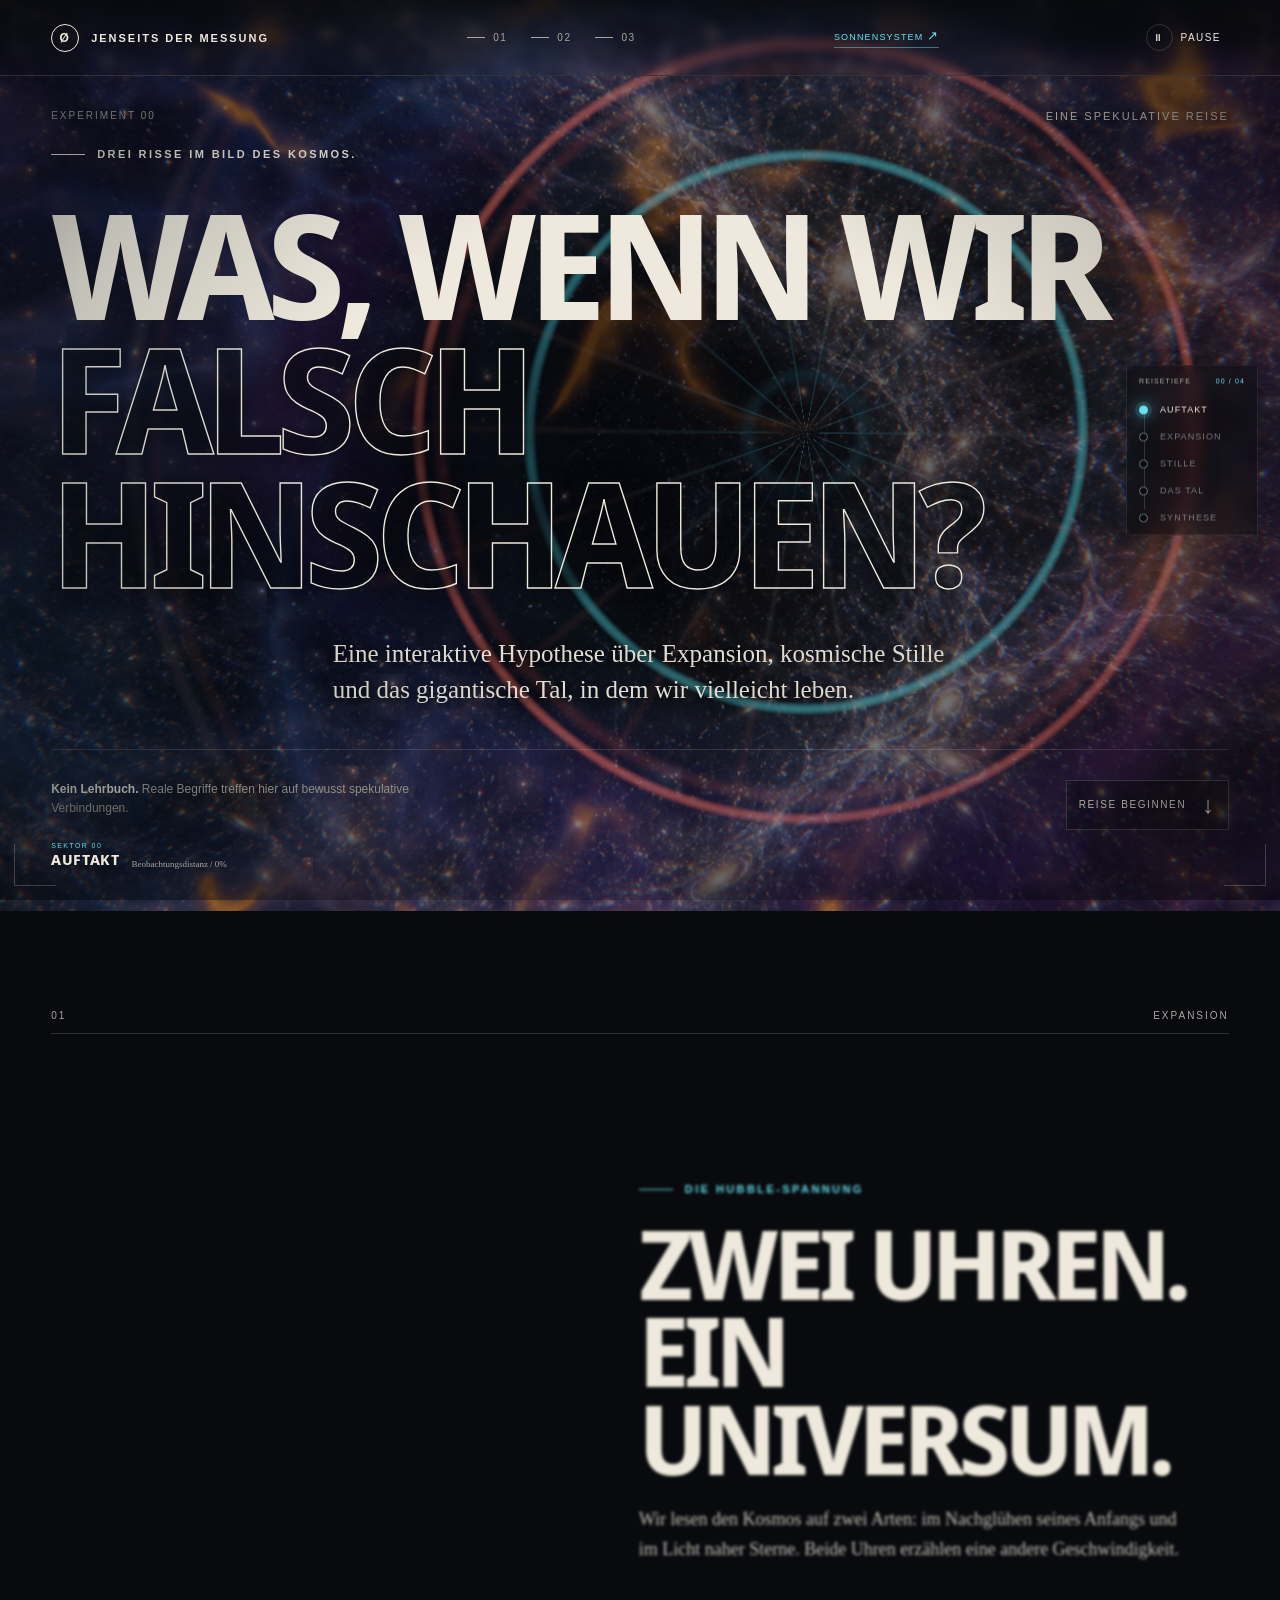
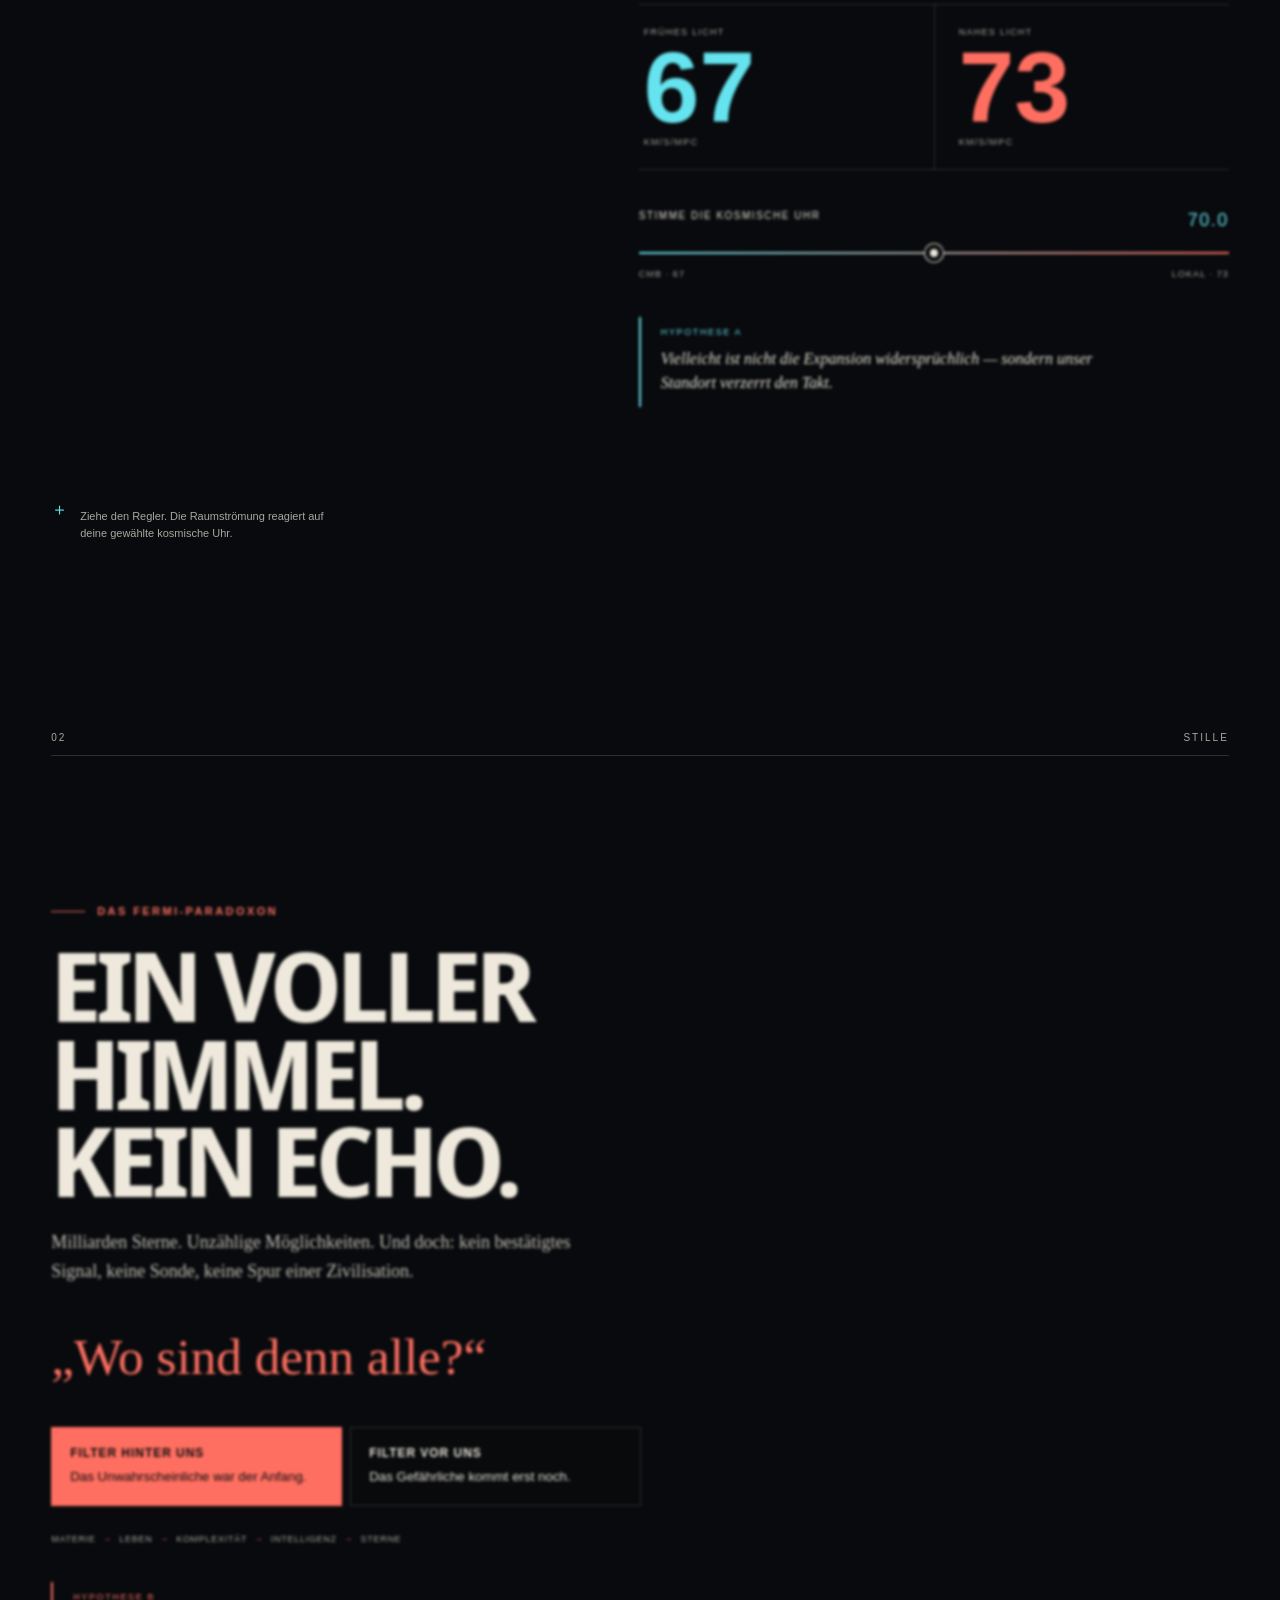
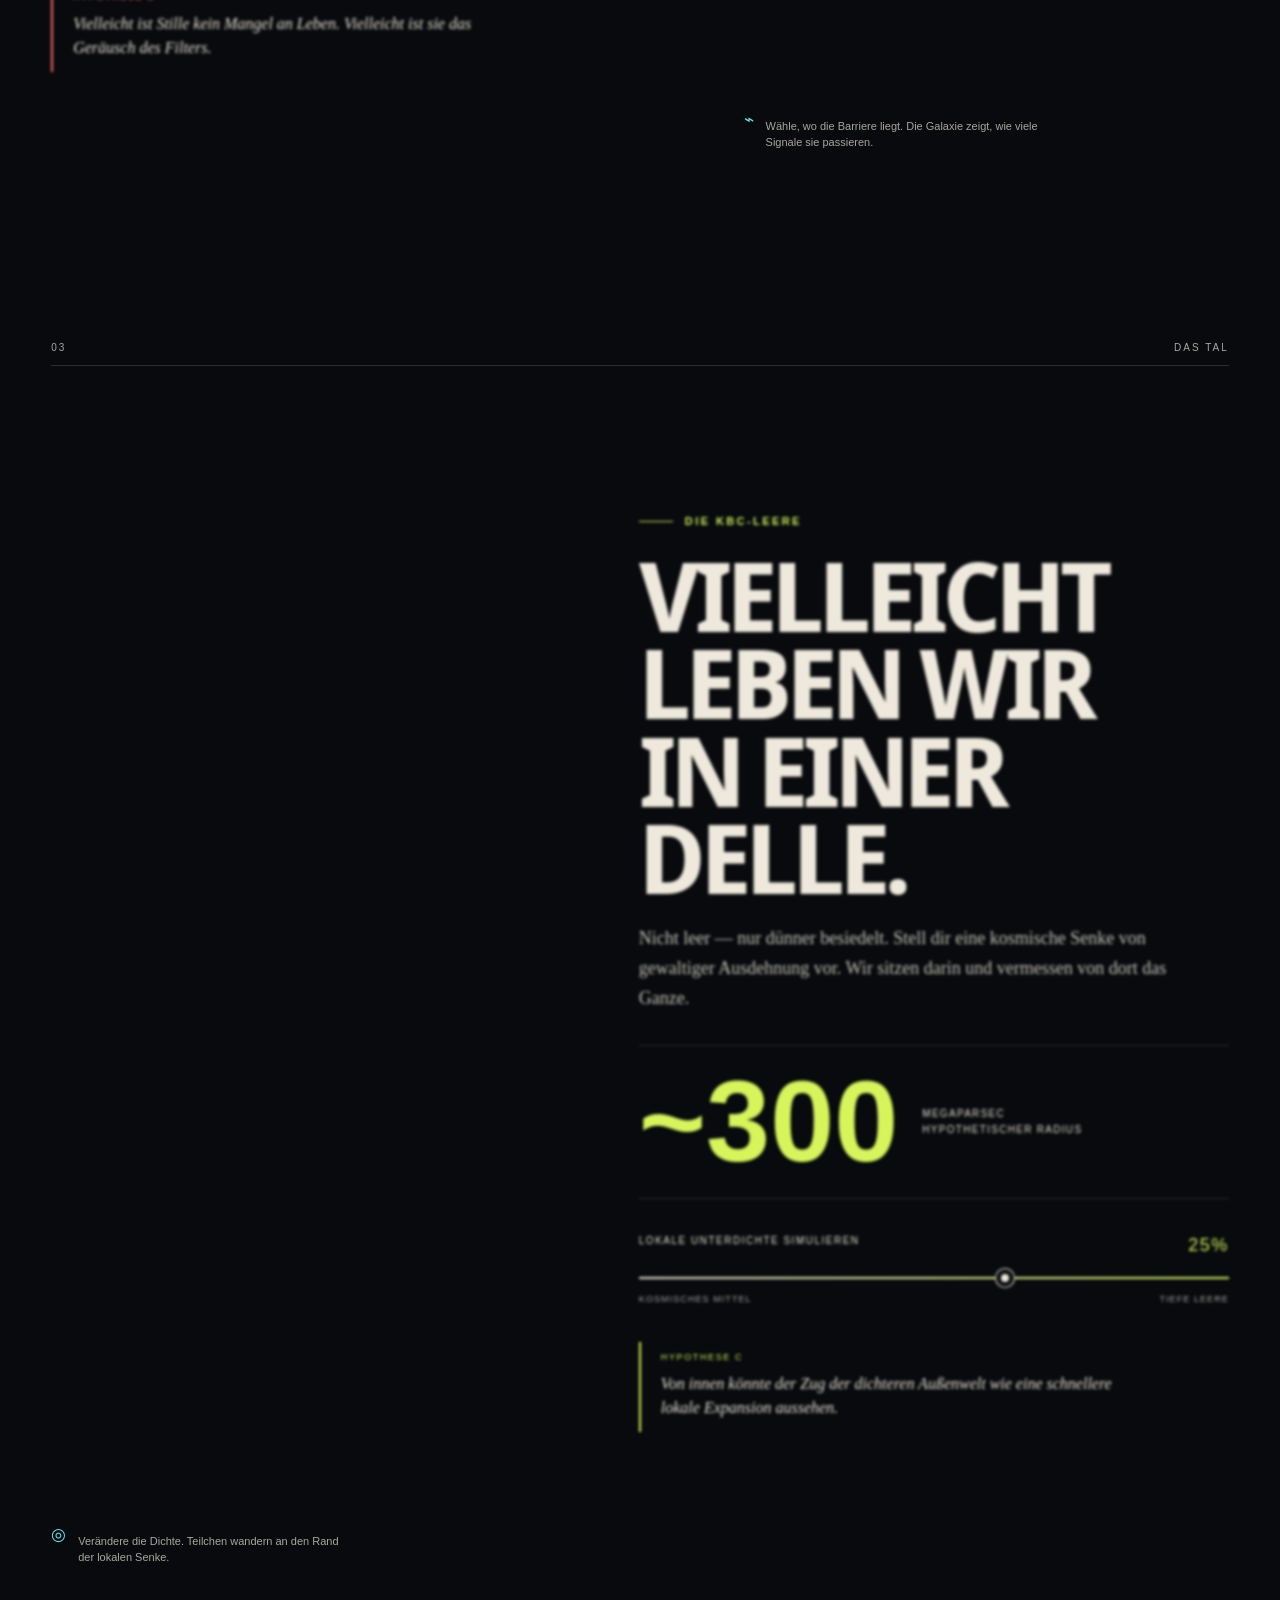
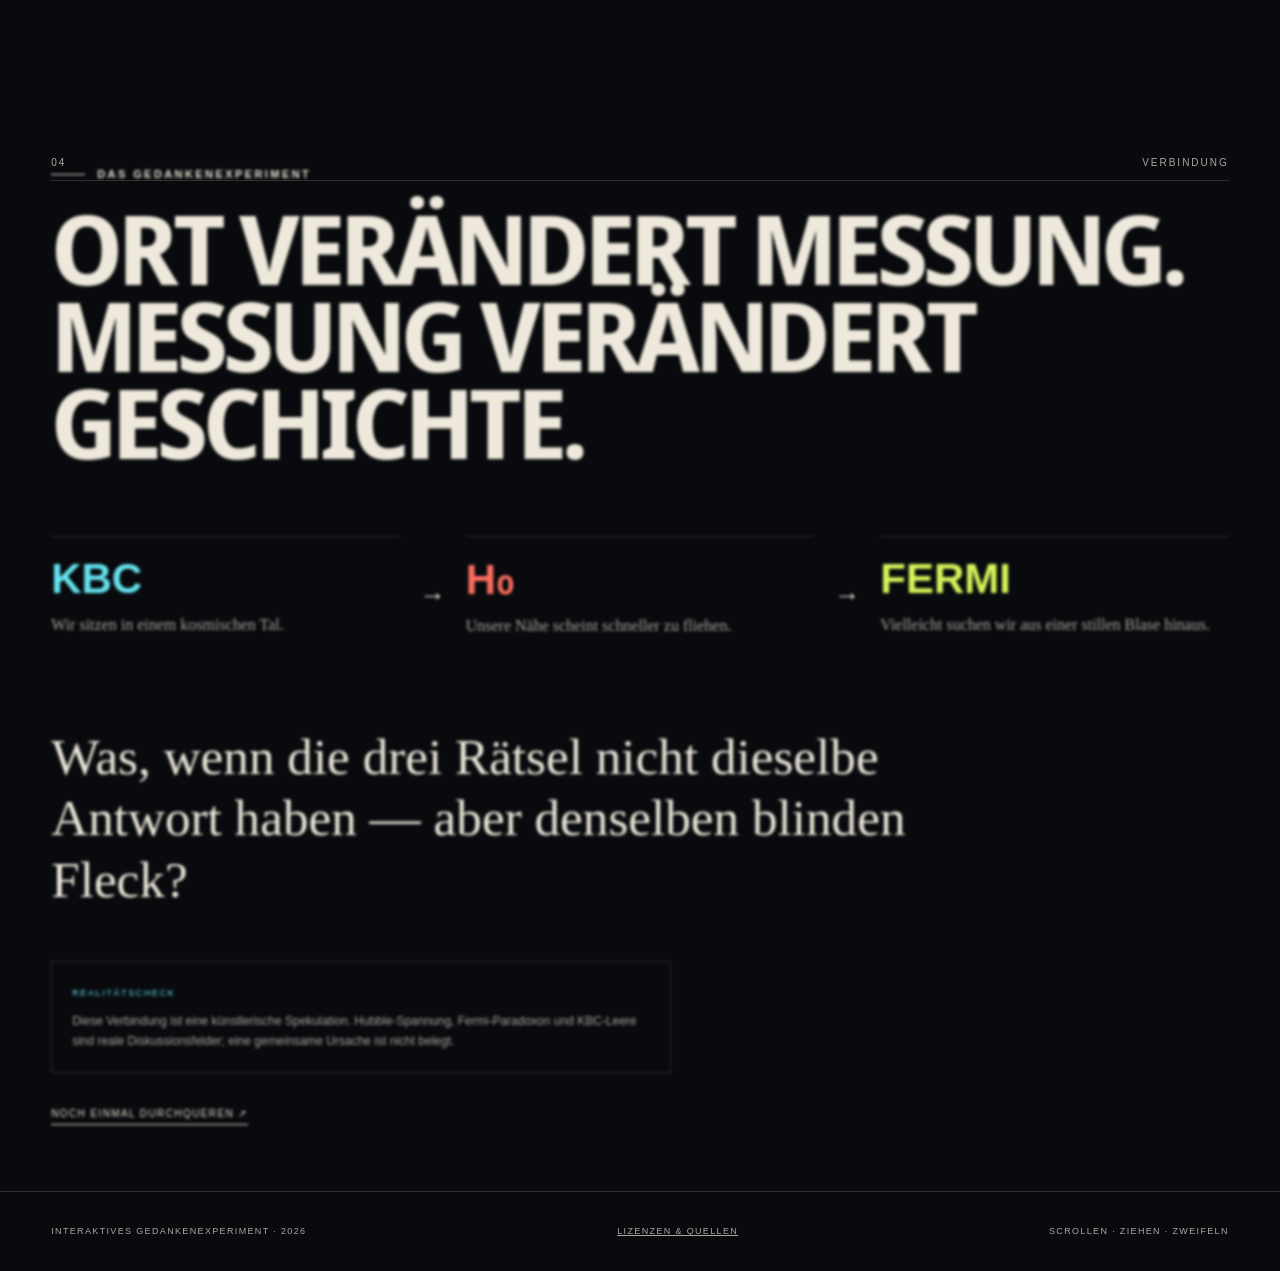
==== commit 83dc0ca8: "feat: add Swedish, Danish, Finnish, Czech, Greek and Hungarian Damit sind achtzehn der geplanten 28 " ====
--- a/index.html
+++ b/index.html
@@ -23,7 +23,7 @@
       <a href="#fermi" data-nav="2"><i></i>02</a>
       <a href="#kbc" data-nav="3"><i></i>03</a>
     </nav>
-    <a class="solar-link" href="solar-system.html?v=20260813-33">Sonnensystem <span>↗</span></a>
+    <a class="solar-link" href="solar-system.html?v=20260813-34">Sonnensystem <span>↗</span></a>
     <button id="motionToggle" class="motion-toggle" type="button" aria-pressed="false">
       <span class="motion-icon">Ⅱ</span><span class="motion-label">Pause</span>
     </button>
